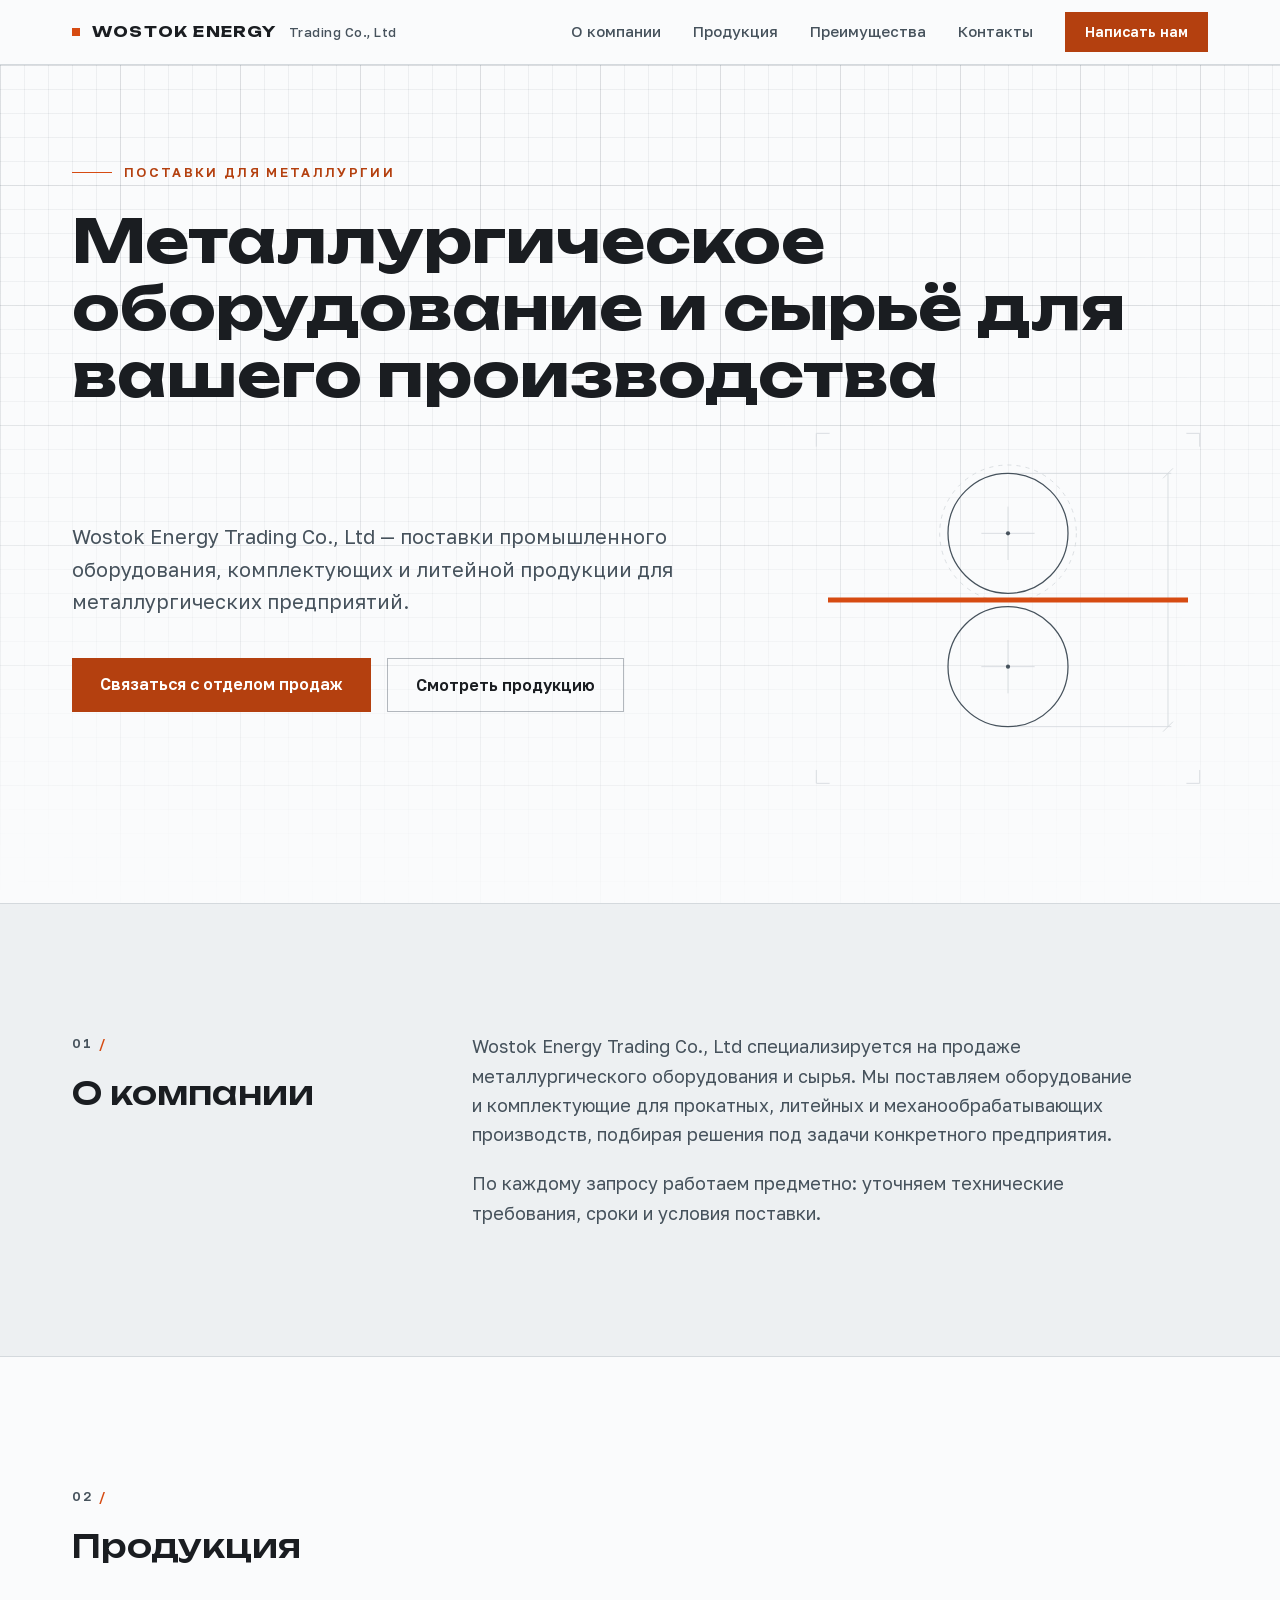
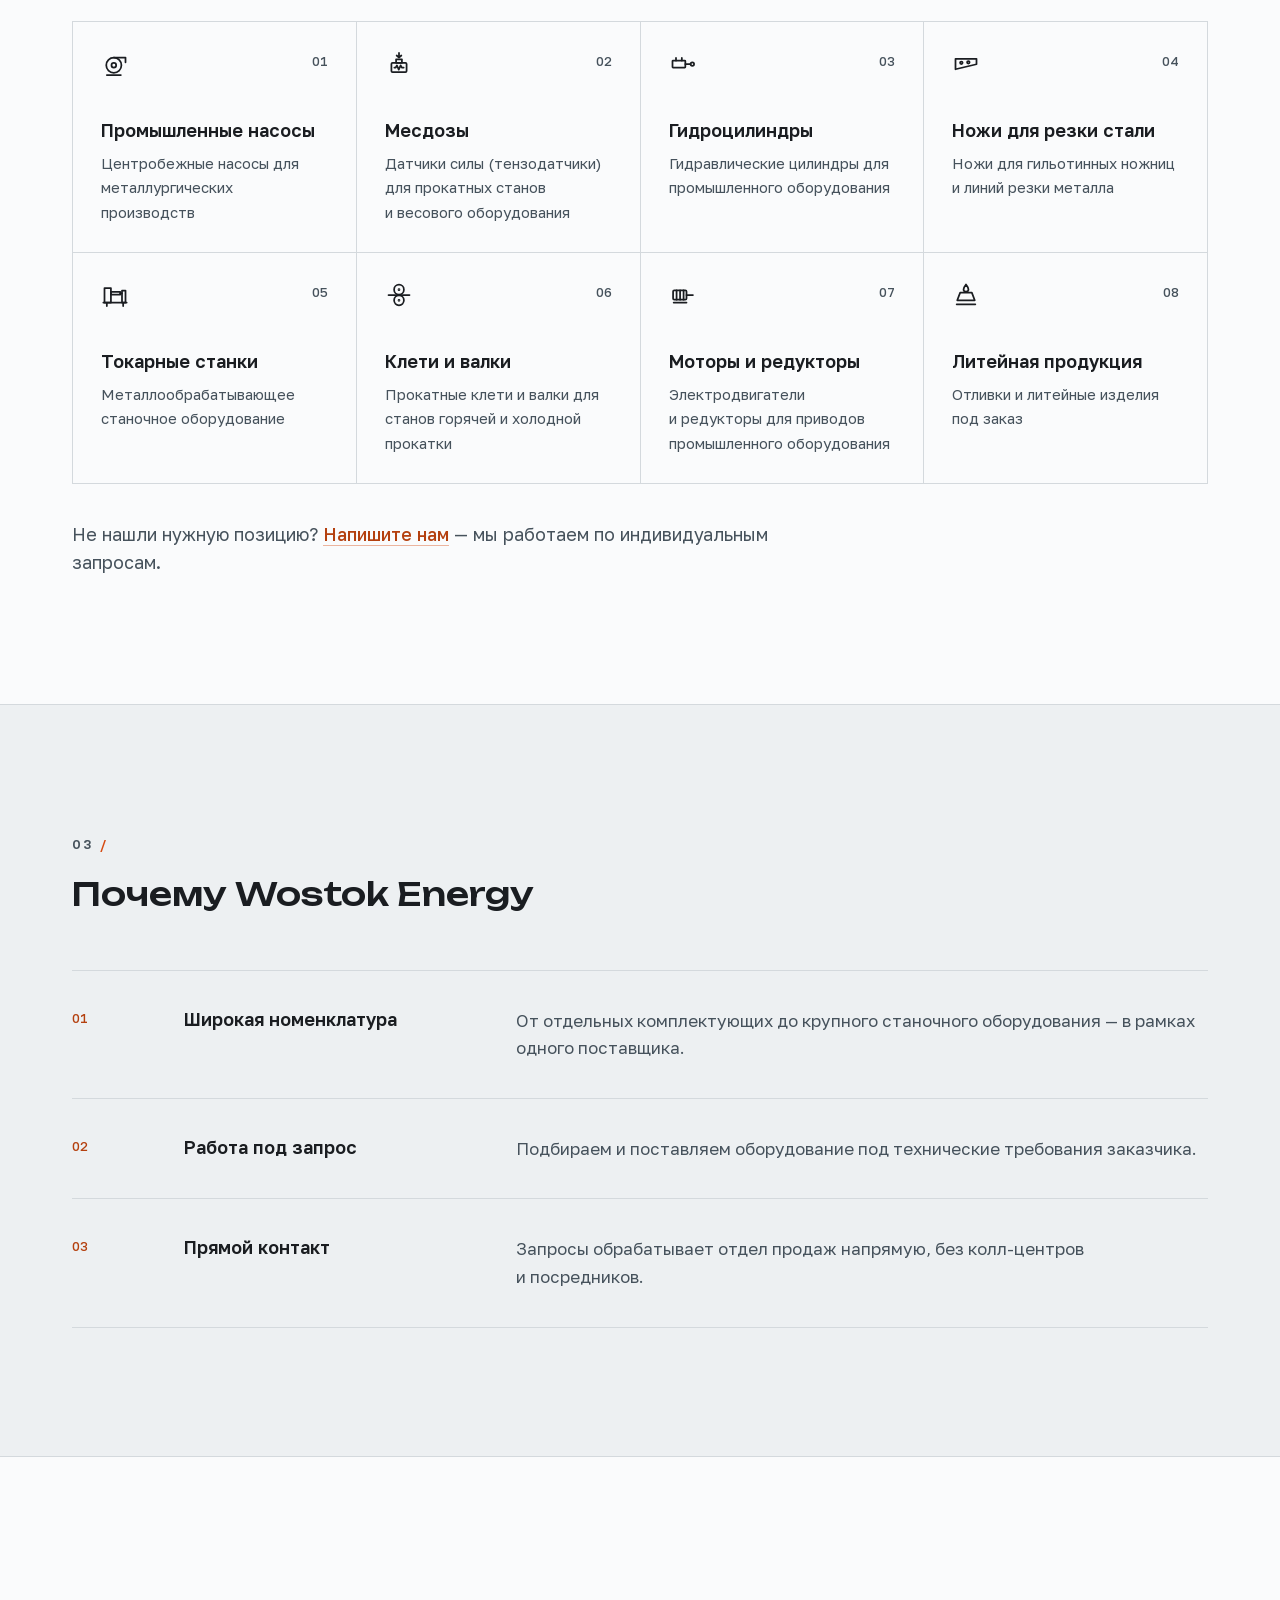
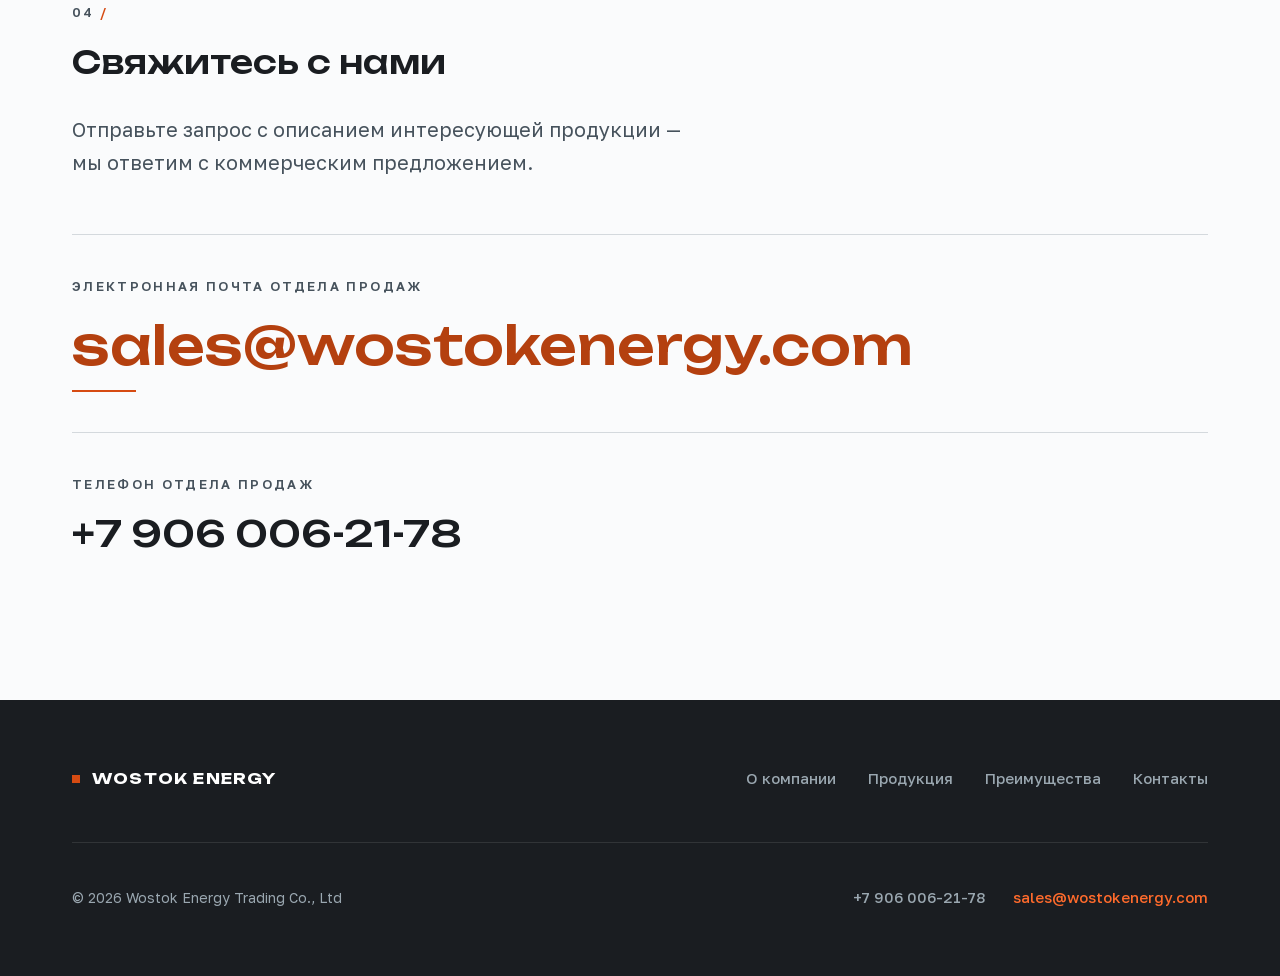
==== index.html @ 38e6668e "Add files via upload" ====
<!DOCTYPE html><html lang="ru"><head><meta charset="UTF-8"><meta name="viewport" content="width=device-width, initial-scale=1"><title>Wostok Energy Trading Co., Ltd — металлургическое оборудование и сырьё</title><meta name="description" content="Поставки металлургического оборудования и сырья: промышленные насосы, гидроцилиндры, клети и валки, литейная продукция для металлургических предприятий."><link rel="canonical" href="https://wostokenergy.com/"><link rel="icon" type="image/svg+xml" href="/favicon.svg"><link rel="sitemap" href="/sitemap-index.xml"><meta name="theme-color" content="#FAFBFC"><meta name="generator" content="Astro v7.2.0"><meta property="og:type" content="website"><meta property="og:site_name" content="Wostok Energy Trading Co., Ltd"><meta property="og:title" content="Wostok Energy Trading Co., Ltd — металлургическое оборудование и сырьё"><meta property="og:description" content="Поставки металлургического оборудования и сырья: промышленные насосы, гидроцилиндры, клети и валки, литейная продукция для металлургических предприятий."><meta property="og:url" content="https://wostokenergy.com/"><meta property="og:image" content="https://wostokenergy.com/og-image.png"><meta property="og:image:width" content="1200"><meta property="og:image:height" content="630"><meta property="og:image:alt" content="Wostok Energy Trading Co., Ltd — металлургическое оборудование и сырьё"><meta property="og:locale" content="ru_RU"><meta name="twitter:card" content="summary_large_image"><meta name="twitter:title" content="Wostok Energy Trading Co., Ltd — металлургическое оборудование и сырьё"><meta name="twitter:description" content="Поставки металлургического оборудования и сырья: промышленные насосы, гидроцилиндры, клети и валки, литейная продукция для металлургических предприятий."><meta name="twitter:image" content="https://wostokenergy.com/og-image.png"><link rel="preload" href="/fonts/unbounded-cyrillic.woff2" as="font" type="font/woff2" crossorigin><link rel="preload" href="/fonts/unbounded-latin.woff2" as="font" type="font/woff2" crossorigin><link rel="preload" href="/fonts/golos-text-cyrillic.woff2" as="font" type="font/woff2" crossorigin><link rel="preload" href="/fonts/golos-text-latin.woff2" as="font" type="font/woff2" crossorigin><script type="application/ld+json">{"@context":"https://schema.org","@type":"Organization","name":"Wostok Energy Trading Co., Ltd","url":"https://wostokenergy.com/","email":"sales@wostokenergy.com","telephone":"+79060062178","description":"Продажа металлургического оборудования и сырья: промышленные насосы, месдозы, гидроцилиндры, ножи для резки стали, токарные станки, клети и валки, моторы и редукторы, литейная продукция.","contactPoint":{"@type":"ContactPoint","contactType":"sales","email":"sales@wostokenergy.com","telephone":"+79060062178"}}</script><link rel="stylesheet" href="/_astro/index.WZhaHeOc.css"></head><body><a href="#main" class="skip-link">Перейти к содержанию</a><header class="sticky top-0 z-40 border-b border-line bg-paper" data-astro-cid-nen7h5rs><div class="relative mx-auto flex h-16 max-w-[1200px] items-center justify-between px-5 md:px-8" data-astro-cid-nen7h5rs><a href="/" class="flex min-h-11 items-center gap-3 whitespace-nowrap" data-astro-cid-nen7h5rs><span class="block size-2 bg-molten" aria-hidden="true" data-astro-cid-nen7h5rs></span><span class="font-display text-[15px] font-bold tracking-[0.08em] text-graphite" data-astro-cid-nen7h5rs>WOSTOK ENERGY</span><span class="hidden text-[13px] font-medium tracking-[0.04em] text-steel xl:block" data-astro-cid-nen7h5rs>Trading Co.,&nbsp;Ltd</span></a><nav class="hidden items-center gap-8 lg:flex" aria-label="Основная навигация" data-astro-cid-nen7h5rs><a href="#about" class="text-[15px] font-medium whitespace-nowrap text-steel transition-colors hover:text-graphite" data-astro-cid-nen7h5rs>О компании</a><a href="#products" class="text-[15px] font-medium whitespace-nowrap text-steel transition-colors hover:text-graphite" data-astro-cid-nen7h5rs>Продукция</a><a href="#advantages" class="text-[15px] font-medium whitespace-nowrap text-steel transition-colors hover:text-graphite" data-astro-cid-nen7h5rs>Преимущества</a><a href="#contacts" class="text-[15px] font-medium whitespace-nowrap text-steel transition-colors hover:text-graphite" data-astro-cid-nen7h5rs>Контакты</a><a href="mailto:sales@wostokenergy.com" class="bg-molten-ink px-5 py-2.5 text-sm font-semibold whitespace-nowrap text-white transition-colors hover:bg-graphite" data-astro-cid-nen7h5rs>Написать нам</a></nav><details id="mnav" class="lg:hidden" data-astro-cid-nen7h5rs><summary class="flex size-11 cursor-pointer items-center justify-center text-graphite transition-colors hover:text-molten-ink" data-astro-cid-nen7h5rs><span class="sr-only" data-astro-cid-nen7h5rs>Меню</span><svg class="icon-menu" width="24" height="24" viewBox="0 0 24 24" fill="none" stroke="currentColor" stroke-width="1.5" aria-hidden="true" data-astro-cid-nen7h5rs><path d="M3 6.5h18M3 12h18M3 17.5h18" data-astro-cid-nen7h5rs></path></svg><svg class="icon-close" width="24" height="24" viewBox="0 0 24 24" fill="none" stroke="currentColor" stroke-width="1.5" aria-hidden="true" data-astro-cid-nen7h5rs><path d="M5 5l14 14M19 5L5 19" data-astro-cid-nen7h5rs></path></svg></summary><nav class="absolute inset-x-0 top-16 flex flex-col border-b border-line bg-paper px-5 pt-2 pb-5 shadow-[0_16px_32px_rgb(26_29_33_/_0.06)]" aria-label="Мобильная навигация" data-astro-cid-nen7h5rs><a href="#about" class="border-b border-line py-3.5 text-base font-medium text-graphite transition-colors hover:text-molten-ink" data-astro-cid-nen7h5rs>О компании</a><a href="#products" class="border-b border-line py-3.5 text-base font-medium text-graphite transition-colors hover:text-molten-ink" data-astro-cid-nen7h5rs>Продукция</a><a href="#advantages" class="border-b border-line py-3.5 text-base font-medium text-graphite transition-colors hover:text-molten-ink" data-astro-cid-nen7h5rs>Преимущества</a><a href="#contacts" class="border-b border-line py-3.5 text-base font-medium text-graphite transition-colors hover:text-molten-ink" data-astro-cid-nen7h5rs>Контакты</a><a href="mailto:sales@wostokenergy.com" class="mt-5 bg-molten-ink px-5 py-3 text-center text-base font-semibold text-white transition-colors hover:bg-graphite" data-astro-cid-nen7h5rs>Написать нам</a></nav></details></div></header><!-- The only client-side JavaScript on the page: closes the mobile menu
     after a navigation link is chosen, on an outside tap, or on Escape.
     The menu itself is a plain <details> element and works without it. --><script>
  (function () {
    var d = document.getElementById('mnav');
    if (!d) return;
    document.addEventListener('click', function (e) {
      if (!d.open) return;
      var t = e.target instanceof Element ? e.target : null;
      if (!t) return;
      if (t.closest('#mnav nav a') || !t.closest('#mnav')) d.open = false;
    });
    document.addEventListener('keydown', function (e) {
      if (e.key === 'Escape' && d.open) {
        var inside = d.contains(document.activeElement);
        d.open = false;
        var s = d.querySelector('summary');
        if (inside && s) s.focus();
      }
    });
  })();
</script><main id="main"><section class="relative overflow-hidden border-b border-line"><div class="blueprint-grid absolute inset-0" aria-hidden="true"></div><div class="relative mx-auto max-w-[1200px] px-5 pt-16 pb-20 md:px-8 md:pt-24 md:pb-28"><p class="flex items-center gap-3 text-[13px] font-semibold tracking-[0.18em] uppercase text-molten-ink"><span class="block h-px w-10 bg-molten" aria-hidden="true"></span>Поставки для металлургии</p><h1 class="display-title mt-6 max-w-[24ch] font-display text-[clamp(2.2rem,5vw,3.75rem)] leading-[1.12] font-bold text-graphite lg:hyphens-none">Металлургическое оборудование и&nbsp;сырьё для вашего производства</h1><div class="mt-4 grid items-center gap-14 lg:grid-cols-[minmax(0,1fr)_400px] lg:gap-20"><div><p class="mt-4 max-w-[56ch] text-lg leading-relaxed text-steel md:text-xl">Wostok Energy Trading Co.,&nbsp;Ltd&nbsp;— поставки промышленного оборудования, комплектующих и&nbsp;литейной продукции для металлургических предприятий.</p><div class="mt-10 flex flex-wrap gap-4"><a href="mailto:sales@wostokenergy.com" class="bg-molten-ink px-7 py-3.5 text-base font-semibold text-white transition-colors hover:bg-graphite">Связаться с отделом продаж</a><a href="#products" class="border border-steel/40 px-7 py-3.5 text-base font-semibold text-graphite transition-colors hover:border-molten-ink hover:text-molten-ink">Смотреть продукцию</a></div></div><!-- Technical drawing: a roll stand with a hot strip passing through. --><svg class="hidden w-full lg:block" viewBox="0 0 480 440" fill="none" aria-hidden="true"><!-- Crop marks --><g stroke="#D4D9DD" stroke-width="1"><path d="M10 26V10h16M454 10h16v16M10 414v16h16M470 414v16h-16"></path></g><!-- Dimension line with engineering slash ticks --><g stroke="#D4D9DD" stroke-width="1"><path d="M248 58h188M248 362h188M432 58v304"></path><path d="M426 64l12-12M426 368l12-12"></path></g><!-- Pitch circle (dashed) around the top roll --><circle cx="240" cy="130" r="82" stroke="#D4D9DD" stroke-width="1" stroke-dasharray="5 6"></circle><!-- Roll pair --><g stroke="#46525C" stroke-width="1.5"><circle cx="240" cy="130" r="72"></circle><circle cx="240" cy="290" r="72"></circle></g><!-- Centre crosshairs --><g stroke="#D4D9DD" stroke-width="1"><path d="M240 98v64M208 130h64M240 258v64M208 290h64"></path></g><g fill="#46525C"><circle cx="240" cy="130" r="2.5"></circle><circle cx="240" cy="290" r="2.5"></circle></g><!-- Hot strip between the rolls --><rect x="24" y="207" width="432" height="6" fill="#D64B12"></rect></svg></div></div></section><section id="about" class="scroll-mt-20 border-b border-line bg-mist"><div class="reveal mx-auto grid max-w-[1200px] gap-10 px-5 py-24 md:px-8 md:py-32 lg:grid-cols-[320px_minmax(0,1fr)] lg:gap-20"><div><p class="text-[13px] font-semibold tracking-[0.18em] text-steel tabular-nums">01 <span class="text-molten" aria-hidden="true">/</span></p><h2 class="mt-3 font-display text-[1.65rem] font-medium text-graphite md:text-[2rem]">О компании</h2></div><div class="max-w-[62ch] space-y-5 text-lg leading-relaxed text-steel"><p>Wostok Energy Trading Co.,&nbsp;Ltd специализируется на&nbsp;продаже металлургического оборудования и&nbsp;сырья. Мы&nbsp;поставляем оборудование и&nbsp;комплектующие для прокатных, литейных и&nbsp;механообрабатывающих производств, подбирая решения под задачи конкретного предприятия.</p><p>По&nbsp;каждому запросу работаем предметно: уточняем технические требования, сроки и&nbsp;условия поставки.</p></div></div></section><section id="products" class="scroll-mt-20 border-b border-line bg-paper"><div class="mx-auto max-w-[1200px] px-5 py-24 md:px-8 md:py-32"><div class="reveal"><p class="text-[13px] font-semibold tracking-[0.18em] text-steel tabular-nums">02 <span class="text-molten" aria-hidden="true">/</span></p><h2 class="mt-3 font-display text-[1.65rem] font-medium text-graphite md:text-[2rem]">Продукция</h2></div><ul class="reveal mt-12 grid grid-cols-1 gap-px border border-line bg-line sm:grid-cols-2 xl:grid-cols-4"><li class="group flex flex-col gap-10 bg-paper p-7 transition-colors hover:bg-mist"><div class="flex items-start justify-between"><svg class="text-graphite transition-colors group-hover:text-molten-ink" width="28" height="28" viewBox="0 0 24 24" fill="none" stroke="currentColor" stroke-width="1.5" stroke-linecap="round" stroke-linejoin="round" aria-hidden="true"><circle cx="11" cy="13" r="6.5"/><path d="M11 6.5h10v4"/><circle cx="11" cy="13" r="2"/><path d="M5 21.5h12"/></svg><span class="text-[13px] font-medium text-steel tabular-nums" aria-hidden="true">01</span></div><div><h3 class="text-lg leading-snug font-semibold text-graphite">Промышленные насосы</h3><p class="mt-2 text-[15px] leading-relaxed text-steel">Центробежные насосы для металлургических производств</p></div></li><li class="group flex flex-col gap-10 bg-paper p-7 transition-colors hover:bg-mist"><div class="flex items-start justify-between"><svg class="text-graphite transition-colors group-hover:text-molten-ink" width="28" height="28" viewBox="0 0 24 24" fill="none" stroke="currentColor" stroke-width="1.5" stroke-linecap="round" stroke-linejoin="round" aria-hidden="true"><path d="M12 2.5v4M10 4.7l2 1.8 2-1.8"/><rect x="9.5" y="8" width="5" height="3"/><rect x="5.5" y="11" width="13" height="8" rx="1"/><path d="M8 15h1.2l1-1.8 1.6 3.6 1.6-3.6 1 1.8H16"/></svg><span class="text-[13px] font-medium text-steel tabular-nums" aria-hidden="true">02</span></div><div><h3 class="text-lg leading-snug font-semibold text-graphite">Месдозы</h3><p class="mt-2 text-[15px] leading-relaxed text-steel">Датчики силы (тензодатчики) для прокатных станов и весового оборудования</p></div></li><li class="group flex flex-col gap-10 bg-paper p-7 transition-colors hover:bg-mist"><div class="flex items-start justify-between"><svg class="text-graphite transition-colors group-hover:text-molten-ink" width="28" height="28" viewBox="0 0 24 24" fill="none" stroke="currentColor" stroke-width="1.5" stroke-linecap="round" stroke-linejoin="round" aria-hidden="true"><rect x="3" y="9" width="11" height="6" rx="0.5"/><path d="M14 12h4.5M6 9V6.8M11 9V6.8"/><circle cx="20" cy="12" r="1.5"/></svg><span class="text-[13px] font-medium text-steel tabular-nums" aria-hidden="true">03</span></div><div><h3 class="text-lg leading-snug font-semibold text-graphite">Гидроцилиндры</h3><p class="mt-2 text-[15px] leading-relaxed text-steel">Гидравлические цилиндры для промышленного оборудования</p></div></li><li class="group flex flex-col gap-10 bg-paper p-7 transition-colors hover:bg-mist"><div class="flex items-start justify-between"><svg class="text-graphite transition-colors group-hover:text-molten-ink" width="28" height="28" viewBox="0 0 24 24" fill="none" stroke="currentColor" stroke-width="1.5" stroke-linecap="round" stroke-linejoin="round" aria-hidden="true"><path d="M3 7.5h18v4.7L3 16.5z"/><circle cx="8" cy="11" r="1.1"/><circle cx="14" cy="10.6" r="1.1"/></svg><span class="text-[13px] font-medium text-steel tabular-nums" aria-hidden="true">04</span></div><div><h3 class="text-lg leading-snug font-semibold text-graphite">Ножи для резки стали</h3><p class="mt-2 text-[15px] leading-relaxed text-steel">Ножи для гильотинных ножниц и линий резки металла</p></div></li><li class="group flex flex-col gap-10 bg-paper p-7 transition-colors hover:bg-mist"><div class="flex items-start justify-between"><svg class="text-graphite transition-colors group-hover:text-molten-ink" width="28" height="28" viewBox="0 0 24 24" fill="none" stroke="currentColor" stroke-width="1.5" stroke-linecap="round" stroke-linejoin="round" aria-hidden="true"><rect x="3" y="6" width="5.5" height="12.5"/><rect x="8.5" y="9.4" width="8" height="2.2"/><path d="M16.5 10.5H18"/><rect x="18" y="8.2" width="3" height="10.3"/><path d="M2 18.5h20M5 18.5v3M19 18.5v3"/></svg><span class="text-[13px] font-medium text-steel tabular-nums" aria-hidden="true">05</span></div><div><h3 class="text-lg leading-snug font-semibold text-graphite">Токарные станки</h3><p class="mt-2 text-[15px] leading-relaxed text-steel">Металлообрабатывающее станочное оборудование</p></div></li><li class="group flex flex-col gap-10 bg-paper p-7 transition-colors hover:bg-mist"><div class="flex items-start justify-between"><svg class="text-graphite transition-colors group-hover:text-molten-ink" width="28" height="28" viewBox="0 0 24 24" fill="none" stroke="currentColor" stroke-width="1.5" stroke-linecap="round" stroke-linejoin="round" aria-hidden="true"><circle cx="12" cy="7.4" r="4.2"/><circle cx="12" cy="16.6" r="4.2"/><path d="M3 12h18"/><circle cx="12" cy="7.4" r="0.4"/><circle cx="12" cy="16.6" r="0.4"/></svg><span class="text-[13px] font-medium text-steel tabular-nums" aria-hidden="true">06</span></div><div><h3 class="text-lg leading-snug font-semibold text-graphite">Клети и валки</h3><p class="mt-2 text-[15px] leading-relaxed text-steel">Прокатные клети и валки для станов горячей и холодной прокатки</p></div></li><li class="group flex flex-col gap-10 bg-paper p-7 transition-colors hover:bg-mist"><div class="flex items-start justify-between"><svg class="text-graphite transition-colors group-hover:text-molten-ink" width="28" height="28" viewBox="0 0 24 24" fill="none" stroke="currentColor" stroke-width="1.5" stroke-linecap="round" stroke-linejoin="round" aria-hidden="true"><rect x="3.5" y="8" width="11.5" height="8" rx="1"/><path d="M6.5 8v8M9.5 8v8M12.5 8v8M15 12h5.5M4 18.5h11"/></svg><span class="text-[13px] font-medium text-steel tabular-nums" aria-hidden="true">07</span></div><div><h3 class="text-lg leading-snug font-semibold text-graphite">Моторы и редукторы</h3><p class="mt-2 text-[15px] leading-relaxed text-steel">Электродвигатели и редукторы для приводов промышленного оборудования</p></div></li><li class="group flex flex-col gap-10 bg-paper p-7 transition-colors hover:bg-mist"><div class="flex items-start justify-between"><svg class="text-graphite transition-colors group-hover:text-molten-ink" width="28" height="28" viewBox="0 0 24 24" fill="none" stroke="currentColor" stroke-width="1.5" stroke-linecap="round" stroke-linejoin="round" aria-hidden="true"><path d="M12 3c-1.4 1.8-2.1 2.9-2.1 4a2.1 2.1 0 0 0 4.2 0c0-1.1-.7-2.2-2.1-4Z"/><path d="M4.5 16.5 7 10h10l2.5 6.5zM4 20h16"/></svg><span class="text-[13px] font-medium text-steel tabular-nums" aria-hidden="true">08</span></div><div><h3 class="text-lg leading-snug font-semibold text-graphite">Литейная продукция</h3><p class="mt-2 text-[15px] leading-relaxed text-steel">Отливки и литейные изделия под заказ</p></div></li></ul><p class="mt-9 max-w-[70ch] text-lg text-steel">Не&nbsp;нашли нужную позицию? <a href="mailto:sales@wostokenergy.com" class="font-medium text-molten-ink underline decoration-molten/40 underline-offset-4 transition-colors hover:text-graphite hover:decoration-molten">Напишите нам</a>&nbsp;— мы&nbsp;работаем по&nbsp;индивидуальным запросам.</p></div></section><section id="advantages" class="scroll-mt-20 border-b border-line bg-mist"><div class="mx-auto max-w-[1200px] px-5 py-24 md:px-8 md:py-32"><div class="reveal"><p class="text-[13px] font-semibold tracking-[0.18em] text-steel tabular-nums">03 <span class="text-molten" aria-hidden="true">/</span></p><h2 class="mt-3 font-display text-[1.65rem] font-medium text-graphite md:text-[2rem]">Почему Wostok Energy</h2></div><ul class="reveal mt-12 border-t border-line"><li class="grid gap-2 border-b border-line py-8 md:grid-cols-[80px_300px_minmax(0,1fr)] md:gap-8 md:py-9"><span class="text-[13px] font-medium text-molten-ink tabular-nums" aria-hidden="true">01</span><h3 class="text-lg leading-snug font-semibold text-graphite">Широкая номенклатура</h3><p class="max-w-[62ch] text-[17px] leading-relaxed text-steel">От отдельных комплектующих до крупного станочного оборудования — в рамках одного поставщика.</p></li><li class="grid gap-2 border-b border-line py-8 md:grid-cols-[80px_300px_minmax(0,1fr)] md:gap-8 md:py-9"><span class="text-[13px] font-medium text-molten-ink tabular-nums" aria-hidden="true">02</span><h3 class="text-lg leading-snug font-semibold text-graphite">Работа под запрос</h3><p class="max-w-[62ch] text-[17px] leading-relaxed text-steel">Подбираем и поставляем оборудование под технические требования заказчика.</p></li><li class="grid gap-2 border-b border-line py-8 md:grid-cols-[80px_300px_minmax(0,1fr)] md:gap-8 md:py-9"><span class="text-[13px] font-medium text-molten-ink tabular-nums" aria-hidden="true">03</span><h3 class="text-lg leading-snug font-semibold text-graphite">Прямой контакт</h3><p class="max-w-[62ch] text-[17px] leading-relaxed text-steel">Запросы обрабатывает отдел продаж напрямую, без колл-центров и посредников.</p></li></ul></div></section><section id="contacts" class="scroll-mt-20 bg-paper"><div class="reveal mx-auto max-w-[1200px] px-5 py-24 md:px-8 md:py-36"><p class="text-[13px] font-semibold tracking-[0.18em] text-steel tabular-nums">04 <span class="text-molten" aria-hidden="true">/</span></p><h2 class="mt-3 font-display text-[1.65rem] font-medium text-graphite md:text-[2rem]">Свяжитесь с нами</h2><p class="mt-6 max-w-[58ch] text-lg leading-relaxed text-steel md:text-xl">Отправьте запрос с&nbsp;описанием интересующей продукции&nbsp;— мы&nbsp;ответим с&nbsp;коммерческим предложением.</p><div class="mt-14 border-t border-line pt-10"><p class="text-[13px] font-semibold tracking-[0.18em] uppercase text-steel">Электронная почта отдела продаж</p><a href="mailto:sales@wostokenergy.com" class="group mt-4 inline-block font-display text-[clamp(1.1rem,4.8vw,3.25rem)] leading-tight font-medium text-molten-ink [overflow-wrap:anywhere]">sales@wostokenergy.com<span class="mt-3 block h-0.5 w-16 bg-molten transition-[width] duration-300 group-hover:w-full motion-reduce:transition-none" aria-hidden="true"></span></a></div><div class="mt-10 border-t border-line pt-10"><p class="text-[13px] font-semibold tracking-[0.18em] uppercase text-steel">Телефон отдела продаж</p><a href="tel:+79060062178" class="mt-4 inline-block font-display text-[clamp(1rem,3.4vw,2.25rem)] leading-tight font-medium whitespace-nowrap text-graphite transition-colors hover:text-molten-ink">+7&nbsp;906&nbsp;006-21-78</a></div></div></section></main><footer class="bg-graphite text-white"><div class="mx-auto max-w-[1200px] px-5 py-14 md:px-8"><div class="flex flex-col justify-between gap-10 md:flex-row md:items-center"><p class="flex items-center gap-3"><span class="block size-2 bg-molten" aria-hidden="true"></span><span class="font-display text-[15px] font-bold tracking-[0.08em]">WOSTOK ENERGY</span></p><nav aria-label="Навигация в подвале"><ul class="flex flex-wrap gap-x-8 gap-y-2"><li><a href="#about" class="inline-block py-2.5 text-[15px] font-medium text-footer-muted transition-colors hover:text-white">О компании</a></li><li><a href="#products" class="inline-block py-2.5 text-[15px] font-medium text-footer-muted transition-colors hover:text-white">Продукция</a></li><li><a href="#advantages" class="inline-block py-2.5 text-[15px] font-medium text-footer-muted transition-colors hover:text-white">Преимущества</a></li><li><a href="#contacts" class="inline-block py-2.5 text-[15px] font-medium text-footer-muted transition-colors hover:text-white">Контакты</a></li></ul></nav></div><div class="mt-10 flex flex-col justify-between gap-4 border-t border-white/10 pt-8 md:flex-row md:items-center"><p class="text-sm text-footer-muted">© 2026 Wostok Energy Trading Co.,&nbsp;Ltd</p><div class="flex flex-wrap items-center gap-x-7 gap-y-1"><a href="tel:+79060062178" class="inline-block py-2.5 text-[15px] font-medium whitespace-nowrap text-footer-muted transition-colors hover:text-white">+7&nbsp;906&nbsp;006-21-78</a><a href="mailto:sales@wostokenergy.com" class="inline-block py-2.5 text-[15px] font-medium text-molten-glow transition-colors hover:text-white">sales@wostokenergy.com</a></div></div></div></footer></body></html>
---- _astro/index.WZhaHeOc.css ----
/*! tailwindcss v4.3.3 | MIT License | https://tailwindcss.com */
@layer properties{@supports (((-webkit-hyphens:none)) and (not (margin-trim:inline))) or ((-moz-orient:inline) and (not (color:rgb(from red r g b)))){*,:before,:after,::backdrop{--tw-space-y-reverse:0;--tw-border-style:solid;--tw-leading:initial;--tw-font-weight:initial;--tw-tracking:initial;--tw-ordinal:initial;--tw-slashed-zero:initial;--tw-numeric-figure:initial;--tw-numeric-spacing:initial;--tw-numeric-fraction:initial;--tw-shadow:0 0 #0000;--tw-shadow-color:initial;--tw-shadow-alpha:100%;--tw-inset-shadow:0 0 #0000;--tw-inset-shadow-color:initial;--tw-inset-shadow-alpha:100%;--tw-ring-color:initial;--tw-ring-shadow:0 0 #0000;--tw-inset-ring-color:initial;--tw-inset-ring-shadow:0 0 #0000;--tw-ring-inset:initial;--tw-ring-offset-width:0px;--tw-ring-offset-color:#fff;--tw-ring-offset-shadow:0 0 #0000;--tw-outline-style:solid;--tw-duration:initial}}}@layer theme{:root,:host{--font-sans:-apple-system, BlinkMacSystemFont, "Segoe UI", Roboto, "Helvetica Neue", "Noto Sans", Arial, sans-serif, "Apple Color Emoji", "Segoe UI Emoji", "Segoe UI Symbol", "Noto Color Emoji";--font-mono:ui-monospace, SFMono-Regular, Menlo, Monaco, Consolas, "Liberation Mono", "Courier New", monospace;--color-white:#fff;--spacing:.25rem;--text-sm:.875rem;--text-sm--line-height:calc(1.25 / .875);--text-base:1rem;--text-base--line-height:calc(1.5 / 1);--text-lg:1.125rem;--text-lg--line-height:calc(1.75 / 1.125);--text-xl:1.25rem;--text-xl--line-height:calc(1.75 / 1.25);--font-weight-medium:500;--font-weight-semibold:600;--font-weight-bold:700;--leading-tight:1.25;--leading-snug:1.375;--leading-relaxed:1.625;--default-transition-duration:.15s;--default-transition-timing-function:cubic-bezier(.4, 0, .2, 1);--default-font-family:var(--font-sans);--default-mono-font-family:var(--font-mono);--color-graphite:#1a1d21;--color-steel:#46525c;--color-mist:#edf0f2;--color-paper:#fafbfc;--color-molten:#d64b12;--color-molten-ink:#b4400f;--color-molten-glow:#ff6b2c;--color-line:#d4d9dd;--color-footer-muted:#9aa7b0;--font-display:"Unbounded", system-ui, sans-serif;--font-body:"Golos Text", system-ui, -apple-system, "Segoe UI", Arial, sans-serif}}@layer base{*,:after,:before,::backdrop{box-sizing:border-box;border:0 solid;margin:0;padding:0}::file-selector-button{box-sizing:border-box;border:0 solid;margin:0;padding:0}html,:host{-webkit-text-size-adjust:100%;tab-size:4;line-height:1.5;font-family:var(--default-font-family,-apple-system, BlinkMacSystemFont, "Segoe UI", Roboto, "Helvetica Neue", "Noto Sans", Arial, sans-serif, "Apple Color Emoji", "Segoe UI Emoji", "Segoe UI Symbol", "Noto Color Emoji");font-feature-settings:var(--default-font-feature-settings,normal);font-variation-settings:var(--default-font-variation-settings,normal);-webkit-tap-highlight-color:transparent}hr{height:0;color:inherit;border-top-width:1px}abbr:where([title]){text-decoration:underline dotted}h1,h2,h3,h4,h5,h6{font-size:inherit;font-weight:inherit}a{color:inherit;-webkit-text-decoration:inherit;-webkit-text-decoration:inherit;-webkit-text-decoration:inherit;text-decoration:inherit}b,strong{font-weight:bolder}code,kbd,samp,pre{font-family:var(--default-mono-font-family,ui-monospace, SFMono-Regular, Menlo, Monaco, Consolas, "Liberation Mono", "Courier New", monospace);font-feature-settings:var(--default-mono-font-feature-settings,normal);font-variation-settings:var(--default-mono-font-variation-settings,normal);font-size:1em}small{font-size:80%}sub,sup{vertical-align:baseline;font-size:75%;line-height:0;position:relative}sub{bottom:-.25em}sup{top:-.5em}table{text-indent:0;border-color:inherit;border-collapse:collapse}:-moz-focusring:where(:not(iframe)){outline:auto}progress{vertical-align:baseline}summary{display:list-item}ol,ul,menu{list-style:none}img,svg,video,canvas,audio,iframe,embed,object{vertical-align:middle;display:block}img,video{max-width:100%;height:auto}button,input,select,optgroup,textarea{font:inherit;font-feature-settings:inherit;font-variation-settings:inherit;letter-spacing:inherit;color:inherit;opacity:1;background-color:#0000;border-radius:0}::file-selector-button{font:inherit;font-feature-settings:inherit;font-variation-settings:inherit;letter-spacing:inherit;color:inherit;opacity:1;background-color:#0000;border-radius:0}:where(select:is([multiple],[size])) optgroup{font-weight:bolder}:where(select:is([multiple],[size])) optgroup option{padding-inline-start:20px}::file-selector-button{margin-inline-end:4px}::placeholder{opacity:1}@supports (not ((-webkit-appearance:-apple-pay-button))) or (contain-intrinsic-size:1px){::placeholder{color:currentColor}@supports (color:color-mix(in lab, red, red)){::placeholder{color:color-mix(in oklab, currentcolor 50%, transparent)}}}textarea{resize:vertical}::-webkit-search-decoration{-webkit-appearance:none}::-webkit-date-and-time-value{min-height:1lh;text-align:inherit}::-webkit-datetime-edit{display:inline-flex}::-webkit-datetime-edit-fields-wrapper{padding:0}::-webkit-datetime-edit{padding-block:0}::-webkit-datetime-edit-year-field{padding-block:0}::-webkit-datetime-edit-month-field{padding-block:0}::-webkit-datetime-edit-day-field{padding-block:0}::-webkit-datetime-edit-hour-field{padding-block:0}::-webkit-datetime-edit-minute-field{padding-block:0}::-webkit-datetime-edit-second-field{padding-block:0}::-webkit-datetime-edit-millisecond-field{padding-block:0}::-webkit-datetime-edit-meridiem-field{padding-block:0}::-webkit-calendar-picker-indicator{line-height:1}:-moz-ui-invalid{box-shadow:none}button,input:where([type=button],[type=reset],[type=submit]){appearance:button}::file-selector-button{appearance:button}::-webkit-inner-spin-button{height:auto}::-webkit-outer-spin-button{height:auto}[hidden]:where(:not([hidden=until-found])){display:none!important}html{scroll-behavior:auto}@media (prefers-reduced-motion:no-preference){html{scroll-behavior:smooth}}body{background-color:var(--color-paper);color:var(--color-graphite);font-family:var(--font-body);-webkit-font-smoothing:antialiased;text-rendering:optimizelegibility;line-height:1.7}::selection{background-color:var(--color-molten-ink);color:#fff}:focus-visible{outline:2px solid var(--color-molten-ink);outline-offset:2px}footer :focus-visible{outline-color:var(--color-molten-glow)}summary{list-style:none}summary::-webkit-details-marker{display:none}}@layer components{.display-title{hyphens:auto;-webkit-hyphenate-limit-before:4;-webkit-hyphenate-limit-after:3;hyphenate-limit-chars:8 4 3}.skip-link{z-index:100;background-color:var(--color-graphite);color:#fff;padding:.75rem 1.25rem;font-weight:500;position:fixed;top:.75rem;left:.75rem;transform:translateY(-200%)}.skip-link:focus-visible{transform:none}.blueprint-grid{background-image:linear-gradient(90deg,#46525c12 1px,#0000 1px),linear-gradient(#46525c12 1px,#0000 1px),linear-gradient(90deg,#46525c1c 1px,#0000 1px),linear-gradient(#46525c1c 1px,#0000 1px);background-size:24px 24px,24px 24px,120px 120px,120px 120px;mask-image:radial-gradient(130% 110% at 50% 0,#000 35%,#0000 98%)}}@layer utilities{.sr-only{clip-path:inset(50%);white-space:nowrap;border-width:0;width:1px;height:1px;margin:-1px;padding:0;position:absolute;overflow:hidden}.absolute{position:absolute}.relative{position:relative}.static{position:static}.sticky{position:sticky}.inset-0{inset:0}.inset-x-0{inset-inline:0}.top-0{top:0}.top-16{top:calc(var(--spacing) * 16)}.z-40{z-index:40}.mx-auto{margin-inline:auto}.mt-2{margin-top:calc(var(--spacing) * 2)}.mt-3{margin-top:calc(var(--spacing) * 3)}.mt-4{margin-top:calc(var(--spacing) * 4)}.mt-5{margin-top:calc(var(--spacing) * 5)}.mt-6{margin-top:calc(var(--spacing) * 6)}.mt-9{margin-top:calc(var(--spacing) * 9)}.mt-10{margin-top:calc(var(--spacing) * 10)}.mt-12{margin-top:calc(var(--spacing) * 12)}.mt-14{margin-top:calc(var(--spacing) * 14)}.block{display:block}.flex{display:flex}.grid{display:grid}.hidden{display:none}.inline{display:inline}.inline-block{display:inline-block}.size-2{width:calc(var(--spacing) * 2);height:calc(var(--spacing) * 2)}.size-11{width:calc(var(--spacing) * 11);height:calc(var(--spacing) * 11)}.h-0\.5{height:calc(var(--spacing) * .5)}.h-16{height:calc(var(--spacing) * 16)}.h-px{height:1px}.min-h-11{min-height:calc(var(--spacing) * 11)}.w-10{width:calc(var(--spacing) * 10)}.w-16{width:calc(var(--spacing) * 16)}.w-full{width:100%}.max-w-\[24ch\]{max-width:24ch}.max-w-\[56ch\]{max-width:56ch}.max-w-\[58ch\]{max-width:58ch}.max-w-\[62ch\]{max-width:62ch}.max-w-\[70ch\]{max-width:70ch}.max-w-\[1200px\]{max-width:1200px}.shrink{flex-shrink:1}.cursor-pointer{cursor:pointer}.scroll-mt-20{scroll-margin-top:calc(var(--spacing) * 20)}.grid-cols-1{grid-template-columns:repeat(1,minmax(0,1fr))}.flex-col{flex-direction:column}.flex-wrap{flex-wrap:wrap}.items-center{align-items:center}.items-start{align-items:flex-start}.justify-between{justify-content:space-between}.justify-center{justify-content:center}.gap-2{gap:calc(var(--spacing) * 2)}.gap-3{gap:calc(var(--spacing) * 3)}.gap-4{gap:calc(var(--spacing) * 4)}.gap-8{gap:calc(var(--spacing) * 8)}.gap-10{gap:calc(var(--spacing) * 10)}.gap-14{gap:calc(var(--spacing) * 14)}.gap-px{gap:1px}:where(.space-y-5>:not(:last-child)){--tw-space-y-reverse:0;margin-block-start:calc(calc(var(--spacing) * 5) * var(--tw-space-y-reverse));margin-block-end:calc(calc(var(--spacing) * 5) * calc(1 - var(--tw-space-y-reverse)))}.gap-x-7{column-gap:calc(var(--spacing) * 7)}.gap-x-8{column-gap:calc(var(--spacing) * 8)}.gap-y-1{row-gap:var(--spacing)}.gap-y-2{row-gap:calc(var(--spacing) * 2)}.overflow-hidden{overflow:hidden}.border{border-style:var(--tw-border-style);border-width:1px}.border-t{border-top-style:var(--tw-border-style);border-top-width:1px}.border-b{border-bottom-style:var(--tw-border-style);border-bottom-width:1px}.border-line{border-color:var(--color-line)}.border-steel\/40{border-color:#46525c66}@supports (color:color-mix(in lab, red, red)){.border-steel\/40{border-color:color-mix(in oklab, var(--color-steel) 40%, transparent)}}.border-white\/10{border-color:#ffffff1a}@supports (color:color-mix(in lab, red, red)){.border-white\/10{border-color:color-mix(in oklab, var(--color-white) 10%, transparent)}}.bg-graphite{background-color:var(--color-graphite)}.bg-line{background-color:var(--color-line)}.bg-mist{background-color:var(--color-mist)}.bg-molten{background-color:var(--color-molten)}.bg-molten-ink{background-color:var(--color-molten-ink)}.bg-paper{background-color:var(--color-paper)}.p-7{padding:calc(var(--spacing) * 7)}.px-5{padding-inline:calc(var(--spacing) * 5)}.px-7{padding-inline:calc(var(--spacing) * 7)}.py-2\.5{padding-block:calc(var(--spacing) * 2.5)}.py-3{padding-block:calc(var(--spacing) * 3)}.py-3\.5{padding-block:calc(var(--spacing) * 3.5)}.py-8{padding-block:calc(var(--spacing) * 8)}.py-14{padding-block:calc(var(--spacing) * 14)}.py-24{padding-block:calc(var(--spacing) * 24)}.pt-2{padding-top:calc(var(--spacing) * 2)}.pt-8{padding-top:calc(var(--spacing) * 8)}.pt-10{padding-top:calc(var(--spacing) * 10)}.pt-16{padding-top:calc(var(--spacing) * 16)}.pb-5{padding-bottom:calc(var(--spacing) * 5)}.pb-20{padding-bottom:calc(var(--spacing) * 20)}.text-center{text-align:center}.font-display{font-family:var(--font-display)}.text-base{font-size:var(--text-base);line-height:var(--tw-leading,var(--text-base--line-height))}.text-lg{font-size:var(--text-lg);line-height:var(--tw-leading,var(--text-lg--line-height))}.text-sm{font-size:var(--text-sm);line-height:var(--tw-leading,var(--text-sm--line-height))}.text-\[1\.65rem\]{font-size:1.65rem}.text-\[13px\]{font-size:13px}.text-\[15px\]{font-size:15px}.text-\[17px\]{font-size:17px}.text-\[clamp\(1\.1rem\,4\.8vw\,3\.25rem\)\]{font-size:clamp(1.1rem,4.8vw,3.25rem)}.text-\[clamp\(1rem\,3\.4vw\,2\.25rem\)\]{font-size:clamp(1rem,3.4vw,2.25rem)}.text-\[clamp\(2\.2rem\,5vw\,3\.75rem\)\]{font-size:clamp(2.2rem,5vw,3.75rem)}.leading-\[1\.12\]{--tw-leading:1.12;line-height:1.12}.leading-relaxed{--tw-leading:var(--leading-relaxed);line-height:var(--leading-relaxed)}.leading-snug{--tw-leading:var(--leading-snug);line-height:var(--leading-snug)}.leading-tight{--tw-leading:var(--leading-tight);line-height:var(--leading-tight)}.font-bold{--tw-font-weight:var(--font-weight-bold);font-weight:var(--font-weight-bold)}.font-medium{--tw-font-weight:var(--font-weight-medium);font-weight:var(--font-weight-medium)}.font-semibold{--tw-font-weight:var(--font-weight-semibold);font-weight:var(--font-weight-semibold)}.tracking-\[0\.04em\]{--tw-tracking:.04em;letter-spacing:.04em}.tracking-\[0\.08em\]{--tw-tracking:.08em;letter-spacing:.08em}.tracking-\[0\.18em\]{--tw-tracking:.18em;letter-spacing:.18em}.\[overflow-wrap\:anywhere\]{overflow-wrap:anywhere}.whitespace-nowrap{white-space:nowrap}.text-footer-muted{color:var(--color-footer-muted)}.text-graphite{color:var(--color-graphite)}.text-molten{color:var(--color-molten)}.text-molten-glow{color:var(--color-molten-glow)}.text-molten-ink{color:var(--color-molten-ink)}.text-steel{color:var(--color-steel)}.text-white{color:var(--color-white)}.uppercase{text-transform:uppercase}.tabular-nums{--tw-numeric-spacing:tabular-nums;font-variant-numeric:var(--tw-ordinal,) var(--tw-slashed-zero,) var(--tw-numeric-figure,) var(--tw-numeric-spacing,) var(--tw-numeric-fraction,)}.underline{text-decoration-line:underline}.decoration-molten\/40{text-decoration-color:#d64b1266}@supports (color:color-mix(in lab, red, red)){.decoration-molten\/40{-webkit-text-decoration-color:color-mix(in oklab, var(--color-molten) 40%, transparent);-webkit-text-decoration-color:color-mix(in oklab, var(--color-molten) 40%, transparent);text-decoration-color:color-mix(in oklab, var(--color-molten) 40%, transparent)}}.underline-offset-4{text-underline-offset:4px}.shadow-\[0_16px_32px_rgb\(26_29_33_\/_0\.06\)\]{--tw-shadow:0 16px 32px var(--tw-shadow-color,#1a1d210f);box-shadow:var(--tw-inset-shadow), var(--tw-inset-ring-shadow), var(--tw-ring-offset-shadow), var(--tw-ring-shadow), var(--tw-shadow)}.outline{outline-style:var(--tw-outline-style);outline-width:1px}.transition-\[width\]{transition-property:width;transition-timing-function:var(--tw-ease,var(--default-transition-timing-function));transition-duration:var(--tw-duration,var(--default-transition-duration))}.transition-colors{transition-property:color,background-color,border-color,outline-color,text-decoration-color,fill,stroke,--tw-gradient-from,--tw-gradient-via,--tw-gradient-to;transition-timing-function:var(--tw-ease,var(--default-transition-timing-function));transition-duration:var(--tw-duration,var(--default-transition-duration))}.duration-300{--tw-duration:.3s;transition-duration:.3s}@media (hover:hover){.group-hover\:w-full:is(:where(.group):hover *){width:100%}.group-hover\:text-molten-ink:is(:where(.group):hover *){color:var(--color-molten-ink)}.hover\:border-molten-ink:hover{border-color:var(--color-molten-ink)}.hover\:bg-graphite:hover{background-color:var(--color-graphite)}.hover\:bg-mist:hover{background-color:var(--color-mist)}.hover\:text-graphite:hover{color:var(--color-graphite)}.hover\:text-molten-ink:hover{color:var(--color-molten-ink)}.hover\:text-white:hover{color:var(--color-white)}.hover\:decoration-molten:hover{-webkit-text-decoration-color:var(--color-molten);-webkit-text-decoration-color:var(--color-molten);text-decoration-color:var(--color-molten)}}@media (prefers-reduced-motion:reduce){.motion-reduce\:transition-none{transition-property:none}}@media (width>=40rem){.sm\:grid-cols-2{grid-template-columns:repeat(2,minmax(0,1fr))}}@media (width>=48rem){.md\:grid-cols-\[80px_300px_minmax\(0\,1fr\)\]{grid-template-columns:80px 300px minmax(0,1fr)}.md\:flex-row{flex-direction:row}.md\:items-center{align-items:center}.md\:gap-8{gap:calc(var(--spacing) * 8)}.md\:px-8{padding-inline:calc(var(--spacing) * 8)}.md\:py-9{padding-block:calc(var(--spacing) * 9)}.md\:py-32{padding-block:calc(var(--spacing) * 32)}.md\:py-36{padding-block:calc(var(--spacing) * 36)}.md\:pt-24{padding-top:calc(var(--spacing) * 24)}.md\:pb-28{padding-bottom:calc(var(--spacing) * 28)}.md\:text-xl{font-size:var(--text-xl);line-height:var(--tw-leading,var(--text-xl--line-height))}.md\:text-\[2rem\]{font-size:2rem}}@media (width>=64rem){.lg\:block{display:block}.lg\:flex{display:flex}.lg\:hidden{display:none}.lg\:grid-cols-\[320px_minmax\(0\,1fr\)\]{grid-template-columns:320px minmax(0,1fr)}.lg\:grid-cols-\[minmax\(0\,1fr\)_400px\]{grid-template-columns:minmax(0,1fr) 400px}.lg\:gap-20{gap:calc(var(--spacing) * 20)}.lg\:hyphens-none{hyphens:none}}@media (width>=80rem){.xl\:block{display:block}.xl\:grid-cols-4{grid-template-columns:repeat(4,minmax(0,1fr))}}@media screen and (prefers-reduced-motion:no-preference){@supports (animation-timeline:view()){.reveal{animation:linear both reveal-up}@supports (animation-range:entry){.reveal{animation-timeline:view();animation-range:entry entry 45%}}}}@keyframes reveal-up{0%{opacity:.2;transform:translateY(20px)}to{opacity:1;transform:none}}}@font-face{font-family:Golos Text;font-style:normal;font-weight:400 600;font-display:swap;src:url(/fonts/golos-text-cyrillic.woff2)format("woff2");unicode-range:U+301,U+400-45F,U+490-491,U+4B0-4B1,U+2116}@font-face{font-family:Golos Text;font-style:normal;font-weight:400 600;font-display:swap;src:url(/fonts/golos-text-latin.woff2)format("woff2");unicode-range:U+??,U+131,U+152-153,U+2BB-2BC,U+2C6,U+2DA,U+2DC,U+304,U+308,U+329,U+2000-206F,U+20AC,U+2122,U+2191,U+2193,U+2212,U+2215,U+FEFF,U+FFFD}@font-face{font-family:Unbounded;font-style:normal;font-weight:500 700;font-display:swap;src:url(/fonts/unbounded-cyrillic.woff2)format("woff2");unicode-range:U+301,U+400-45F,U+490-491,U+4B0-4B1,U+2116}@font-face{font-family:Unbounded;font-style:normal;font-weight:500 700;font-display:swap;src:url(/fonts/unbounded-latin.woff2)format("woff2");unicode-range:U+??,U+131,U+152-153,U+2BB-2BC,U+2C6,U+2DA,U+2DC,U+304,U+308,U+329,U+2000-206F,U+20AC,U+2122,U+2191,U+2193,U+2212,U+2215,U+FEFF,U+FFFD}@property --tw-space-y-reverse{syntax:"*";inherits:false;initial-value:0}@property --tw-border-style{syntax:"*";inherits:false;initial-value:solid}@property --tw-leading{syntax:"*";inherits:false}@property --tw-font-weight{syntax:"*";inherits:false}@property --tw-tracking{syntax:"*";inherits:false}@property --tw-ordinal{syntax:"*";inherits:false}@property --tw-slashed-zero{syntax:"*";inherits:false}@property --tw-numeric-figure{syntax:"*";inherits:false}@property --tw-numeric-spacing{syntax:"*";inherits:false}@property --tw-numeric-fraction{syntax:"*";inherits:false}@property --tw-shadow{syntax:"*";inherits:false;initial-value:0 0 #0000}@property --tw-shadow-color{syntax:"*";inherits:false}@property --tw-shadow-alpha{syntax:"<percentage>";inherits:false;initial-value:100%}@property --tw-inset-shadow{syntax:"*";inherits:false;initial-value:0 0 #0000}@property --tw-inset-shadow-color{syntax:"*";inherits:false}@property --tw-inset-shadow-alpha{syntax:"<percentage>";inherits:false;initial-value:100%}@property --tw-ring-color{syntax:"*";inherits:false}@property --tw-ring-shadow{syntax:"*";inherits:false;initial-value:0 0 #0000}@property --tw-inset-ring-color{syntax:"*";inherits:false}@property --tw-inset-ring-shadow{syntax:"*";inherits:false;initial-value:0 0 #0000}@property --tw-ring-inset{syntax:"*";inherits:false}@property --tw-ring-offset-width{syntax:"<length>";inherits:false;initial-value:0}@property --tw-ring-offset-color{syntax:"*";inherits:false;initial-value:#fff}@property --tw-ring-offset-shadow{syntax:"*";inherits:false;initial-value:0 0 #0000}@property --tw-outline-style{syntax:"*";inherits:false;initial-value:solid}@property --tw-duration{syntax:"*";inherits:false}.icon-close[data-astro-cid-nen7h5rs],details[data-astro-cid-nen7h5rs][open] .icon-menu[data-astro-cid-nen7h5rs]{display:none}details[data-astro-cid-nen7h5rs][open] .icon-close[data-astro-cid-nen7h5rs]{display:block}
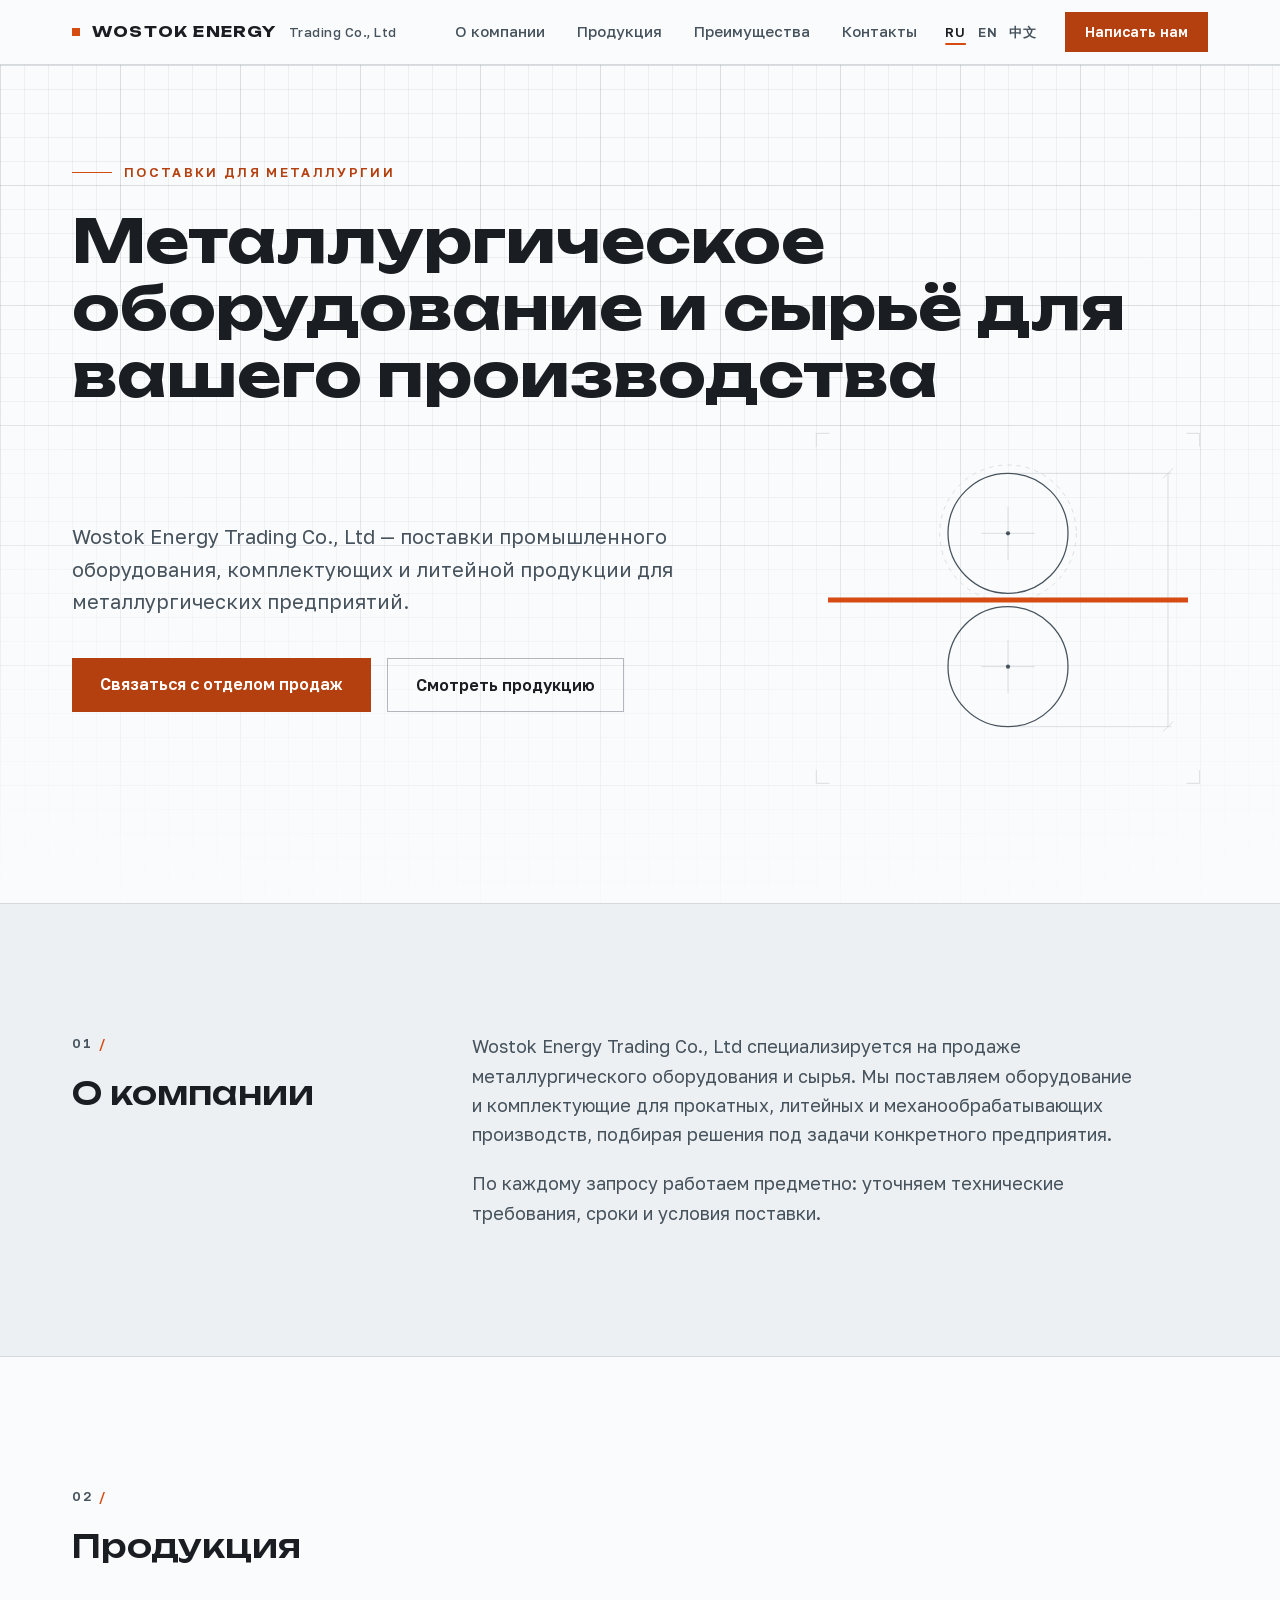
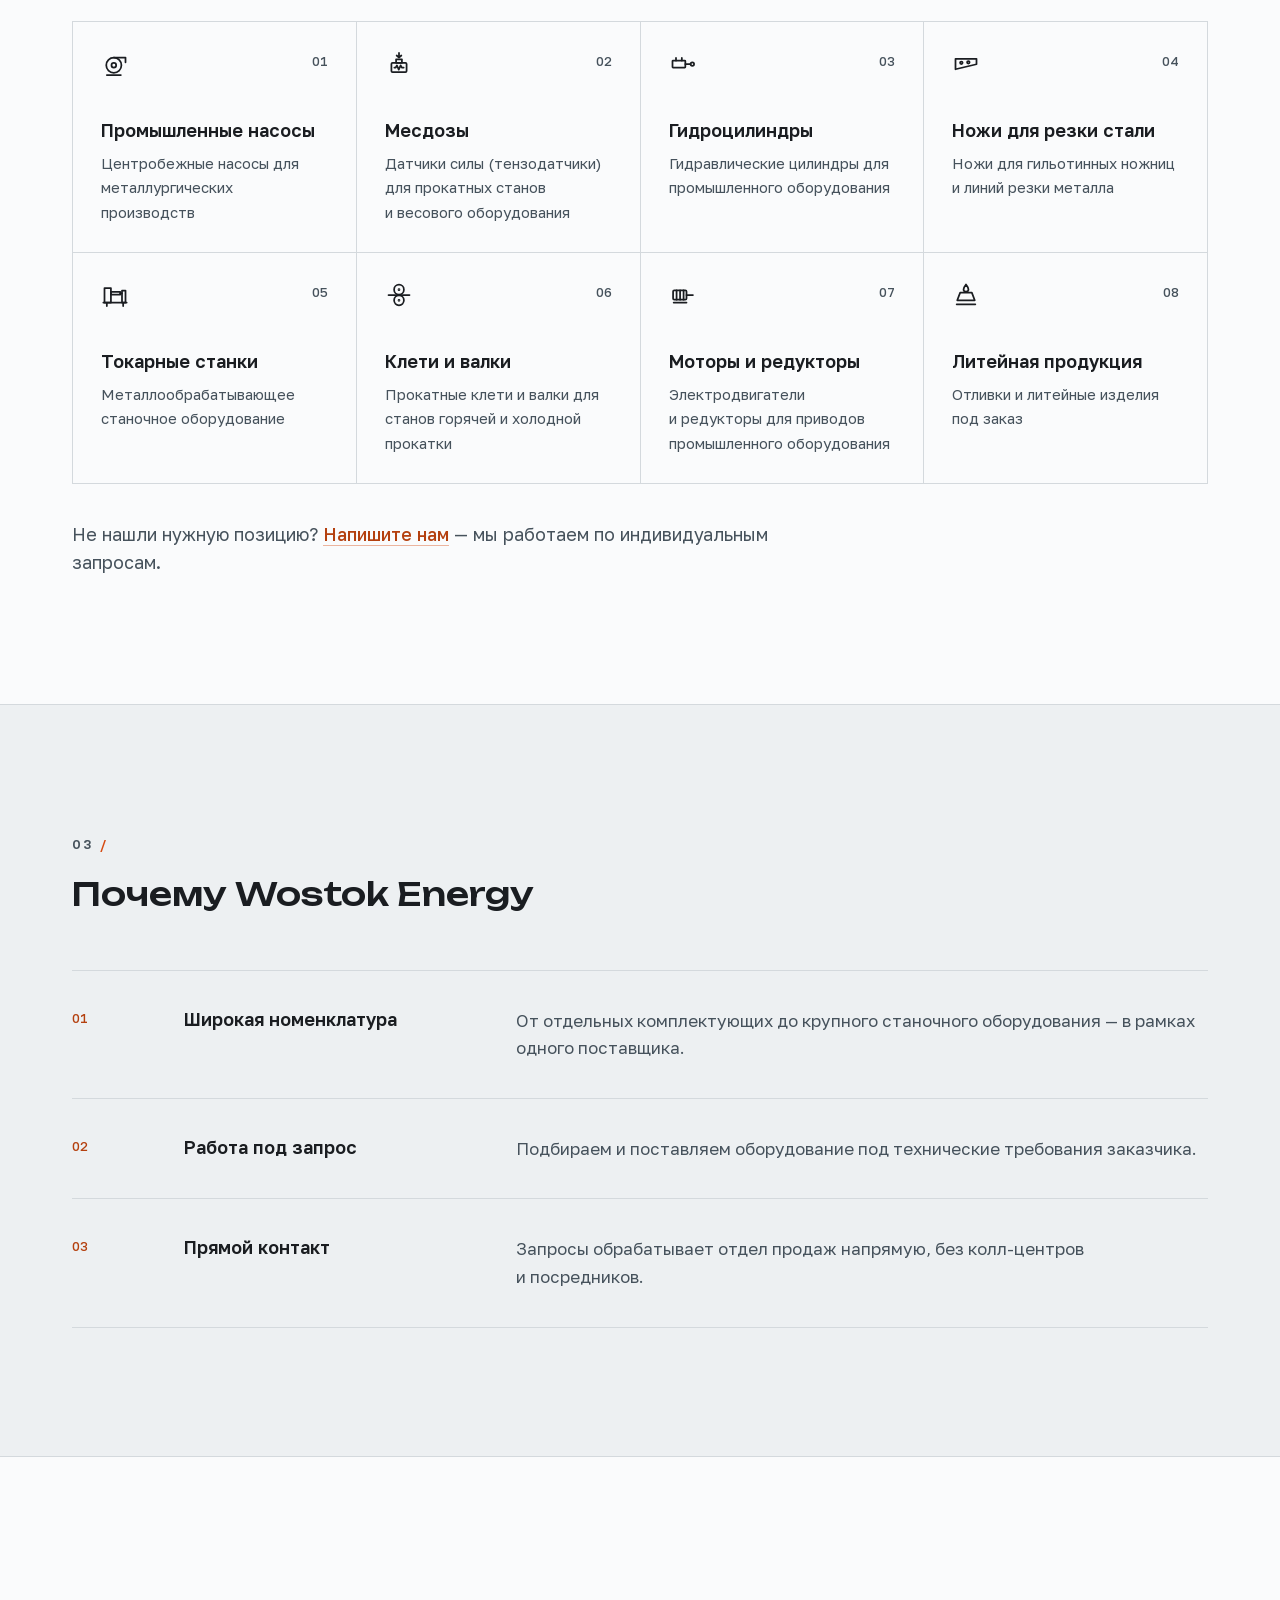
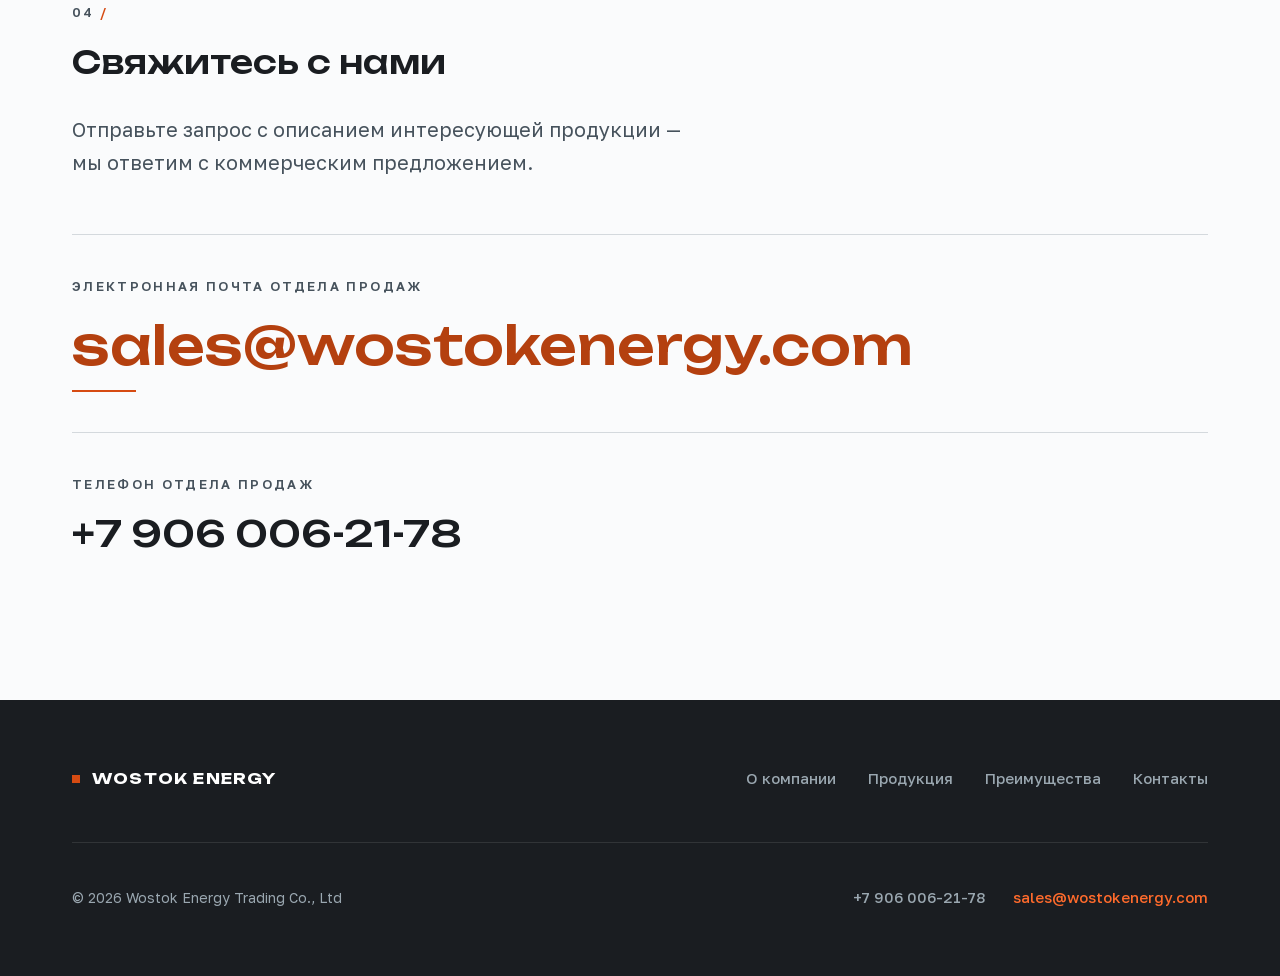
==== commit ae7dab04: "Adding English and Chinese languages to website Allow users to toggle between Russian/English/Chines" ====
--- a/index.html
+++ b/index.html
@@ -1,4 +1,4 @@
-<!DOCTYPE html><html lang="ru"><head><meta charset="UTF-8"><meta name="viewport" content="width=device-width, initial-scale=1"><title>Wostok Energy Trading Co., Ltd — металлургическое оборудование и сырьё</title><meta name="description" content="Поставки металлургического оборудования и сырья: промышленные насосы, гидроцилиндры, клети и валки, литейная продукция для металлургических предприятий."><link rel="canonical" href="https://wostokenergy.com/"><link rel="icon" type="image/svg+xml" href="/favicon.svg"><link rel="sitemap" href="/sitemap-index.xml"><meta name="theme-color" content="#FAFBFC"><meta name="generator" content="Astro v7.2.0"><meta property="og:type" content="website"><meta property="og:site_name" content="Wostok Energy Trading Co., Ltd"><meta property="og:title" content="Wostok Energy Trading Co., Ltd — металлургическое оборудование и сырьё"><meta property="og:description" content="Поставки металлургического оборудования и сырья: промышленные насосы, гидроцилиндры, клети и валки, литейная продукция для металлургических предприятий."><meta property="og:url" content="https://wostokenergy.com/"><meta property="og:image" content="https://wostokenergy.com/og-image.png"><meta property="og:image:width" content="1200"><meta property="og:image:height" content="630"><meta property="og:image:alt" content="Wostok Energy Trading Co., Ltd — металлургическое оборудование и сырьё"><meta property="og:locale" content="ru_RU"><meta name="twitter:card" content="summary_large_image"><meta name="twitter:title" content="Wostok Energy Trading Co., Ltd — металлургическое оборудование и сырьё"><meta name="twitter:description" content="Поставки металлургического оборудования и сырья: промышленные насосы, гидроцилиндры, клети и валки, литейная продукция для металлургических предприятий."><meta name="twitter:image" content="https://wostokenergy.com/og-image.png"><link rel="preload" href="/fonts/unbounded-cyrillic.woff2" as="font" type="font/woff2" crossorigin><link rel="preload" href="/fonts/unbounded-latin.woff2" as="font" type="font/woff2" crossorigin><link rel="preload" href="/fonts/golos-text-cyrillic.woff2" as="font" type="font/woff2" crossorigin><link rel="preload" href="/fonts/golos-text-latin.woff2" as="font" type="font/woff2" crossorigin><script type="application/ld+json">{"@context":"https://schema.org","@type":"Organization","name":"Wostok Energy Trading Co., Ltd","url":"https://wostokenergy.com/","email":"sales@wostokenergy.com","telephone":"+79060062178","description":"Продажа металлургического оборудования и сырья: промышленные насосы, месдозы, гидроцилиндры, ножи для резки стали, токарные станки, клети и валки, моторы и редукторы, литейная продукция.","contactPoint":{"@type":"ContactPoint","contactType":"sales","email":"sales@wostokenergy.com","telephone":"+79060062178"}}</script><link rel="stylesheet" href="/_astro/index.WZhaHeOc.css"></head><body><a href="#main" class="skip-link">Перейти к содержанию</a><header class="sticky top-0 z-40 border-b border-line bg-paper" data-astro-cid-nen7h5rs><div class="relative mx-auto flex h-16 max-w-[1200px] items-center justify-between px-5 md:px-8" data-astro-cid-nen7h5rs><a href="/" class="flex min-h-11 items-center gap-3 whitespace-nowrap" data-astro-cid-nen7h5rs><span class="block size-2 bg-molten" aria-hidden="true" data-astro-cid-nen7h5rs></span><span class="font-display text-[15px] font-bold tracking-[0.08em] text-graphite" data-astro-cid-nen7h5rs>WOSTOK ENERGY</span><span class="hidden text-[13px] font-medium tracking-[0.04em] text-steel xl:block" data-astro-cid-nen7h5rs>Trading Co.,&nbsp;Ltd</span></a><nav class="hidden items-center gap-8 lg:flex" aria-label="Основная навигация" data-astro-cid-nen7h5rs><a href="#about" class="text-[15px] font-medium whitespace-nowrap text-steel transition-colors hover:text-graphite" data-astro-cid-nen7h5rs>О компании</a><a href="#products" class="text-[15px] font-medium whitespace-nowrap text-steel transition-colors hover:text-graphite" data-astro-cid-nen7h5rs>Продукция</a><a href="#advantages" class="text-[15px] font-medium whitespace-nowrap text-steel transition-colors hover:text-graphite" data-astro-cid-nen7h5rs>Преимущества</a><a href="#contacts" class="text-[15px] font-medium whitespace-nowrap text-steel transition-colors hover:text-graphite" data-astro-cid-nen7h5rs>Контакты</a><a href="mailto:sales@wostokenergy.com" class="bg-molten-ink px-5 py-2.5 text-sm font-semibold whitespace-nowrap text-white transition-colors hover:bg-graphite" data-astro-cid-nen7h5rs>Написать нам</a></nav><details id="mnav" class="lg:hidden" data-astro-cid-nen7h5rs><summary class="flex size-11 cursor-pointer items-center justify-center text-graphite transition-colors hover:text-molten-ink" data-astro-cid-nen7h5rs><span class="sr-only" data-astro-cid-nen7h5rs>Меню</span><svg class="icon-menu" width="24" height="24" viewBox="0 0 24 24" fill="none" stroke="currentColor" stroke-width="1.5" aria-hidden="true" data-astro-cid-nen7h5rs><path d="M3 6.5h18M3 12h18M3 17.5h18" data-astro-cid-nen7h5rs></path></svg><svg class="icon-close" width="24" height="24" viewBox="0 0 24 24" fill="none" stroke="currentColor" stroke-width="1.5" aria-hidden="true" data-astro-cid-nen7h5rs><path d="M5 5l14 14M19 5L5 19" data-astro-cid-nen7h5rs></path></svg></summary><nav class="absolute inset-x-0 top-16 flex flex-col border-b border-line bg-paper px-5 pt-2 pb-5 shadow-[0_16px_32px_rgb(26_29_33_/_0.06)]" aria-label="Мобильная навигация" data-astro-cid-nen7h5rs><a href="#about" class="border-b border-line py-3.5 text-base font-medium text-graphite transition-colors hover:text-molten-ink" data-astro-cid-nen7h5rs>О компании</a><a href="#products" class="border-b border-line py-3.5 text-base font-medium text-graphite transition-colors hover:text-molten-ink" data-astro-cid-nen7h5rs>Продукция</a><a href="#advantages" class="border-b border-line py-3.5 text-base font-medium text-graphite transition-colors hover:text-molten-ink" data-astro-cid-nen7h5rs>Преимущества</a><a href="#contacts" class="border-b border-line py-3.5 text-base font-medium text-graphite transition-colors hover:text-molten-ink" data-astro-cid-nen7h5rs>Контакты</a><a href="mailto:sales@wostokenergy.com" class="mt-5 bg-molten-ink px-5 py-3 text-center text-base font-semibold text-white transition-colors hover:bg-graphite" data-astro-cid-nen7h5rs>Написать нам</a></nav></details></div></header><!-- The only client-side JavaScript on the page: closes the mobile menu
+<!DOCTYPE html><html lang="ru"><head><meta charset="UTF-8"><meta name="viewport" content="width=device-width, initial-scale=1"><title>Wostok Energy Trading Co., Ltd — металлургическое оборудование и сырьё</title><meta name="description" content="Поставки металлургического оборудования и сырья: промышленные насосы, гидроцилиндры, клети и валки, литейная продукция для металлургических предприятий."><link rel="canonical" href="https://wostokenergy.com/"><link rel="alternate" hreflang="ru" href="https://wostokenergy.com/"><link rel="alternate" hreflang="en" href="https://wostokenergy.com/en/"><link rel="alternate" hreflang="zh-CN" href="https://wostokenergy.com/zh/"><link rel="alternate" hreflang="x-default" href="https://wostokenergy.com/"><link rel="icon" type="image/svg+xml" href="/favicon.svg"><link rel="sitemap" href="/sitemap-index.xml"><meta name="theme-color" content="#FAFBFC"><meta name="generator" content="Astro v7.2.0"><meta property="og:type" content="website"><meta property="og:site_name" content="Wostok Energy Trading Co., Ltd"><meta property="og:title" content="Wostok Energy Trading Co., Ltd — металлургическое оборудование и сырьё"><meta property="og:description" content="Поставки металлургического оборудования и сырья: промышленные насосы, гидроцилиндры, клети и валки, литейная продукция для металлургических предприятий."><meta property="og:url" content="https://wostokenergy.com/"><meta property="og:image" content="https://wostokenergy.com/og-image.png"><meta property="og:image:width" content="1200"><meta property="og:image:height" content="630"><meta property="og:image:alt" content="Wostok Energy Trading Co., Ltd — металлургическое оборудование и сырьё"><meta property="og:locale" content="ru_RU"><meta property="og:locale:alternate" content="en_US"><meta property="og:locale:alternate" content="zh_CN"><meta name="twitter:card" content="summary_large_image"><meta name="twitter:title" content="Wostok Energy Trading Co., Ltd — металлургическое оборудование и сырьё"><meta name="twitter:description" content="Поставки металлургического оборудования и сырья: промышленные насосы, гидроцилиндры, клети и валки, литейная продукция для металлургических предприятий."><meta name="twitter:image" content="https://wostokenergy.com/og-image.png"><link rel="preload" href="/fonts/unbounded-cyrillic.woff2" as="font" type="font/woff2" crossorigin><link rel="preload" href="/fonts/unbounded-latin.woff2" as="font" type="font/woff2" crossorigin><link rel="preload" href="/fonts/golos-text-cyrillic.woff2" as="font" type="font/woff2" crossorigin><link rel="preload" href="/fonts/golos-text-latin.woff2" as="font" type="font/woff2" crossorigin><script type="application/ld+json">{"@context":"https://schema.org","@type":"Organization","name":"Wostok Energy Trading Co., Ltd","url":"https://wostokenergy.com/","email":"sales@wostokenergy.com","telephone":"+79060062178","description":"Продажа металлургического оборудования и сырья: промышленные насосы, месдозы, гидроцилиндры, ножи для резки стали, токарные станки, клети и валки, моторы и редукторы, литейная продукция.","contactPoint":{"@type":"ContactPoint","contactType":"sales","email":"sales@wostokenergy.com","telephone":"+79060062178"}}</script><link rel="stylesheet" href="/_astro/Footer.1zyD-YmN.css"></head><body><a href="#main" class="skip-link">Перейти к содержанию</a><header class="sticky top-0 z-40 border-b border-line bg-paper" data-astro-cid-nen7h5rs><div class="relative mx-auto flex h-16 max-w-[1200px] items-center justify-between gap-4 px-5 md:px-8" data-astro-cid-nen7h5rs><a href="/" class="flex min-h-11 items-center gap-3 whitespace-nowrap" data-astro-cid-nen7h5rs><span class="block size-2 bg-molten" aria-hidden="true" data-astro-cid-nen7h5rs></span><span class="font-display text-[15px] font-bold tracking-[0.08em] text-graphite" data-astro-cid-nen7h5rs>WOSTOK ENERGY</span><span class="hidden text-[13px] font-medium tracking-[0.04em] text-steel xl:block" data-astro-cid-nen7h5rs>Trading Co.,&nbsp;Ltd</span></a><div class="flex items-center gap-5 lg:gap-7" data-astro-cid-nen7h5rs><nav class="hidden items-center gap-8 lg:flex" aria-label="Основная навигация" data-astro-cid-nen7h5rs><a href="#about" class="text-[15px] font-medium whitespace-nowrap text-steel transition-colors hover:text-graphite" data-astro-cid-nen7h5rs>О компании</a><a href="#products" class="text-[15px] font-medium whitespace-nowrap text-steel transition-colors hover:text-graphite" data-astro-cid-nen7h5rs>Продукция</a><a href="#advantages" class="text-[15px] font-medium whitespace-nowrap text-steel transition-colors hover:text-graphite" data-astro-cid-nen7h5rs>Преимущества</a><a href="#contacts" class="text-[15px] font-medium whitespace-nowrap text-steel transition-colors hover:text-graphite" data-astro-cid-nen7h5rs>Контакты</a></nav><nav aria-label="Выбор языка" class="hidden items-center gap-3 sm:flex" data-astro-cid-nen7h5rs><span aria-current="page" class="text-[13px] font-semibold tracking-[0.06em] whitespace-nowrap text-graphite underline decoration-molten decoration-2 underline-offset-[6px]" data-astro-cid-nen7h5rs>RU</span><a href="/en/" hreflang="en" class="inline-block py-2 text-[13px] font-semibold tracking-[0.06em] whitespace-nowrap text-steel transition-colors hover:text-graphite" data-astro-cid-nen7h5rs>EN</a><a href="/zh/" hreflang="zh-CN" class="inline-block py-2 text-[13px] font-semibold tracking-[0.06em] whitespace-nowrap text-steel transition-colors hover:text-graphite" data-astro-cid-nen7h5rs>中文</a></nav><a href="mailto:sales@wostokenergy.com" class="hidden bg-molten-ink px-5 py-2.5 text-sm font-semibold whitespace-nowrap text-white transition-colors hover:bg-graphite lg:block" data-astro-cid-nen7h5rs>Написать нам</a><details id="mnav" class="lg:hidden" data-astro-cid-nen7h5rs><summary class="flex size-11 cursor-pointer items-center justify-center text-graphite transition-colors hover:text-molten-ink" data-astro-cid-nen7h5rs><span class="sr-only" data-astro-cid-nen7h5rs>Меню</span><svg class="icon-menu" width="24" height="24" viewBox="0 0 24 24" fill="none" stroke="currentColor" stroke-width="1.5" aria-hidden="true" data-astro-cid-nen7h5rs><path d="M3 6.5h18M3 12h18M3 17.5h18" data-astro-cid-nen7h5rs></path></svg><svg class="icon-close" width="24" height="24" viewBox="0 0 24 24" fill="none" stroke="currentColor" stroke-width="1.5" aria-hidden="true" data-astro-cid-nen7h5rs><path d="M5 5l14 14M19 5L5 19" data-astro-cid-nen7h5rs></path></svg></summary><nav class="absolute inset-x-0 top-16 flex flex-col border-b border-line bg-paper px-5 pt-2 pb-5 shadow-[0_16px_32px_rgb(26_29_33_/_0.06)]" aria-label="Мобильная навигация" data-astro-cid-nen7h5rs><div class="flex items-center gap-7 border-b border-line py-2 sm:hidden" role="group" aria-label="Выбор языка" data-astro-cid-nen7h5rs><span aria-current="page" class="inline-block py-2 text-[14px] font-semibold tracking-[0.06em] text-graphite underline decoration-molten decoration-2 underline-offset-[6px]" data-astro-cid-nen7h5rs>RU</span><a href="/en/" hreflang="en" class="inline-block py-2 text-[14px] font-semibold tracking-[0.06em] text-steel transition-colors hover:text-graphite" data-astro-cid-nen7h5rs>EN</a><a href="/zh/" hreflang="zh-CN" class="inline-block py-2 text-[14px] font-semibold tracking-[0.06em] text-steel transition-colors hover:text-graphite" data-astro-cid-nen7h5rs>中文</a></div><a href="#about" class="border-b border-line py-3.5 text-base font-medium text-graphite transition-colors hover:text-molten-ink" data-astro-cid-nen7h5rs>О компании</a><a href="#products" class="border-b border-line py-3.5 text-base font-medium text-graphite transition-colors hover:text-molten-ink" data-astro-cid-nen7h5rs>Продукция</a><a href="#advantages" class="border-b border-line py-3.5 text-base font-medium text-graphite transition-colors hover:text-molten-ink" data-astro-cid-nen7h5rs>Преимущества</a><a href="#contacts" class="border-b border-line py-3.5 text-base font-medium text-graphite transition-colors hover:text-molten-ink" data-astro-cid-nen7h5rs>Контакты</a><a href="mailto:sales@wostokenergy.com" class="mt-5 bg-molten-ink px-5 py-3 text-center text-base font-semibold text-white transition-colors hover:bg-graphite" data-astro-cid-nen7h5rs>Написать нам</a></nav></details></div></div></header><!-- The only client-side JavaScript on the page: closes the mobile menu
      after a navigation link is chosen, on an outside tap, or on Escape.
      The menu itself is a plain <details> element and works without it. --><script>
   (function () {
@@ -19,4 +19,4 @@
       }
     });
   })();
-</script><main id="main"><section class="relative overflow-hidden border-b border-line"><div class="blueprint-grid absolute inset-0" aria-hidden="true"></div><div class="relative mx-auto max-w-[1200px] px-5 pt-16 pb-20 md:px-8 md:pt-24 md:pb-28"><p class="flex items-center gap-3 text-[13px] font-semibold tracking-[0.18em] uppercase text-molten-ink"><span class="block h-px w-10 bg-molten" aria-hidden="true"></span>Поставки для металлургии</p><h1 class="display-title mt-6 max-w-[24ch] font-display text-[clamp(2.2rem,5vw,3.75rem)] leading-[1.12] font-bold text-graphite lg:hyphens-none">Металлургическое оборудование и&nbsp;сырьё для вашего производства</h1><div class="mt-4 grid items-center gap-14 lg:grid-cols-[minmax(0,1fr)_400px] lg:gap-20"><div><p class="mt-4 max-w-[56ch] text-lg leading-relaxed text-steel md:text-xl">Wostok Energy Trading Co.,&nbsp;Ltd&nbsp;— поставки промышленного оборудования, комплектующих и&nbsp;литейной продукции для металлургических предприятий.</p><div class="mt-10 flex flex-wrap gap-4"><a href="mailto:sales@wostokenergy.com" class="bg-molten-ink px-7 py-3.5 text-base font-semibold text-white transition-colors hover:bg-graphite">Связаться с отделом продаж</a><a href="#products" class="border border-steel/40 px-7 py-3.5 text-base font-semibold text-graphite transition-colors hover:border-molten-ink hover:text-molten-ink">Смотреть продукцию</a></div></div><!-- Technical drawing: a roll stand with a hot strip passing through. --><svg class="hidden w-full lg:block" viewBox="0 0 480 440" fill="none" aria-hidden="true"><!-- Crop marks --><g stroke="#D4D9DD" stroke-width="1"><path d="M10 26V10h16M454 10h16v16M10 414v16h16M470 414v16h-16"></path></g><!-- Dimension line with engineering slash ticks --><g stroke="#D4D9DD" stroke-width="1"><path d="M248 58h188M248 362h188M432 58v304"></path><path d="M426 64l12-12M426 368l12-12"></path></g><!-- Pitch circle (dashed) around the top roll --><circle cx="240" cy="130" r="82" stroke="#D4D9DD" stroke-width="1" stroke-dasharray="5 6"></circle><!-- Roll pair --><g stroke="#46525C" stroke-width="1.5"><circle cx="240" cy="130" r="72"></circle><circle cx="240" cy="290" r="72"></circle></g><!-- Centre crosshairs --><g stroke="#D4D9DD" stroke-width="1"><path d="M240 98v64M208 130h64M240 258v64M208 290h64"></path></g><g fill="#46525C"><circle cx="240" cy="130" r="2.5"></circle><circle cx="240" cy="290" r="2.5"></circle></g><!-- Hot strip between the rolls --><rect x="24" y="207" width="432" height="6" fill="#D64B12"></rect></svg></div></div></section><section id="about" class="scroll-mt-20 border-b border-line bg-mist"><div class="reveal mx-auto grid max-w-[1200px] gap-10 px-5 py-24 md:px-8 md:py-32 lg:grid-cols-[320px_minmax(0,1fr)] lg:gap-20"><div><p class="text-[13px] font-semibold tracking-[0.18em] text-steel tabular-nums">01 <span class="text-molten" aria-hidden="true">/</span></p><h2 class="mt-3 font-display text-[1.65rem] font-medium text-graphite md:text-[2rem]">О компании</h2></div><div class="max-w-[62ch] space-y-5 text-lg leading-relaxed text-steel"><p>Wostok Energy Trading Co.,&nbsp;Ltd специализируется на&nbsp;продаже металлургического оборудования и&nbsp;сырья. Мы&nbsp;поставляем оборудование и&nbsp;комплектующие для прокатных, литейных и&nbsp;механообрабатывающих производств, подбирая решения под задачи конкретного предприятия.</p><p>По&nbsp;каждому запросу работаем предметно: уточняем технические требования, сроки и&nbsp;условия поставки.</p></div></div></section><section id="products" class="scroll-mt-20 border-b border-line bg-paper"><div class="mx-auto max-w-[1200px] px-5 py-24 md:px-8 md:py-32"><div class="reveal"><p class="text-[13px] font-semibold tracking-[0.18em] text-steel tabular-nums">02 <span class="text-molten" aria-hidden="true">/</span></p><h2 class="mt-3 font-display text-[1.65rem] font-medium text-graphite md:text-[2rem]">Продукция</h2></div><ul class="reveal mt-12 grid grid-cols-1 gap-px border border-line bg-line sm:grid-cols-2 xl:grid-cols-4"><li class="group flex flex-col gap-10 bg-paper p-7 transition-colors hover:bg-mist"><div class="flex items-start justify-between"><svg class="text-graphite transition-colors group-hover:text-molten-ink" width="28" height="28" viewBox="0 0 24 24" fill="none" stroke="currentColor" stroke-width="1.5" stroke-linecap="round" stroke-linejoin="round" aria-hidden="true"><circle cx="11" cy="13" r="6.5"/><path d="M11 6.5h10v4"/><circle cx="11" cy="13" r="2"/><path d="M5 21.5h12"/></svg><span class="text-[13px] font-medium text-steel tabular-nums" aria-hidden="true">01</span></div><div><h3 class="text-lg leading-snug font-semibold text-graphite">Промышленные насосы</h3><p class="mt-2 text-[15px] leading-relaxed text-steel">Центробежные насосы для металлургических производств</p></div></li><li class="group flex flex-col gap-10 bg-paper p-7 transition-colors hover:bg-mist"><div class="flex items-start justify-between"><svg class="text-graphite transition-colors group-hover:text-molten-ink" width="28" height="28" viewBox="0 0 24 24" fill="none" stroke="currentColor" stroke-width="1.5" stroke-linecap="round" stroke-linejoin="round" aria-hidden="true"><path d="M12 2.5v4M10 4.7l2 1.8 2-1.8"/><rect x="9.5" y="8" width="5" height="3"/><rect x="5.5" y="11" width="13" height="8" rx="1"/><path d="M8 15h1.2l1-1.8 1.6 3.6 1.6-3.6 1 1.8H16"/></svg><span class="text-[13px] font-medium text-steel tabular-nums" aria-hidden="true">02</span></div><div><h3 class="text-lg leading-snug font-semibold text-graphite">Месдозы</h3><p class="mt-2 text-[15px] leading-relaxed text-steel">Датчики силы (тензодатчики) для прокатных станов и весового оборудования</p></div></li><li class="group flex flex-col gap-10 bg-paper p-7 transition-colors hover:bg-mist"><div class="flex items-start justify-between"><svg class="text-graphite transition-colors group-hover:text-molten-ink" width="28" height="28" viewBox="0 0 24 24" fill="none" stroke="currentColor" stroke-width="1.5" stroke-linecap="round" stroke-linejoin="round" aria-hidden="true"><rect x="3" y="9" width="11" height="6" rx="0.5"/><path d="M14 12h4.5M6 9V6.8M11 9V6.8"/><circle cx="20" cy="12" r="1.5"/></svg><span class="text-[13px] font-medium text-steel tabular-nums" aria-hidden="true">03</span></div><div><h3 class="text-lg leading-snug font-semibold text-graphite">Гидроцилиндры</h3><p class="mt-2 text-[15px] leading-relaxed text-steel">Гидравлические цилиндры для промышленного оборудования</p></div></li><li class="group flex flex-col gap-10 bg-paper p-7 transition-colors hover:bg-mist"><div class="flex items-start justify-between"><svg class="text-graphite transition-colors group-hover:text-molten-ink" width="28" height="28" viewBox="0 0 24 24" fill="none" stroke="currentColor" stroke-width="1.5" stroke-linecap="round" stroke-linejoin="round" aria-hidden="true"><path d="M3 7.5h18v4.7L3 16.5z"/><circle cx="8" cy="11" r="1.1"/><circle cx="14" cy="10.6" r="1.1"/></svg><span class="text-[13px] font-medium text-steel tabular-nums" aria-hidden="true">04</span></div><div><h3 class="text-lg leading-snug font-semibold text-graphite">Ножи для резки стали</h3><p class="mt-2 text-[15px] leading-relaxed text-steel">Ножи для гильотинных ножниц и линий резки металла</p></div></li><li class="group flex flex-col gap-10 bg-paper p-7 transition-colors hover:bg-mist"><div class="flex items-start justify-between"><svg class="text-graphite transition-colors group-hover:text-molten-ink" width="28" height="28" viewBox="0 0 24 24" fill="none" stroke="currentColor" stroke-width="1.5" stroke-linecap="round" stroke-linejoin="round" aria-hidden="true"><rect x="3" y="6" width="5.5" height="12.5"/><rect x="8.5" y="9.4" width="8" height="2.2"/><path d="M16.5 10.5H18"/><rect x="18" y="8.2" width="3" height="10.3"/><path d="M2 18.5h20M5 18.5v3M19 18.5v3"/></svg><span class="text-[13px] font-medium text-steel tabular-nums" aria-hidden="true">05</span></div><div><h3 class="text-lg leading-snug font-semibold text-graphite">Токарные станки</h3><p class="mt-2 text-[15px] leading-relaxed text-steel">Металлообрабатывающее станочное оборудование</p></div></li><li class="group flex flex-col gap-10 bg-paper p-7 transition-colors hover:bg-mist"><div class="flex items-start justify-between"><svg class="text-graphite transition-colors group-hover:text-molten-ink" width="28" height="28" viewBox="0 0 24 24" fill="none" stroke="currentColor" stroke-width="1.5" stroke-linecap="round" stroke-linejoin="round" aria-hidden="true"><circle cx="12" cy="7.4" r="4.2"/><circle cx="12" cy="16.6" r="4.2"/><path d="M3 12h18"/><circle cx="12" cy="7.4" r="0.4"/><circle cx="12" cy="16.6" r="0.4"/></svg><span class="text-[13px] font-medium text-steel tabular-nums" aria-hidden="true">06</span></div><div><h3 class="text-lg leading-snug font-semibold text-graphite">Клети и валки</h3><p class="mt-2 text-[15px] leading-relaxed text-steel">Прокатные клети и валки для станов горячей и холодной прокатки</p></div></li><li class="group flex flex-col gap-10 bg-paper p-7 transition-colors hover:bg-mist"><div class="flex items-start justify-between"><svg class="text-graphite transition-colors group-hover:text-molten-ink" width="28" height="28" viewBox="0 0 24 24" fill="none" stroke="currentColor" stroke-width="1.5" stroke-linecap="round" stroke-linejoin="round" aria-hidden="true"><rect x="3.5" y="8" width="11.5" height="8" rx="1"/><path d="M6.5 8v8M9.5 8v8M12.5 8v8M15 12h5.5M4 18.5h11"/></svg><span class="text-[13px] font-medium text-steel tabular-nums" aria-hidden="true">07</span></div><div><h3 class="text-lg leading-snug font-semibold text-graphite">Моторы и редукторы</h3><p class="mt-2 text-[15px] leading-relaxed text-steel">Электродвигатели и редукторы для приводов промышленного оборудования</p></div></li><li class="group flex flex-col gap-10 bg-paper p-7 transition-colors hover:bg-mist"><div class="flex items-start justify-between"><svg class="text-graphite transition-colors group-hover:text-molten-ink" width="28" height="28" viewBox="0 0 24 24" fill="none" stroke="currentColor" stroke-width="1.5" stroke-linecap="round" stroke-linejoin="round" aria-hidden="true"><path d="M12 3c-1.4 1.8-2.1 2.9-2.1 4a2.1 2.1 0 0 0 4.2 0c0-1.1-.7-2.2-2.1-4Z"/><path d="M4.5 16.5 7 10h10l2.5 6.5zM4 20h16"/></svg><span class="text-[13px] font-medium text-steel tabular-nums" aria-hidden="true">08</span></div><div><h3 class="text-lg leading-snug font-semibold text-graphite">Литейная продукция</h3><p class="mt-2 text-[15px] leading-relaxed text-steel">Отливки и литейные изделия под заказ</p></div></li></ul><p class="mt-9 max-w-[70ch] text-lg text-steel">Не&nbsp;нашли нужную позицию? <a href="mailto:sales@wostokenergy.com" class="font-medium text-molten-ink underline decoration-molten/40 underline-offset-4 transition-colors hover:text-graphite hover:decoration-molten">Напишите нам</a>&nbsp;— мы&nbsp;работаем по&nbsp;индивидуальным запросам.</p></div></section><section id="advantages" class="scroll-mt-20 border-b border-line bg-mist"><div class="mx-auto max-w-[1200px] px-5 py-24 md:px-8 md:py-32"><div class="reveal"><p class="text-[13px] font-semibold tracking-[0.18em] text-steel tabular-nums">03 <span class="text-molten" aria-hidden="true">/</span></p><h2 class="mt-3 font-display text-[1.65rem] font-medium text-graphite md:text-[2rem]">Почему Wostok Energy</h2></div><ul class="reveal mt-12 border-t border-line"><li class="grid gap-2 border-b border-line py-8 md:grid-cols-[80px_300px_minmax(0,1fr)] md:gap-8 md:py-9"><span class="text-[13px] font-medium text-molten-ink tabular-nums" aria-hidden="true">01</span><h3 class="text-lg leading-snug font-semibold text-graphite">Широкая номенклатура</h3><p class="max-w-[62ch] text-[17px] leading-relaxed text-steel">От отдельных комплектующих до крупного станочного оборудования — в рамках одного поставщика.</p></li><li class="grid gap-2 border-b border-line py-8 md:grid-cols-[80px_300px_minmax(0,1fr)] md:gap-8 md:py-9"><span class="text-[13px] font-medium text-molten-ink tabular-nums" aria-hidden="true">02</span><h3 class="text-lg leading-snug font-semibold text-graphite">Работа под запрос</h3><p class="max-w-[62ch] text-[17px] leading-relaxed text-steel">Подбираем и поставляем оборудование под технические требования заказчика.</p></li><li class="grid gap-2 border-b border-line py-8 md:grid-cols-[80px_300px_minmax(0,1fr)] md:gap-8 md:py-9"><span class="text-[13px] font-medium text-molten-ink tabular-nums" aria-hidden="true">03</span><h3 class="text-lg leading-snug font-semibold text-graphite">Прямой контакт</h3><p class="max-w-[62ch] text-[17px] leading-relaxed text-steel">Запросы обрабатывает отдел продаж напрямую, без колл-центров и посредников.</p></li></ul></div></section><section id="contacts" class="scroll-mt-20 bg-paper"><div class="reveal mx-auto max-w-[1200px] px-5 py-24 md:px-8 md:py-36"><p class="text-[13px] font-semibold tracking-[0.18em] text-steel tabular-nums">04 <span class="text-molten" aria-hidden="true">/</span></p><h2 class="mt-3 font-display text-[1.65rem] font-medium text-graphite md:text-[2rem]">Свяжитесь с нами</h2><p class="mt-6 max-w-[58ch] text-lg leading-relaxed text-steel md:text-xl">Отправьте запрос с&nbsp;описанием интересующей продукции&nbsp;— мы&nbsp;ответим с&nbsp;коммерческим предложением.</p><div class="mt-14 border-t border-line pt-10"><p class="text-[13px] font-semibold tracking-[0.18em] uppercase text-steel">Электронная почта отдела продаж</p><a href="mailto:sales@wostokenergy.com" class="group mt-4 inline-block font-display text-[clamp(1.1rem,4.8vw,3.25rem)] leading-tight font-medium text-molten-ink [overflow-wrap:anywhere]">sales@wostokenergy.com<span class="mt-3 block h-0.5 w-16 bg-molten transition-[width] duration-300 group-hover:w-full motion-reduce:transition-none" aria-hidden="true"></span></a></div><div class="mt-10 border-t border-line pt-10"><p class="text-[13px] font-semibold tracking-[0.18em] uppercase text-steel">Телефон отдела продаж</p><a href="tel:+79060062178" class="mt-4 inline-block font-display text-[clamp(1rem,3.4vw,2.25rem)] leading-tight font-medium whitespace-nowrap text-graphite transition-colors hover:text-molten-ink">+7&nbsp;906&nbsp;006-21-78</a></div></div></section></main><footer class="bg-graphite text-white"><div class="mx-auto max-w-[1200px] px-5 py-14 md:px-8"><div class="flex flex-col justify-between gap-10 md:flex-row md:items-center"><p class="flex items-center gap-3"><span class="block size-2 bg-molten" aria-hidden="true"></span><span class="font-display text-[15px] font-bold tracking-[0.08em]">WOSTOK ENERGY</span></p><nav aria-label="Навигация в подвале"><ul class="flex flex-wrap gap-x-8 gap-y-2"><li><a href="#about" class="inline-block py-2.5 text-[15px] font-medium text-footer-muted transition-colors hover:text-white">О компании</a></li><li><a href="#products" class="inline-block py-2.5 text-[15px] font-medium text-footer-muted transition-colors hover:text-white">Продукция</a></li><li><a href="#advantages" class="inline-block py-2.5 text-[15px] font-medium text-footer-muted transition-colors hover:text-white">Преимущества</a></li><li><a href="#contacts" class="inline-block py-2.5 text-[15px] font-medium text-footer-muted transition-colors hover:text-white">Контакты</a></li></ul></nav></div><div class="mt-10 flex flex-col justify-between gap-4 border-t border-white/10 pt-8 md:flex-row md:items-center"><p class="text-sm text-footer-muted">© 2026 Wostok Energy Trading Co.,&nbsp;Ltd</p><div class="flex flex-wrap items-center gap-x-7 gap-y-1"><a href="tel:+79060062178" class="inline-block py-2.5 text-[15px] font-medium whitespace-nowrap text-footer-muted transition-colors hover:text-white">+7&nbsp;906&nbsp;006-21-78</a><a href="mailto:sales@wostokenergy.com" class="inline-block py-2.5 text-[15px] font-medium text-molten-glow transition-colors hover:text-white">sales@wostokenergy.com</a></div></div></div></footer></body></html>+</script><main id="main"><section class="relative overflow-hidden border-b border-line"><div class="blueprint-grid absolute inset-0" aria-hidden="true"></div><div class="relative mx-auto max-w-[1200px] px-5 pt-16 pb-20 md:px-8 md:pt-24 md:pb-28"><p class="flex items-center gap-3 text-[13px] font-semibold tracking-[0.18em] uppercase text-molten-ink"><span class="block h-px w-10 bg-molten" aria-hidden="true"></span>Поставки для металлургии</p><h1 class="display-title mt-6 max-w-[24ch] font-display text-[clamp(2.2rem,5vw,3.75rem)] leading-[1.12] font-bold text-graphite lg:hyphens-none">Металлургическое оборудование и сырьё для вашего производства</h1><div class="mt-4 grid items-center gap-14 lg:grid-cols-[minmax(0,1fr)_400px] lg:gap-20"><div><p class="mt-4 max-w-[56ch] text-lg leading-relaxed text-steel md:text-xl">Wostok Energy Trading Co., Ltd — поставки промышленного оборудования, комплектующих и литейной продукции для металлургических предприятий.</p><div class="mt-10 flex flex-wrap gap-4"><a href="mailto:sales@wostokenergy.com" class="bg-molten-ink px-7 py-3.5 text-base font-semibold text-white transition-colors hover:bg-graphite">Связаться с отделом продаж</a><a href="#products" class="border border-steel/40 px-7 py-3.5 text-base font-semibold text-graphite transition-colors hover:border-molten-ink hover:text-molten-ink">Смотреть продукцию</a></div></div><!-- Technical drawing: a roll stand with a hot strip passing through. --><svg class="hidden w-full lg:block" viewBox="0 0 480 440" fill="none" aria-hidden="true"><!-- Crop marks --><g stroke="#D4D9DD" stroke-width="1"><path d="M10 26V10h16M454 10h16v16M10 414v16h16M470 414v16h-16"></path></g><!-- Dimension line with engineering slash ticks --><g stroke="#D4D9DD" stroke-width="1"><path d="M248 58h188M248 362h188M432 58v304"></path><path d="M426 64l12-12M426 368l12-12"></path></g><!-- Pitch circle (dashed) around the top roll --><circle cx="240" cy="130" r="82" stroke="#D4D9DD" stroke-width="1" stroke-dasharray="5 6"></circle><!-- Roll pair --><g stroke="#46525C" stroke-width="1.5"><circle cx="240" cy="130" r="72"></circle><circle cx="240" cy="290" r="72"></circle></g><!-- Centre crosshairs --><g stroke="#D4D9DD" stroke-width="1"><path d="M240 98v64M208 130h64M240 258v64M208 290h64"></path></g><g fill="#46525C"><circle cx="240" cy="130" r="2.5"></circle><circle cx="240" cy="290" r="2.5"></circle></g><!-- Hot strip between the rolls --><rect x="24" y="207" width="432" height="6" fill="#D64B12"></rect></svg></div></div></section><section id="about" class="scroll-mt-20 border-b border-line bg-mist"><div class="reveal mx-auto grid max-w-[1200px] gap-10 px-5 py-24 md:px-8 md:py-32 lg:grid-cols-[320px_minmax(0,1fr)] lg:gap-20"><div><p class="text-[13px] font-semibold tracking-[0.18em] text-steel tabular-nums">01 <span class="text-molten" aria-hidden="true">/</span></p><h2 class="mt-3 font-display text-[1.65rem] font-medium text-graphite md:text-[2rem]">О компании</h2></div><div class="max-w-[62ch] space-y-5 text-lg leading-relaxed text-steel"><p>Wostok Energy Trading Co., Ltd специализируется на продаже металлургического оборудования и сырья. Мы поставляем оборудование и комплектующие для прокатных, литейных и механообрабатывающих производств, подбирая решения под задачи конкретного предприятия.</p><p>По каждому запросу работаем предметно: уточняем технические требования, сроки и условия поставки.</p></div></div></section><section id="products" class="scroll-mt-20 border-b border-line bg-paper"><div class="mx-auto max-w-[1200px] px-5 py-24 md:px-8 md:py-32"><div class="reveal"><p class="text-[13px] font-semibold tracking-[0.18em] text-steel tabular-nums">02 <span class="text-molten" aria-hidden="true">/</span></p><h2 class="mt-3 font-display text-[1.65rem] font-medium text-graphite md:text-[2rem]">Продукция</h2></div><ul class="reveal mt-12 grid grid-cols-1 gap-px border border-line bg-line sm:grid-cols-2 xl:grid-cols-4"><li class="group flex flex-col gap-10 bg-paper p-7 transition-colors hover:bg-mist"><div class="flex items-start justify-between"><svg class="text-graphite transition-colors group-hover:text-molten-ink" width="28" height="28" viewBox="0 0 24 24" fill="none" stroke="currentColor" stroke-width="1.5" stroke-linecap="round" stroke-linejoin="round" aria-hidden="true"><circle cx="11" cy="13" r="6.5"/><path d="M11 6.5h10v4"/><circle cx="11" cy="13" r="2"/><path d="M5 21.5h12"/></svg><span class="text-[13px] font-medium text-steel tabular-nums" aria-hidden="true">01</span></div><div><h3 class="text-lg leading-snug font-semibold text-graphite">Промышленные насосы</h3><p class="mt-2 text-[15px] leading-relaxed text-steel">Центробежные насосы для металлургических производств</p></div></li><li class="group flex flex-col gap-10 bg-paper p-7 transition-colors hover:bg-mist"><div class="flex items-start justify-between"><svg class="text-graphite transition-colors group-hover:text-molten-ink" width="28" height="28" viewBox="0 0 24 24" fill="none" stroke="currentColor" stroke-width="1.5" stroke-linecap="round" stroke-linejoin="round" aria-hidden="true"><path d="M12 2.5v4M10 4.7l2 1.8 2-1.8"/><rect x="9.5" y="8" width="5" height="3"/><rect x="5.5" y="11" width="13" height="8" rx="1"/><path d="M8 15h1.2l1-1.8 1.6 3.6 1.6-3.6 1 1.8H16"/></svg><span class="text-[13px] font-medium text-steel tabular-nums" aria-hidden="true">02</span></div><div><h3 class="text-lg leading-snug font-semibold text-graphite">Месдозы</h3><p class="mt-2 text-[15px] leading-relaxed text-steel">Датчики силы (тензодатчики) для прокатных станов и весового оборудования</p></div></li><li class="group flex flex-col gap-10 bg-paper p-7 transition-colors hover:bg-mist"><div class="flex items-start justify-between"><svg class="text-graphite transition-colors group-hover:text-molten-ink" width="28" height="28" viewBox="0 0 24 24" fill="none" stroke="currentColor" stroke-width="1.5" stroke-linecap="round" stroke-linejoin="round" aria-hidden="true"><rect x="3" y="9" width="11" height="6" rx="0.5"/><path d="M14 12h4.5M6 9V6.8M11 9V6.8"/><circle cx="20" cy="12" r="1.5"/></svg><span class="text-[13px] font-medium text-steel tabular-nums" aria-hidden="true">03</span></div><div><h3 class="text-lg leading-snug font-semibold text-graphite">Гидроцилиндры</h3><p class="mt-2 text-[15px] leading-relaxed text-steel">Гидравлические цилиндры для промышленного оборудования</p></div></li><li class="group flex flex-col gap-10 bg-paper p-7 transition-colors hover:bg-mist"><div class="flex items-start justify-between"><svg class="text-graphite transition-colors group-hover:text-molten-ink" width="28" height="28" viewBox="0 0 24 24" fill="none" stroke="currentColor" stroke-width="1.5" stroke-linecap="round" stroke-linejoin="round" aria-hidden="true"><path d="M3 7.5h18v4.7L3 16.5z"/><circle cx="8" cy="11" r="1.1"/><circle cx="14" cy="10.6" r="1.1"/></svg><span class="text-[13px] font-medium text-steel tabular-nums" aria-hidden="true">04</span></div><div><h3 class="text-lg leading-snug font-semibold text-graphite">Ножи для резки стали</h3><p class="mt-2 text-[15px] leading-relaxed text-steel">Ножи для гильотинных ножниц и линий резки металла</p></div></li><li class="group flex flex-col gap-10 bg-paper p-7 transition-colors hover:bg-mist"><div class="flex items-start justify-between"><svg class="text-graphite transition-colors group-hover:text-molten-ink" width="28" height="28" viewBox="0 0 24 24" fill="none" stroke="currentColor" stroke-width="1.5" stroke-linecap="round" stroke-linejoin="round" aria-hidden="true"><rect x="3" y="6" width="5.5" height="12.5"/><rect x="8.5" y="9.4" width="8" height="2.2"/><path d="M16.5 10.5H18"/><rect x="18" y="8.2" width="3" height="10.3"/><path d="M2 18.5h20M5 18.5v3M19 18.5v3"/></svg><span class="text-[13px] font-medium text-steel tabular-nums" aria-hidden="true">05</span></div><div><h3 class="text-lg leading-snug font-semibold text-graphite">Токарные станки</h3><p class="mt-2 text-[15px] leading-relaxed text-steel">Металлообрабатывающее станочное оборудование</p></div></li><li class="group flex flex-col gap-10 bg-paper p-7 transition-colors hover:bg-mist"><div class="flex items-start justify-between"><svg class="text-graphite transition-colors group-hover:text-molten-ink" width="28" height="28" viewBox="0 0 24 24" fill="none" stroke="currentColor" stroke-width="1.5" stroke-linecap="round" stroke-linejoin="round" aria-hidden="true"><circle cx="12" cy="7.4" r="4.2"/><circle cx="12" cy="16.6" r="4.2"/><path d="M3 12h18"/><circle cx="12" cy="7.4" r="0.4"/><circle cx="12" cy="16.6" r="0.4"/></svg><span class="text-[13px] font-medium text-steel tabular-nums" aria-hidden="true">06</span></div><div><h3 class="text-lg leading-snug font-semibold text-graphite">Клети и валки</h3><p class="mt-2 text-[15px] leading-relaxed text-steel">Прокатные клети и валки для станов горячей и холодной прокатки</p></div></li><li class="group flex flex-col gap-10 bg-paper p-7 transition-colors hover:bg-mist"><div class="flex items-start justify-between"><svg class="text-graphite transition-colors group-hover:text-molten-ink" width="28" height="28" viewBox="0 0 24 24" fill="none" stroke="currentColor" stroke-width="1.5" stroke-linecap="round" stroke-linejoin="round" aria-hidden="true"><rect x="3.5" y="8" width="11.5" height="8" rx="1"/><path d="M6.5 8v8M9.5 8v8M12.5 8v8M15 12h5.5M4 18.5h11"/></svg><span class="text-[13px] font-medium text-steel tabular-nums" aria-hidden="true">07</span></div><div><h3 class="text-lg leading-snug font-semibold text-graphite">Моторы и редукторы</h3><p class="mt-2 text-[15px] leading-relaxed text-steel">Электродвигатели и редукторы для приводов промышленного оборудования</p></div></li><li class="group flex flex-col gap-10 bg-paper p-7 transition-colors hover:bg-mist"><div class="flex items-start justify-between"><svg class="text-graphite transition-colors group-hover:text-molten-ink" width="28" height="28" viewBox="0 0 24 24" fill="none" stroke="currentColor" stroke-width="1.5" stroke-linecap="round" stroke-linejoin="round" aria-hidden="true"><path d="M12 3c-1.4 1.8-2.1 2.9-2.1 4a2.1 2.1 0 0 0 4.2 0c0-1.1-.7-2.2-2.1-4Z"/><path d="M4.5 16.5 7 10h10l2.5 6.5zM4 20h16"/></svg><span class="text-[13px] font-medium text-steel tabular-nums" aria-hidden="true">08</span></div><div><h3 class="text-lg leading-snug font-semibold text-graphite">Литейная продукция</h3><p class="mt-2 text-[15px] leading-relaxed text-steel">Отливки и литейные изделия под заказ</p></div></li></ul><p class="mt-9 max-w-[70ch] text-lg text-steel">Не нашли нужную позицию? <a href="mailto:sales@wostokenergy.com" class="font-medium text-molten-ink underline decoration-molten/40 underline-offset-4 transition-colors hover:text-graphite hover:decoration-molten">Напишите нам</a> — мы работаем по индивидуальным запросам.</p></div></section><section id="advantages" class="scroll-mt-20 border-b border-line bg-mist"><div class="mx-auto max-w-[1200px] px-5 py-24 md:px-8 md:py-32"><div class="reveal"><p class="text-[13px] font-semibold tracking-[0.18em] text-steel tabular-nums">03 <span class="text-molten" aria-hidden="true">/</span></p><h2 class="mt-3 font-display text-[1.65rem] font-medium text-graphite md:text-[2rem]">Почему Wostok Energy</h2></div><ul class="reveal mt-12 border-t border-line"><li class="grid gap-2 border-b border-line py-8 md:grid-cols-[80px_300px_minmax(0,1fr)] md:gap-8 md:py-9"><span class="text-[13px] font-medium text-molten-ink tabular-nums" aria-hidden="true">01</span><h3 class="text-lg leading-snug font-semibold text-graphite">Широкая номенклатура</h3><p class="max-w-[62ch] text-[17px] leading-relaxed text-steel">От отдельных комплектующих до крупного станочного оборудования — в рамках одного поставщика.</p></li><li class="grid gap-2 border-b border-line py-8 md:grid-cols-[80px_300px_minmax(0,1fr)] md:gap-8 md:py-9"><span class="text-[13px] font-medium text-molten-ink tabular-nums" aria-hidden="true">02</span><h3 class="text-lg leading-snug font-semibold text-graphite">Работа под запрос</h3><p class="max-w-[62ch] text-[17px] leading-relaxed text-steel">Подбираем и поставляем оборудование под технические требования заказчика.</p></li><li class="grid gap-2 border-b border-line py-8 md:grid-cols-[80px_300px_minmax(0,1fr)] md:gap-8 md:py-9"><span class="text-[13px] font-medium text-molten-ink tabular-nums" aria-hidden="true">03</span><h3 class="text-lg leading-snug font-semibold text-graphite">Прямой контакт</h3><p class="max-w-[62ch] text-[17px] leading-relaxed text-steel">Запросы обрабатывает отдел продаж напрямую, без колл-центров и посредников.</p></li></ul></div></section><section id="contacts" class="scroll-mt-20 bg-paper"><div class="reveal mx-auto max-w-[1200px] px-5 py-24 md:px-8 md:py-36"><p class="text-[13px] font-semibold tracking-[0.18em] text-steel tabular-nums">04 <span class="text-molten" aria-hidden="true">/</span></p><h2 class="mt-3 font-display text-[1.65rem] font-medium text-graphite md:text-[2rem]">Свяжитесь с нами</h2><p class="mt-6 max-w-[58ch] text-lg leading-relaxed text-steel md:text-xl">Отправьте запрос с описанием интересующей продукции — мы ответим с коммерческим предложением.</p><div class="mt-14 border-t border-line pt-10"><p class="text-[13px] font-semibold tracking-[0.18em] uppercase text-steel">Электронная почта отдела продаж</p><a href="mailto:sales@wostokenergy.com" class="group mt-4 inline-block font-display text-[clamp(1.1rem,4.8vw,3.25rem)] leading-tight font-medium text-molten-ink [overflow-wrap:anywhere]">sales@wostokenergy.com<span class="mt-3 block h-0.5 w-16 bg-molten transition-[width] duration-300 group-hover:w-full motion-reduce:transition-none" aria-hidden="true"></span></a></div><div class="mt-10 border-t border-line pt-10"><p class="text-[13px] font-semibold tracking-[0.18em] uppercase text-steel">Телефон отдела продаж</p><a href="tel:+79060062178" class="mt-4 inline-block font-display text-[clamp(1rem,3.4vw,2.25rem)] leading-tight font-medium whitespace-nowrap text-graphite transition-colors hover:text-molten-ink">+7&nbsp;906&nbsp;006-21-78</a></div></div></section></main><footer class="bg-graphite text-white"><div class="mx-auto max-w-[1200px] px-5 py-14 md:px-8"><div class="flex flex-col justify-between gap-10 md:flex-row md:items-center"><p class="flex items-center gap-3"><span class="block size-2 bg-molten" aria-hidden="true"></span><span class="font-display text-[15px] font-bold tracking-[0.08em]">WOSTOK ENERGY</span></p><nav aria-label="Навигация в подвале"><ul class="flex flex-wrap gap-x-8 gap-y-2"><li><a href="#about" class="inline-block py-2.5 text-[15px] font-medium text-footer-muted transition-colors hover:text-white">О компании</a></li><li><a href="#products" class="inline-block py-2.5 text-[15px] font-medium text-footer-muted transition-colors hover:text-white">Продукция</a></li><li><a href="#advantages" class="inline-block py-2.5 text-[15px] font-medium text-footer-muted transition-colors hover:text-white">Преимущества</a></li><li><a href="#contacts" class="inline-block py-2.5 text-[15px] font-medium text-footer-muted transition-colors hover:text-white">Контакты</a></li></ul></nav></div><div class="mt-10 flex flex-col justify-between gap-4 border-t border-white/10 pt-8 md:flex-row md:items-center"><p class="text-sm text-footer-muted">© 2026 Wostok Energy Trading Co.,&nbsp;Ltd</p><div class="flex flex-wrap items-center gap-x-7 gap-y-1"><a href="tel:+79060062178" class="inline-block py-2.5 text-[15px] font-medium whitespace-nowrap text-footer-muted transition-colors hover:text-white">+7&nbsp;906&nbsp;006-21-78</a><a href="mailto:sales@wostokenergy.com" class="inline-block py-2.5 text-[15px] font-medium text-molten-glow transition-colors hover:text-white">sales@wostokenergy.com</a></div></div></div></footer></body></html>
--- a/_astro/Footer.1zyD-YmN.css
+++ b/_astro/Footer.1zyD-YmN.css
@@ -0,0 +1,2 @@
+/*! tailwindcss v4.3.3 | MIT License | https://tailwindcss.com */
+@layer properties{@supports (((-webkit-hyphens:none)) and (not (margin-trim:inline))) or ((-moz-orient:inline) and (not (color:rgb(from red r g b)))){*,:before,:after,::backdrop{--tw-space-y-reverse:0;--tw-border-style:solid;--tw-leading:initial;--tw-font-weight:initial;--tw-tracking:initial;--tw-ordinal:initial;--tw-slashed-zero:initial;--tw-numeric-figure:initial;--tw-numeric-spacing:initial;--tw-numeric-fraction:initial;--tw-shadow:0 0 #0000;--tw-shadow-color:initial;--tw-shadow-alpha:100%;--tw-inset-shadow:0 0 #0000;--tw-inset-shadow-color:initial;--tw-inset-shadow-alpha:100%;--tw-ring-color:initial;--tw-ring-shadow:0 0 #0000;--tw-inset-ring-color:initial;--tw-inset-ring-shadow:0 0 #0000;--tw-ring-inset:initial;--tw-ring-offset-width:0px;--tw-ring-offset-color:#fff;--tw-ring-offset-shadow:0 0 #0000;--tw-outline-style:solid;--tw-duration:initial}}}@layer theme{:root,:host{--font-sans:-apple-system, BlinkMacSystemFont, "Segoe UI", Roboto, "Helvetica Neue", "Noto Sans", Arial, sans-serif, "Apple Color Emoji", "Segoe UI Emoji", "Segoe UI Symbol", "Noto Color Emoji";--font-mono:ui-monospace, SFMono-Regular, Menlo, Monaco, Consolas, "Liberation Mono", "Courier New", monospace;--color-white:#fff;--spacing:.25rem;--text-sm:.875rem;--text-sm--line-height:calc(1.25 / .875);--text-base:1rem;--text-base--line-height:calc(1.5 / 1);--text-lg:1.125rem;--text-lg--line-height:calc(1.75 / 1.125);--text-xl:1.25rem;--text-xl--line-height:calc(1.75 / 1.25);--font-weight-medium:500;--font-weight-semibold:600;--font-weight-bold:700;--leading-tight:1.25;--leading-snug:1.375;--leading-relaxed:1.625;--default-transition-duration:.15s;--default-transition-timing-function:cubic-bezier(.4, 0, .2, 1);--default-font-family:var(--font-sans);--default-mono-font-family:var(--font-mono);--color-graphite:#1a1d21;--color-steel:#46525c;--color-mist:#edf0f2;--color-paper:#fafbfc;--color-molten:#d64b12;--color-molten-ink:#b4400f;--color-molten-glow:#ff6b2c;--color-line:#d4d9dd;--color-footer-muted:#9aa7b0;--font-display:"Unbounded", system-ui, sans-serif;--font-body:"Golos Text", system-ui, -apple-system, "Segoe UI", Arial, sans-serif}}@layer base{*,:after,:before,::backdrop{box-sizing:border-box;border:0 solid;margin:0;padding:0}::file-selector-button{box-sizing:border-box;border:0 solid;margin:0;padding:0}html,:host{-webkit-text-size-adjust:100%;tab-size:4;line-height:1.5;font-family:var(--default-font-family,-apple-system, BlinkMacSystemFont, "Segoe UI", Roboto, "Helvetica Neue", "Noto Sans", Arial, sans-serif, "Apple Color Emoji", "Segoe UI Emoji", "Segoe UI Symbol", "Noto Color Emoji");font-feature-settings:var(--default-font-feature-settings,normal);font-variation-settings:var(--default-font-variation-settings,normal);-webkit-tap-highlight-color:transparent}hr{height:0;color:inherit;border-top-width:1px}abbr:where([title]){text-decoration:underline dotted}h1,h2,h3,h4,h5,h6{font-size:inherit;font-weight:inherit}a{color:inherit;-webkit-text-decoration:inherit;-webkit-text-decoration:inherit;-webkit-text-decoration:inherit;text-decoration:inherit}b,strong{font-weight:bolder}code,kbd,samp,pre{font-family:var(--default-mono-font-family,ui-monospace, SFMono-Regular, Menlo, Monaco, Consolas, "Liberation Mono", "Courier New", monospace);font-feature-settings:var(--default-mono-font-feature-settings,normal);font-variation-settings:var(--default-mono-font-variation-settings,normal);font-size:1em}small{font-size:80%}sub,sup{vertical-align:baseline;font-size:75%;line-height:0;position:relative}sub{bottom:-.25em}sup{top:-.5em}table{text-indent:0;border-color:inherit;border-collapse:collapse}:-moz-focusring:where(:not(iframe)){outline:auto}progress{vertical-align:baseline}summary{display:list-item}ol,ul,menu{list-style:none}img,svg,video,canvas,audio,iframe,embed,object{vertical-align:middle;display:block}img,video{max-width:100%;height:auto}button,input,select,optgroup,textarea{font:inherit;font-feature-settings:inherit;font-variation-settings:inherit;letter-spacing:inherit;color:inherit;opacity:1;background-color:#0000;border-radius:0}::file-selector-button{font:inherit;font-feature-settings:inherit;font-variation-settings:inherit;letter-spacing:inherit;color:inherit;opacity:1;background-color:#0000;border-radius:0}:where(select:is([multiple],[size])) optgroup{font-weight:bolder}:where(select:is([multiple],[size])) optgroup option{padding-inline-start:20px}::file-selector-button{margin-inline-end:4px}::placeholder{opacity:1}@supports (not ((-webkit-appearance:-apple-pay-button))) or (contain-intrinsic-size:1px){::placeholder{color:currentColor}@supports (color:color-mix(in lab, red, red)){::placeholder{color:color-mix(in oklab, currentcolor 50%, transparent)}}}textarea{resize:vertical}::-webkit-search-decoration{-webkit-appearance:none}::-webkit-date-and-time-value{min-height:1lh;text-align:inherit}::-webkit-datetime-edit{display:inline-flex}::-webkit-datetime-edit-fields-wrapper{padding:0}::-webkit-datetime-edit{padding-block:0}::-webkit-datetime-edit-year-field{padding-block:0}::-webkit-datetime-edit-month-field{padding-block:0}::-webkit-datetime-edit-day-field{padding-block:0}::-webkit-datetime-edit-hour-field{padding-block:0}::-webkit-datetime-edit-minute-field{padding-block:0}::-webkit-datetime-edit-second-field{padding-block:0}::-webkit-datetime-edit-millisecond-field{padding-block:0}::-webkit-datetime-edit-meridiem-field{padding-block:0}::-webkit-calendar-picker-indicator{line-height:1}:-moz-ui-invalid{box-shadow:none}button,input:where([type=button],[type=reset],[type=submit]){appearance:button}::file-selector-button{appearance:button}::-webkit-inner-spin-button{height:auto}::-webkit-outer-spin-button{height:auto}[hidden]:where(:not([hidden=until-found])){display:none!important}html{scroll-behavior:auto}html:lang(zh-CN){--font-display:"Unbounded", "PingFang SC", "Hiragino Sans GB", "Microsoft YaHei", "Noto Sans SC", sans-serif;--font-body:"Golos Text", -apple-system, "PingFang SC", "Hiragino Sans GB", "Microsoft YaHei", "Noto Sans SC", sans-serif}@media (prefers-reduced-motion:no-preference){html{scroll-behavior:smooth}}body{background-color:var(--color-paper);color:var(--color-graphite);font-family:var(--font-body);-webkit-font-smoothing:antialiased;text-rendering:optimizelegibility;line-height:1.7}::selection{background-color:var(--color-molten-ink);color:#fff}:focus-visible{outline:2px solid var(--color-molten-ink);outline-offset:2px}footer :focus-visible{outline-color:var(--color-molten-glow)}summary{list-style:none}summary::-webkit-details-marker{display:none}}@layer components{.display-title{hyphens:auto;-webkit-hyphenate-limit-before:4;-webkit-hyphenate-limit-after:3;hyphenate-limit-chars:8 4 3}.skip-link{z-index:100;background-color:var(--color-graphite);color:#fff;padding:.75rem 1.25rem;font-weight:500;position:fixed;top:.75rem;left:.75rem;transform:translateY(-200%)}.skip-link:focus-visible{transform:none}.blueprint-grid{background-image:linear-gradient(90deg,#46525c12 1px,#0000 1px),linear-gradient(#46525c12 1px,#0000 1px),linear-gradient(90deg,#46525c1c 1px,#0000 1px),linear-gradient(#46525c1c 1px,#0000 1px);background-size:24px 24px,24px 24px,120px 120px,120px 120px;mask-image:radial-gradient(130% 110% at 50% 0,#000 35%,#0000 98%)}}@layer utilities{.visible{visibility:visible}.sr-only{clip-path:inset(50%);white-space:nowrap;border-width:0;width:1px;height:1px;margin:-1px;padding:0;position:absolute;overflow:hidden}.absolute{position:absolute}.relative{position:relative}.static{position:static}.sticky{position:sticky}.inset-0{inset:0}.inset-x-0{inset-inline:0}.top-0{top:0}.top-16{top:calc(var(--spacing) * 16)}.z-40{z-index:40}.mx-auto{margin-inline:auto}.mt-2{margin-top:calc(var(--spacing) * 2)}.mt-3{margin-top:calc(var(--spacing) * 3)}.mt-4{margin-top:calc(var(--spacing) * 4)}.mt-5{margin-top:calc(var(--spacing) * 5)}.mt-6{margin-top:calc(var(--spacing) * 6)}.mt-9{margin-top:calc(var(--spacing) * 9)}.mt-10{margin-top:calc(var(--spacing) * 10)}.mt-12{margin-top:calc(var(--spacing) * 12)}.mt-14{margin-top:calc(var(--spacing) * 14)}.block{display:block}.flex{display:flex}.grid{display:grid}.hidden{display:none}.inline{display:inline}.inline-block{display:inline-block}.size-2{width:calc(var(--spacing) * 2);height:calc(var(--spacing) * 2)}.size-11{width:calc(var(--spacing) * 11);height:calc(var(--spacing) * 11)}.h-0\.5{height:calc(var(--spacing) * .5)}.h-16{height:calc(var(--spacing) * 16)}.h-px{height:1px}.min-h-11{min-height:calc(var(--spacing) * 11)}.w-10{width:calc(var(--spacing) * 10)}.w-16{width:calc(var(--spacing) * 16)}.w-full{width:100%}.max-w-\[24ch\]{max-width:24ch}.max-w-\[56ch\]{max-width:56ch}.max-w-\[58ch\]{max-width:58ch}.max-w-\[62ch\]{max-width:62ch}.max-w-\[70ch\]{max-width:70ch}.max-w-\[1200px\]{max-width:1200px}.shrink{flex-shrink:1}.cursor-pointer{cursor:pointer}.scroll-mt-20{scroll-margin-top:calc(var(--spacing) * 20)}.grid-cols-1{grid-template-columns:repeat(1,minmax(0,1fr))}.flex-col{flex-direction:column}.flex-wrap{flex-wrap:wrap}.items-center{align-items:center}.items-start{align-items:flex-start}.justify-between{justify-content:space-between}.justify-center{justify-content:center}.gap-2{gap:calc(var(--spacing) * 2)}.gap-3{gap:calc(var(--spacing) * 3)}.gap-4{gap:calc(var(--spacing) * 4)}.gap-5{gap:calc(var(--spacing) * 5)}.gap-7{gap:calc(var(--spacing) * 7)}.gap-8{gap:calc(var(--spacing) * 8)}.gap-10{gap:calc(var(--spacing) * 10)}.gap-14{gap:calc(var(--spacing) * 14)}.gap-px{gap:1px}:where(.space-y-5>:not(:last-child)){--tw-space-y-reverse:0;margin-block-start:calc(calc(var(--spacing) * 5) * var(--tw-space-y-reverse));margin-block-end:calc(calc(var(--spacing) * 5) * calc(1 - var(--tw-space-y-reverse)))}.gap-x-7{column-gap:calc(var(--spacing) * 7)}.gap-x-8{column-gap:calc(var(--spacing) * 8)}.gap-y-1{row-gap:var(--spacing)}.gap-y-2{row-gap:calc(var(--spacing) * 2)}.overflow-hidden{overflow:hidden}.border{border-style:var(--tw-border-style);border-width:1px}.border-t{border-top-style:var(--tw-border-style);border-top-width:1px}.border-b{border-bottom-style:var(--tw-border-style);border-bottom-width:1px}.border-line{border-color:var(--color-line)}.border-steel\/40{border-color:#46525c66}@supports (color:color-mix(in lab, red, red)){.border-steel\/40{border-color:color-mix(in oklab, var(--color-steel) 40%, transparent)}}.border-white\/10{border-color:#ffffff1a}@supports (color:color-mix(in lab, red, red)){.border-white\/10{border-color:color-mix(in oklab, var(--color-white) 10%, transparent)}}.bg-graphite{background-color:var(--color-graphite)}.bg-line{background-color:var(--color-line)}.bg-mist{background-color:var(--color-mist)}.bg-molten{background-color:var(--color-molten)}.bg-molten-ink{background-color:var(--color-molten-ink)}.bg-paper{background-color:var(--color-paper)}.p-7{padding:calc(var(--spacing) * 7)}.px-5{padding-inline:calc(var(--spacing) * 5)}.px-7{padding-inline:calc(var(--spacing) * 7)}.py-2{padding-block:calc(var(--spacing) * 2)}.py-2\.5{padding-block:calc(var(--spacing) * 2.5)}.py-3{padding-block:calc(var(--spacing) * 3)}.py-3\.5{padding-block:calc(var(--spacing) * 3.5)}.py-8{padding-block:calc(var(--spacing) * 8)}.py-14{padding-block:calc(var(--spacing) * 14)}.py-24{padding-block:calc(var(--spacing) * 24)}.pt-2{padding-top:calc(var(--spacing) * 2)}.pt-8{padding-top:calc(var(--spacing) * 8)}.pt-10{padding-top:calc(var(--spacing) * 10)}.pt-16{padding-top:calc(var(--spacing) * 16)}.pb-5{padding-bottom:calc(var(--spacing) * 5)}.pb-20{padding-bottom:calc(var(--spacing) * 20)}.text-center{text-align:center}.font-display{font-family:var(--font-display)}.text-base{font-size:var(--text-base);line-height:var(--tw-leading,var(--text-base--line-height))}.text-lg{font-size:var(--text-lg);line-height:var(--tw-leading,var(--text-lg--line-height))}.text-sm{font-size:var(--text-sm);line-height:var(--tw-leading,var(--text-sm--line-height))}.text-\[1\.65rem\]{font-size:1.65rem}.text-\[13px\]{font-size:13px}.text-\[14px\]{font-size:14px}.text-\[15px\]{font-size:15px}.text-\[17px\]{font-size:17px}.text-\[clamp\(1\.1rem\,4\.8vw\,3\.25rem\)\]{font-size:clamp(1.1rem,4.8vw,3.25rem)}.text-\[clamp\(1rem\,3\.4vw\,2\.25rem\)\]{font-size:clamp(1rem,3.4vw,2.25rem)}.text-\[clamp\(2\.2rem\,5vw\,3\.75rem\)\]{font-size:clamp(2.2rem,5vw,3.75rem)}.leading-\[1\.12\]{--tw-leading:1.12;line-height:1.12}.leading-relaxed{--tw-leading:var(--leading-relaxed);line-height:var(--leading-relaxed)}.leading-snug{--tw-leading:var(--leading-snug);line-height:var(--leading-snug)}.leading-tight{--tw-leading:var(--leading-tight);line-height:var(--leading-tight)}.font-bold{--tw-font-weight:var(--font-weight-bold);font-weight:var(--font-weight-bold)}.font-medium{--tw-font-weight:var(--font-weight-medium);font-weight:var(--font-weight-medium)}.font-semibold{--tw-font-weight:var(--font-weight-semibold);font-weight:var(--font-weight-semibold)}.tracking-\[0\.04em\]{--tw-tracking:.04em;letter-spacing:.04em}.tracking-\[0\.06em\]{--tw-tracking:.06em;letter-spacing:.06em}.tracking-\[0\.08em\]{--tw-tracking:.08em;letter-spacing:.08em}.tracking-\[0\.18em\]{--tw-tracking:.18em;letter-spacing:.18em}.\[overflow-wrap\:anywhere\]{overflow-wrap:anywhere}.whitespace-nowrap{white-space:nowrap}.text-footer-muted{color:var(--color-footer-muted)}.text-graphite{color:var(--color-graphite)}.text-molten{color:var(--color-molten)}.text-molten-glow{color:var(--color-molten-glow)}.text-molten-ink{color:var(--color-molten-ink)}.text-steel{color:var(--color-steel)}.text-white{color:var(--color-white)}.uppercase{text-transform:uppercase}.tabular-nums{--tw-numeric-spacing:tabular-nums;font-variant-numeric:var(--tw-ordinal,) var(--tw-slashed-zero,) var(--tw-numeric-figure,) var(--tw-numeric-spacing,) var(--tw-numeric-fraction,)}.underline{text-decoration-line:underline}.decoration-molten{-webkit-text-decoration-color:var(--color-molten);-webkit-text-decoration-color:var(--color-molten);text-decoration-color:var(--color-molten)}.decoration-molten\/40{text-decoration-color:#d64b1266}@supports (color:color-mix(in lab, red, red)){.decoration-molten\/40{-webkit-text-decoration-color:color-mix(in oklab, var(--color-molten) 40%, transparent);-webkit-text-decoration-color:color-mix(in oklab, var(--color-molten) 40%, transparent);text-decoration-color:color-mix(in oklab, var(--color-molten) 40%, transparent)}}.decoration-2{text-decoration-thickness:2px}.underline-offset-4{text-underline-offset:4px}.underline-offset-\[6px\]{text-underline-offset:6px}.shadow-\[0_16px_32px_rgb\(26_29_33_\/_0\.06\)\]{--tw-shadow:0 16px 32px var(--tw-shadow-color,#1a1d210f);box-shadow:var(--tw-inset-shadow), var(--tw-inset-ring-shadow), var(--tw-ring-offset-shadow), var(--tw-ring-shadow), var(--tw-shadow)}.outline{outline-style:var(--tw-outline-style);outline-width:1px}.transition-\[width\]{transition-property:width;transition-timing-function:var(--tw-ease,var(--default-transition-timing-function));transition-duration:var(--tw-duration,var(--default-transition-duration))}.transition-colors{transition-property:color,background-color,border-color,outline-color,text-decoration-color,fill,stroke,--tw-gradient-from,--tw-gradient-via,--tw-gradient-to;transition-timing-function:var(--tw-ease,var(--default-transition-timing-function));transition-duration:var(--tw-duration,var(--default-transition-duration))}.duration-300{--tw-duration:.3s;transition-duration:.3s}@media (hover:hover){.group-hover\:w-full:is(:where(.group):hover *){width:100%}.group-hover\:text-molten-ink:is(:where(.group):hover *){color:var(--color-molten-ink)}.hover\:border-molten-ink:hover{border-color:var(--color-molten-ink)}.hover\:bg-graphite:hover{background-color:var(--color-graphite)}.hover\:bg-mist:hover{background-color:var(--color-mist)}.hover\:text-graphite:hover{color:var(--color-graphite)}.hover\:text-molten-ink:hover{color:var(--color-molten-ink)}.hover\:text-white:hover{color:var(--color-white)}.hover\:decoration-molten:hover{-webkit-text-decoration-color:var(--color-molten);-webkit-text-decoration-color:var(--color-molten);text-decoration-color:var(--color-molten)}}@media (prefers-reduced-motion:reduce){.motion-reduce\:transition-none{transition-property:none}}@media (width>=40rem){.sm\:flex{display:flex}.sm\:hidden{display:none}.sm\:grid-cols-2{grid-template-columns:repeat(2,minmax(0,1fr))}}@media (width>=48rem){.md\:grid-cols-\[80px_300px_minmax\(0\,1fr\)\]{grid-template-columns:80px 300px minmax(0,1fr)}.md\:flex-row{flex-direction:row}.md\:items-center{align-items:center}.md\:gap-8{gap:calc(var(--spacing) * 8)}.md\:px-8{padding-inline:calc(var(--spacing) * 8)}.md\:py-9{padding-block:calc(var(--spacing) * 9)}.md\:py-32{padding-block:calc(var(--spacing) * 32)}.md\:py-36{padding-block:calc(var(--spacing) * 36)}.md\:pt-24{padding-top:calc(var(--spacing) * 24)}.md\:pb-28{padding-bottom:calc(var(--spacing) * 28)}.md\:text-xl{font-size:var(--text-xl);line-height:var(--tw-leading,var(--text-xl--line-height))}.md\:text-\[2rem\]{font-size:2rem}}@media (width>=64rem){.lg\:block{display:block}.lg\:flex{display:flex}.lg\:hidden{display:none}.lg\:grid-cols-\[320px_minmax\(0\,1fr\)\]{grid-template-columns:320px minmax(0,1fr)}.lg\:grid-cols-\[minmax\(0\,1fr\)_400px\]{grid-template-columns:minmax(0,1fr) 400px}.lg\:gap-7{gap:calc(var(--spacing) * 7)}.lg\:gap-20{gap:calc(var(--spacing) * 20)}.lg\:hyphens-none{hyphens:none}}@media (width>=80rem){.xl\:block{display:block}.xl\:grid-cols-4{grid-template-columns:repeat(4,minmax(0,1fr))}}@media screen and (prefers-reduced-motion:no-preference){@supports (animation-timeline:view()){.reveal{animation:linear both reveal-up}@supports (animation-range:entry){.reveal{animation-timeline:view();animation-range:entry entry 45%}}}}@keyframes reveal-up{0%{opacity:.2;transform:translateY(20px)}to{opacity:1;transform:none}}}@font-face{font-family:Golos Text;font-style:normal;font-weight:400 600;font-display:swap;src:url(/fonts/golos-text-cyrillic.woff2)format("woff2");unicode-range:U+301,U+400-45F,U+490-491,U+4B0-4B1,U+2116}@font-face{font-family:Golos Text;font-style:normal;font-weight:400 600;font-display:swap;src:url(/fonts/golos-text-latin.woff2)format("woff2");unicode-range:U+??,U+131,U+152-153,U+2BB-2BC,U+2C6,U+2DA,U+2DC,U+304,U+308,U+329,U+2000-206F,U+20AC,U+2122,U+2191,U+2193,U+2212,U+2215,U+FEFF,U+FFFD}@font-face{font-family:Unbounded;font-style:normal;font-weight:500 700;font-display:swap;src:url(/fonts/unbounded-cyrillic.woff2)format("woff2");unicode-range:U+301,U+400-45F,U+490-491,U+4B0-4B1,U+2116}@font-face{font-family:Unbounded;font-style:normal;font-weight:500 700;font-display:swap;src:url(/fonts/unbounded-latin.woff2)format("woff2");unicode-range:U+??,U+131,U+152-153,U+2BB-2BC,U+2C6,U+2DA,U+2DC,U+304,U+308,U+329,U+2000-206F,U+20AC,U+2122,U+2191,U+2193,U+2212,U+2215,U+FEFF,U+FFFD}@property --tw-space-y-reverse{syntax:"*";inherits:false;initial-value:0}@property --tw-border-style{syntax:"*";inherits:false;initial-value:solid}@property --tw-leading{syntax:"*";inherits:false}@property --tw-font-weight{syntax:"*";inherits:false}@property --tw-tracking{syntax:"*";inherits:false}@property --tw-ordinal{syntax:"*";inherits:false}@property --tw-slashed-zero{syntax:"*";inherits:false}@property --tw-numeric-figure{syntax:"*";inherits:false}@property --tw-numeric-spacing{syntax:"*";inherits:false}@property --tw-numeric-fraction{syntax:"*";inherits:false}@property --tw-shadow{syntax:"*";inherits:false;initial-value:0 0 #0000}@property --tw-shadow-color{syntax:"*";inherits:false}@property --tw-shadow-alpha{syntax:"<percentage>";inherits:false;initial-value:100%}@property --tw-inset-shadow{syntax:"*";inherits:false;initial-value:0 0 #0000}@property --tw-inset-shadow-color{syntax:"*";inherits:false}@property --tw-inset-shadow-alpha{syntax:"<percentage>";inherits:false;initial-value:100%}@property --tw-ring-color{syntax:"*";inherits:false}@property --tw-ring-shadow{syntax:"*";inherits:false;initial-value:0 0 #0000}@property --tw-inset-ring-color{syntax:"*";inherits:false}@property --tw-inset-ring-shadow{syntax:"*";inherits:false;initial-value:0 0 #0000}@property --tw-ring-inset{syntax:"*";inherits:false}@property --tw-ring-offset-width{syntax:"<length>";inherits:false;initial-value:0}@property --tw-ring-offset-color{syntax:"*";inherits:false;initial-value:#fff}@property --tw-ring-offset-shadow{syntax:"*";inherits:false;initial-value:0 0 #0000}@property --tw-outline-style{syntax:"*";inherits:false;initial-value:solid}@property --tw-duration{syntax:"*";inherits:false}.icon-close[data-astro-cid-nen7h5rs],details[data-astro-cid-nen7h5rs][open] .icon-menu[data-astro-cid-nen7h5rs]{display:none}details[data-astro-cid-nen7h5rs][open] .icon-close[data-astro-cid-nen7h5rs]{display:block}
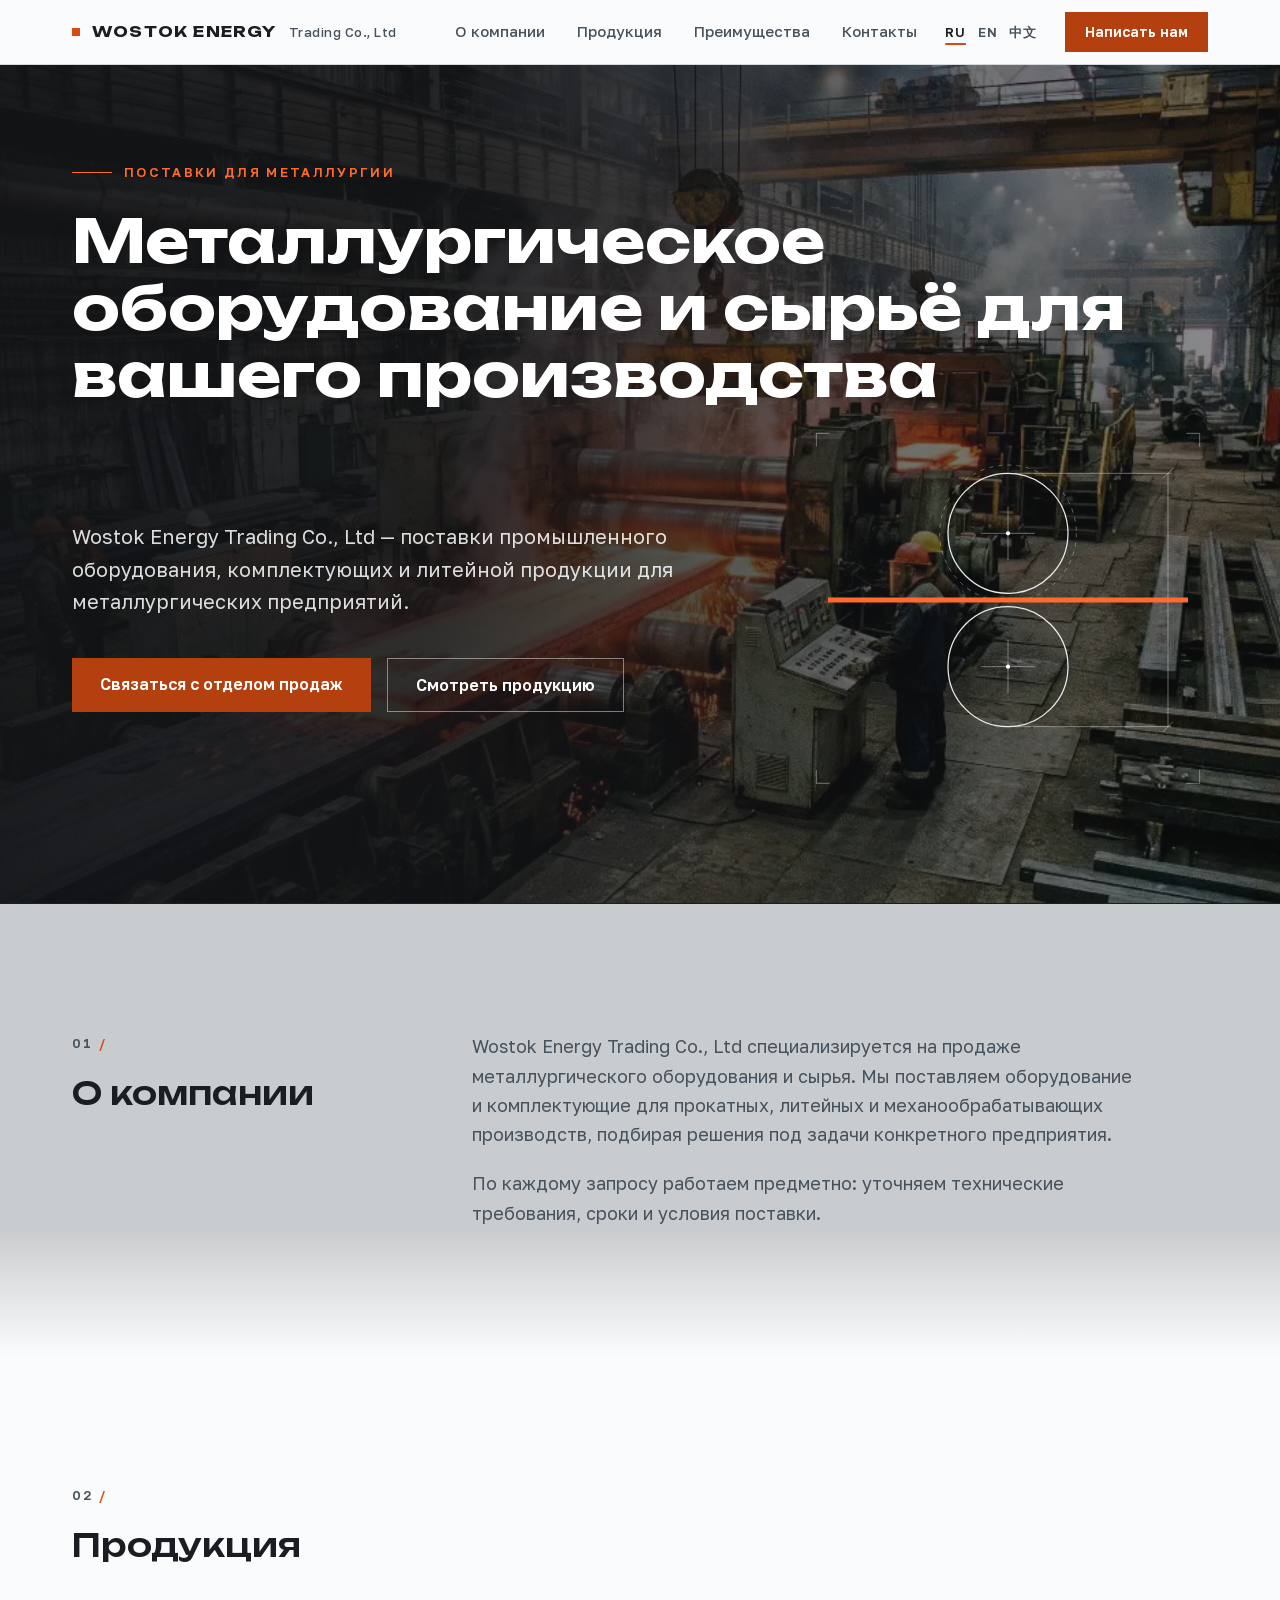
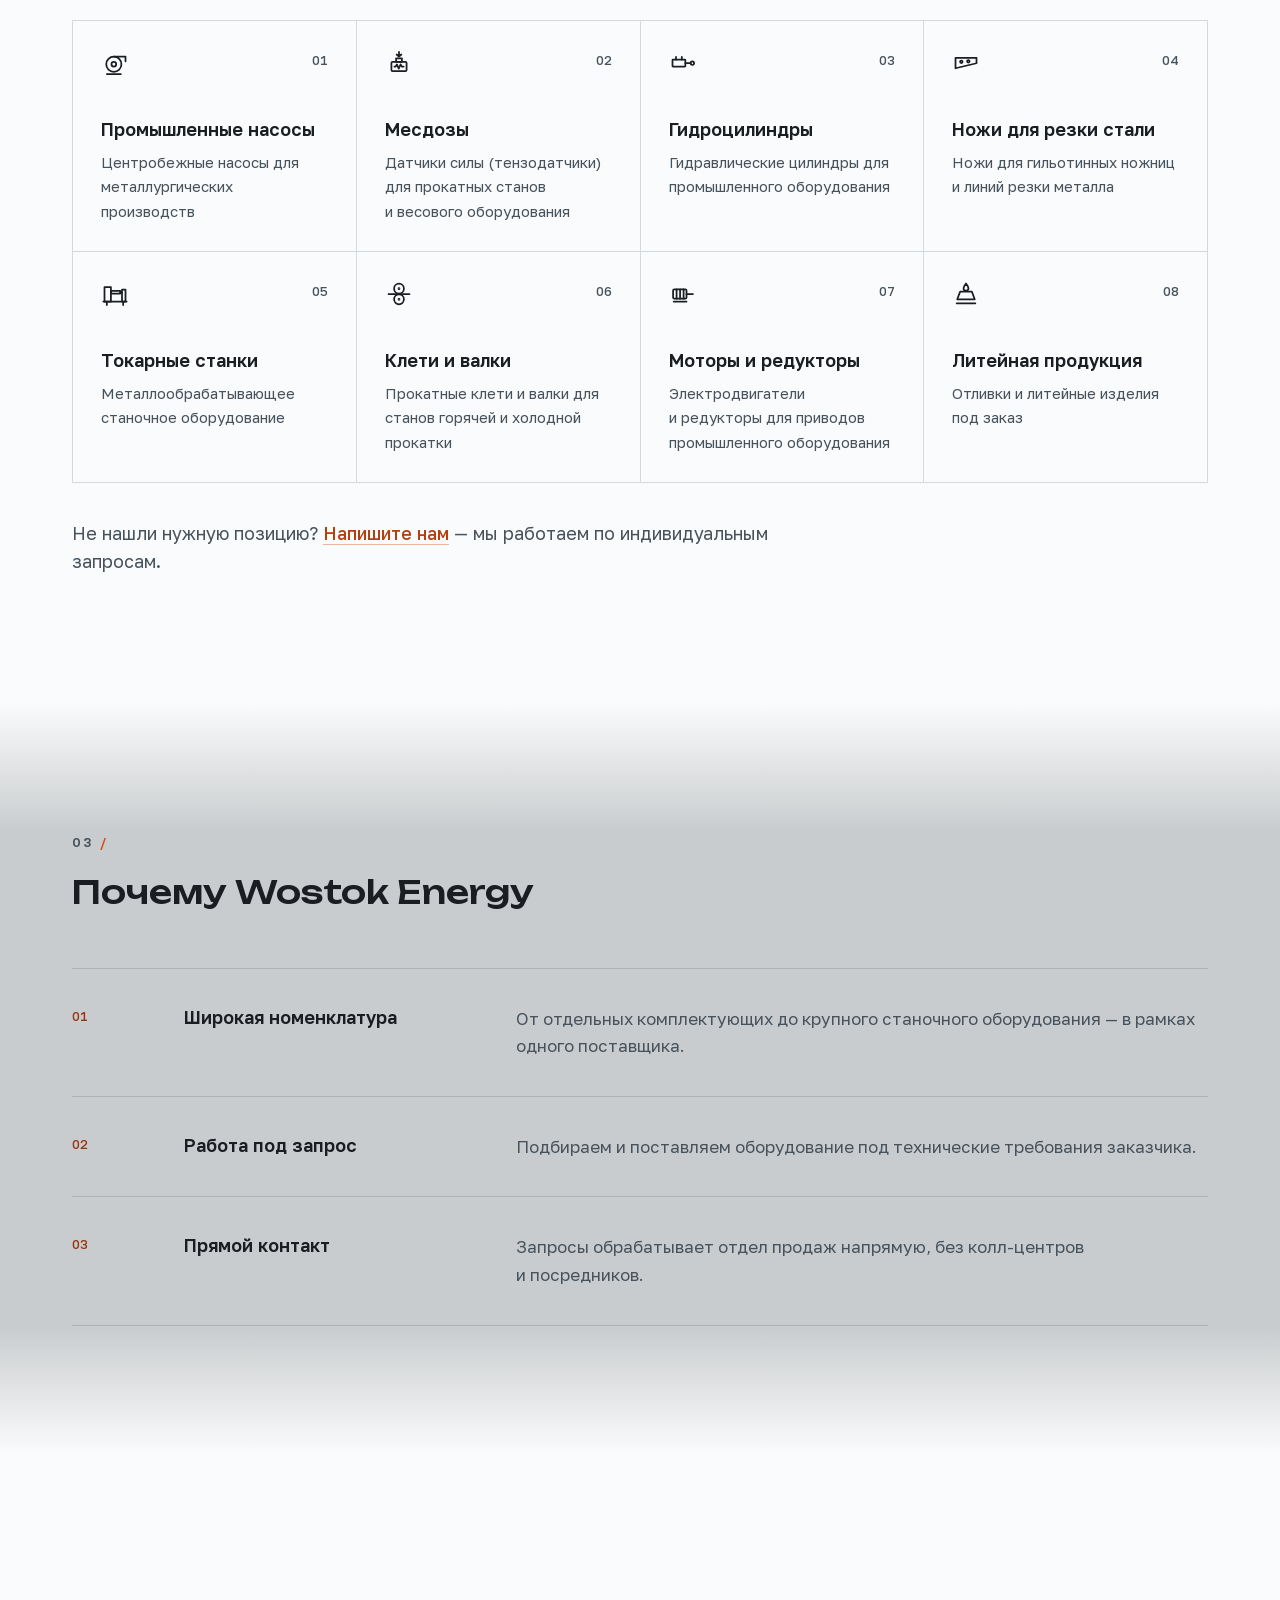
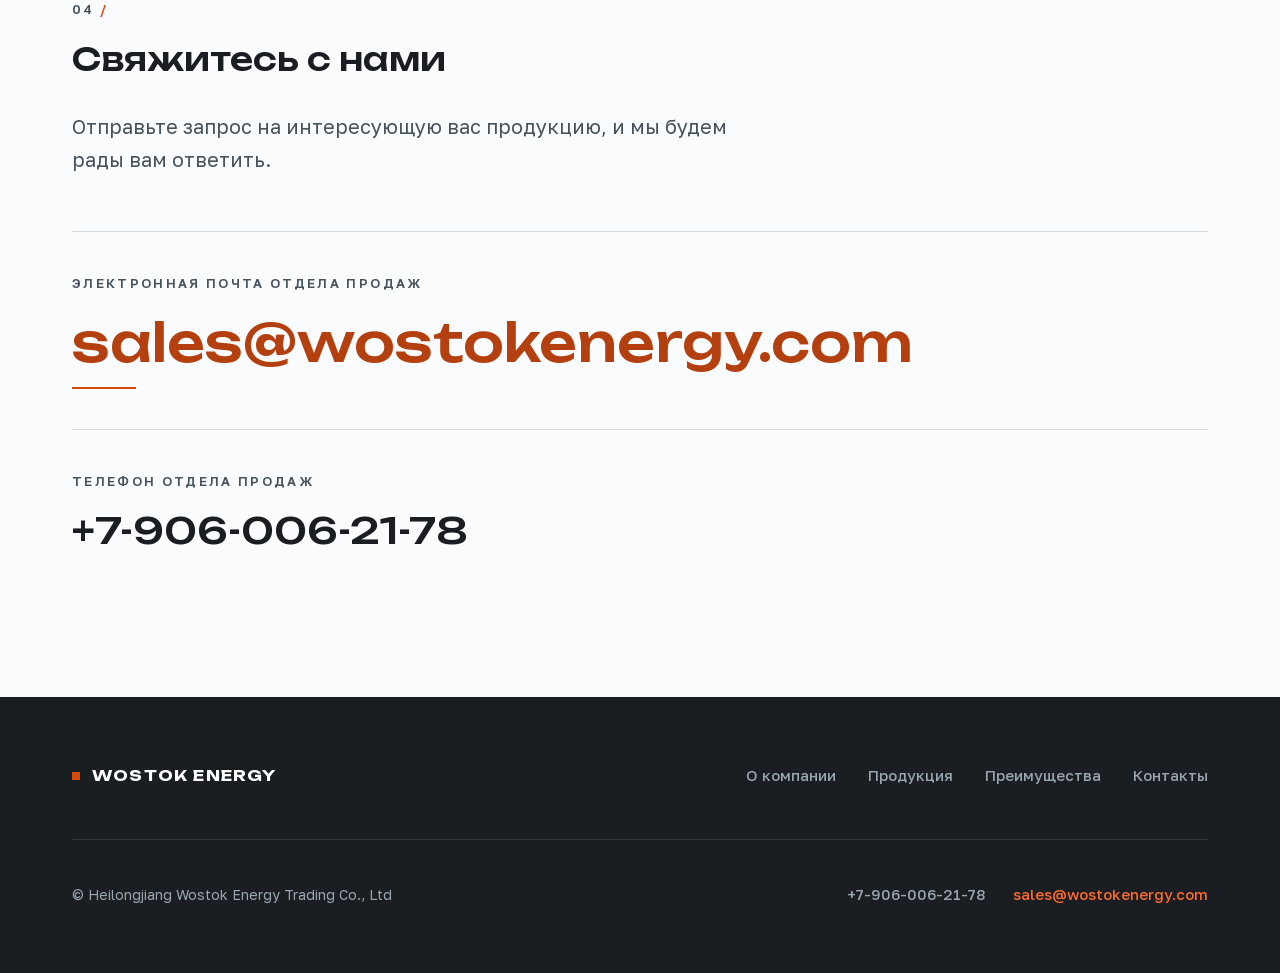
==== commit 42b20ce1: "UI Changes -Add Image to hero section -Fade gradient for grey/white sections of landing page instea" ====
--- a/index.html
+++ b/index.html
@@ -1,4 +1,4 @@
-<!DOCTYPE html><html lang="ru"><head><meta charset="UTF-8"><meta name="viewport" content="width=device-width, initial-scale=1"><title>Wostok Energy Trading Co., Ltd — металлургическое оборудование и сырьё</title><meta name="description" content="Поставки металлургического оборудования и сырья: промышленные насосы, гидроцилиндры, клети и валки, литейная продукция для металлургических предприятий."><link rel="canonical" href="https://wostokenergy.com/"><link rel="alternate" hreflang="ru" href="https://wostokenergy.com/"><link rel="alternate" hreflang="en" href="https://wostokenergy.com/en/"><link rel="alternate" hreflang="zh-CN" href="https://wostokenergy.com/zh/"><link rel="alternate" hreflang="x-default" href="https://wostokenergy.com/"><link rel="icon" type="image/svg+xml" href="/favicon.svg"><link rel="sitemap" href="/sitemap-index.xml"><meta name="theme-color" content="#FAFBFC"><meta name="generator" content="Astro v7.2.0"><meta property="og:type" content="website"><meta property="og:site_name" content="Wostok Energy Trading Co., Ltd"><meta property="og:title" content="Wostok Energy Trading Co., Ltd — металлургическое оборудование и сырьё"><meta property="og:description" content="Поставки металлургического оборудования и сырья: промышленные насосы, гидроцилиндры, клети и валки, литейная продукция для металлургических предприятий."><meta property="og:url" content="https://wostokenergy.com/"><meta property="og:image" content="https://wostokenergy.com/og-image.png"><meta property="og:image:width" content="1200"><meta property="og:image:height" content="630"><meta property="og:image:alt" content="Wostok Energy Trading Co., Ltd — металлургическое оборудование и сырьё"><meta property="og:locale" content="ru_RU"><meta property="og:locale:alternate" content="en_US"><meta property="og:locale:alternate" content="zh_CN"><meta name="twitter:card" content="summary_large_image"><meta name="twitter:title" content="Wostok Energy Trading Co., Ltd — металлургическое оборудование и сырьё"><meta name="twitter:description" content="Поставки металлургического оборудования и сырья: промышленные насосы, гидроцилиндры, клети и валки, литейная продукция для металлургических предприятий."><meta name="twitter:image" content="https://wostokenergy.com/og-image.png"><link rel="preload" href="/fonts/unbounded-cyrillic.woff2" as="font" type="font/woff2" crossorigin><link rel="preload" href="/fonts/unbounded-latin.woff2" as="font" type="font/woff2" crossorigin><link rel="preload" href="/fonts/golos-text-cyrillic.woff2" as="font" type="font/woff2" crossorigin><link rel="preload" href="/fonts/golos-text-latin.woff2" as="font" type="font/woff2" crossorigin><script type="application/ld+json">{"@context":"https://schema.org","@type":"Organization","name":"Wostok Energy Trading Co., Ltd","url":"https://wostokenergy.com/","email":"sales@wostokenergy.com","telephone":"+79060062178","description":"Продажа металлургического оборудования и сырья: промышленные насосы, месдозы, гидроцилиндры, ножи для резки стали, токарные станки, клети и валки, моторы и редукторы, литейная продукция.","contactPoint":{"@type":"ContactPoint","contactType":"sales","email":"sales@wostokenergy.com","telephone":"+79060062178"}}</script><link rel="stylesheet" href="/_astro/Footer.1zyD-YmN.css"></head><body><a href="#main" class="skip-link">Перейти к содержанию</a><header class="sticky top-0 z-40 border-b border-line bg-paper" data-astro-cid-nen7h5rs><div class="relative mx-auto flex h-16 max-w-[1200px] items-center justify-between gap-4 px-5 md:px-8" data-astro-cid-nen7h5rs><a href="/" class="flex min-h-11 items-center gap-3 whitespace-nowrap" data-astro-cid-nen7h5rs><span class="block size-2 bg-molten" aria-hidden="true" data-astro-cid-nen7h5rs></span><span class="font-display text-[15px] font-bold tracking-[0.08em] text-graphite" data-astro-cid-nen7h5rs>WOSTOK ENERGY</span><span class="hidden text-[13px] font-medium tracking-[0.04em] text-steel xl:block" data-astro-cid-nen7h5rs>Trading Co.,&nbsp;Ltd</span></a><div class="flex items-center gap-5 lg:gap-7" data-astro-cid-nen7h5rs><nav class="hidden items-center gap-8 lg:flex" aria-label="Основная навигация" data-astro-cid-nen7h5rs><a href="#about" class="text-[15px] font-medium whitespace-nowrap text-steel transition-colors hover:text-graphite" data-astro-cid-nen7h5rs>О компании</a><a href="#products" class="text-[15px] font-medium whitespace-nowrap text-steel transition-colors hover:text-graphite" data-astro-cid-nen7h5rs>Продукция</a><a href="#advantages" class="text-[15px] font-medium whitespace-nowrap text-steel transition-colors hover:text-graphite" data-astro-cid-nen7h5rs>Преимущества</a><a href="#contacts" class="text-[15px] font-medium whitespace-nowrap text-steel transition-colors hover:text-graphite" data-astro-cid-nen7h5rs>Контакты</a></nav><nav aria-label="Выбор языка" class="hidden items-center gap-3 sm:flex" data-astro-cid-nen7h5rs><span aria-current="page" class="text-[13px] font-semibold tracking-[0.06em] whitespace-nowrap text-graphite underline decoration-molten decoration-2 underline-offset-[6px]" data-astro-cid-nen7h5rs>RU</span><a href="/en/" hreflang="en" class="inline-block py-2 text-[13px] font-semibold tracking-[0.06em] whitespace-nowrap text-steel transition-colors hover:text-graphite" data-astro-cid-nen7h5rs>EN</a><a href="/zh/" hreflang="zh-CN" class="inline-block py-2 text-[13px] font-semibold tracking-[0.06em] whitespace-nowrap text-steel transition-colors hover:text-graphite" data-astro-cid-nen7h5rs>中文</a></nav><a href="mailto:sales@wostokenergy.com" class="hidden bg-molten-ink px-5 py-2.5 text-sm font-semibold whitespace-nowrap text-white transition-colors hover:bg-graphite lg:block" data-astro-cid-nen7h5rs>Написать нам</a><details id="mnav" class="lg:hidden" data-astro-cid-nen7h5rs><summary class="flex size-11 cursor-pointer items-center justify-center text-graphite transition-colors hover:text-molten-ink" data-astro-cid-nen7h5rs><span class="sr-only" data-astro-cid-nen7h5rs>Меню</span><svg class="icon-menu" width="24" height="24" viewBox="0 0 24 24" fill="none" stroke="currentColor" stroke-width="1.5" aria-hidden="true" data-astro-cid-nen7h5rs><path d="M3 6.5h18M3 12h18M3 17.5h18" data-astro-cid-nen7h5rs></path></svg><svg class="icon-close" width="24" height="24" viewBox="0 0 24 24" fill="none" stroke="currentColor" stroke-width="1.5" aria-hidden="true" data-astro-cid-nen7h5rs><path d="M5 5l14 14M19 5L5 19" data-astro-cid-nen7h5rs></path></svg></summary><nav class="absolute inset-x-0 top-16 flex flex-col border-b border-line bg-paper px-5 pt-2 pb-5 shadow-[0_16px_32px_rgb(26_29_33_/_0.06)]" aria-label="Мобильная навигация" data-astro-cid-nen7h5rs><div class="flex items-center gap-7 border-b border-line py-2 sm:hidden" role="group" aria-label="Выбор языка" data-astro-cid-nen7h5rs><span aria-current="page" class="inline-block py-2 text-[14px] font-semibold tracking-[0.06em] text-graphite underline decoration-molten decoration-2 underline-offset-[6px]" data-astro-cid-nen7h5rs>RU</span><a href="/en/" hreflang="en" class="inline-block py-2 text-[14px] font-semibold tracking-[0.06em] text-steel transition-colors hover:text-graphite" data-astro-cid-nen7h5rs>EN</a><a href="/zh/" hreflang="zh-CN" class="inline-block py-2 text-[14px] font-semibold tracking-[0.06em] text-steel transition-colors hover:text-graphite" data-astro-cid-nen7h5rs>中文</a></div><a href="#about" class="border-b border-line py-3.5 text-base font-medium text-graphite transition-colors hover:text-molten-ink" data-astro-cid-nen7h5rs>О компании</a><a href="#products" class="border-b border-line py-3.5 text-base font-medium text-graphite transition-colors hover:text-molten-ink" data-astro-cid-nen7h5rs>Продукция</a><a href="#advantages" class="border-b border-line py-3.5 text-base font-medium text-graphite transition-colors hover:text-molten-ink" data-astro-cid-nen7h5rs>Преимущества</a><a href="#contacts" class="border-b border-line py-3.5 text-base font-medium text-graphite transition-colors hover:text-molten-ink" data-astro-cid-nen7h5rs>Контакты</a><a href="mailto:sales@wostokenergy.com" class="mt-5 bg-molten-ink px-5 py-3 text-center text-base font-semibold text-white transition-colors hover:bg-graphite" data-astro-cid-nen7h5rs>Написать нам</a></nav></details></div></div></header><!-- The only client-side JavaScript on the page: closes the mobile menu
+<!DOCTYPE html><html lang="ru"><head><meta charset="UTF-8"><meta name="viewport" content="width=device-width, initial-scale=1"><title>Wostok Energy Trading Co., Ltd — металлургическое оборудование и сырьё</title><meta name="description" content="Поставки металлургического оборудования и сырья: промышленные насосы, гидроцилиндры, клети и валки, литейная продукция для металлургических предприятий."><link rel="canonical" href="https://wostokenergy.com/"><link rel="alternate" hreflang="ru" href="https://wostokenergy.com/"><link rel="alternate" hreflang="en" href="https://wostokenergy.com/en/"><link rel="alternate" hreflang="zh-CN" href="https://wostokenergy.com/zh/"><link rel="alternate" hreflang="x-default" href="https://wostokenergy.com/"><link rel="icon" type="image/svg+xml" href="/favicon.svg"><link rel="sitemap" href="/sitemap-index.xml"><meta name="theme-color" content="#FAFBFC"><meta name="generator" content="Astro v7.2.0"><meta property="og:type" content="website"><meta property="og:site_name" content="Wostok Energy Trading Co., Ltd"><meta property="og:title" content="Wostok Energy Trading Co., Ltd — металлургическое оборудование и сырьё"><meta property="og:description" content="Поставки металлургического оборудования и сырья: промышленные насосы, гидроцилиндры, клети и валки, литейная продукция для металлургических предприятий."><meta property="og:url" content="https://wostokenergy.com/"><meta property="og:image" content="https://wostokenergy.com/og-image.png"><meta property="og:image:width" content="1200"><meta property="og:image:height" content="630"><meta property="og:image:alt" content="Wostok Energy Trading Co., Ltd — металлургическое оборудование и сырьё"><meta property="og:locale" content="ru_RU"><meta property="og:locale:alternate" content="en_US"><meta property="og:locale:alternate" content="zh_CN"><meta name="twitter:card" content="summary_large_image"><meta name="twitter:title" content="Wostok Energy Trading Co., Ltd — металлургическое оборудование и сырьё"><meta name="twitter:description" content="Поставки металлургического оборудования и сырья: промышленные насосы, гидроцилиндры, клети и валки, литейная продукция для металлургических предприятий."><meta name="twitter:image" content="https://wostokenergy.com/og-image.png"><link rel="preload" href="/fonts/unbounded-cyrillic.woff2" as="font" type="font/woff2" crossorigin><link rel="preload" href="/fonts/unbounded-latin.woff2" as="font" type="font/woff2" crossorigin><link rel="preload" href="/fonts/golos-text-cyrillic.woff2" as="font" type="font/woff2" crossorigin><link rel="preload" href="/fonts/golos-text-latin.woff2" as="font" type="font/woff2" crossorigin><script type="application/ld+json">{"@context":"https://schema.org","@type":"Organization","name":"Wostok Energy Trading Co., Ltd","legalName":"Heilongjiang Wostok Energy Trading Co., Ltd","url":"https://wostokenergy.com/","email":"sales@wostokenergy.com","telephone":"+79060062178","description":"Продажа металлургического оборудования и сырья: промышленные насосы, месдозы, гидроцилиндры, ножи для резки стали, токарные станки, клети и валки, моторы и редукторы, литейная продукция.","contactPoint":{"@type":"ContactPoint","contactType":"sales","email":"sales@wostokenergy.com","telephone":"+79060062178"}}</script><link rel="stylesheet" href="/_astro/Footer.Cw6rdIGp.css"></head><body><a href="#main" class="skip-link">Перейти к содержанию</a><header class="sticky top-0 z-40 border-b border-line bg-paper" data-astro-cid-nen7h5rs><div class="relative mx-auto flex h-16 max-w-[1200px] items-center justify-between gap-4 px-5 md:px-8" data-astro-cid-nen7h5rs><a href="/" class="flex min-h-11 items-center gap-3 whitespace-nowrap" data-astro-cid-nen7h5rs><span class="block size-2 bg-molten" aria-hidden="true" data-astro-cid-nen7h5rs></span><span class="font-display text-[15px] font-bold tracking-[0.08em] text-graphite" data-astro-cid-nen7h5rs>WOSTOK ENERGY</span><span class="hidden text-[13px] font-medium tracking-[0.04em] text-steel xl:block" data-astro-cid-nen7h5rs>Trading Co.,&nbsp;Ltd</span></a><div class="flex items-center gap-5 lg:gap-7" data-astro-cid-nen7h5rs><nav class="hidden items-center gap-8 lg:flex" aria-label="Основная навигация" data-astro-cid-nen7h5rs><a href="#about" class="text-[15px] font-medium whitespace-nowrap text-steel transition-colors hover:text-graphite" data-astro-cid-nen7h5rs>О компании</a><a href="#products" class="text-[15px] font-medium whitespace-nowrap text-steel transition-colors hover:text-graphite" data-astro-cid-nen7h5rs>Продукция</a><a href="#advantages" class="text-[15px] font-medium whitespace-nowrap text-steel transition-colors hover:text-graphite" data-astro-cid-nen7h5rs>Преимущества</a><a href="#contacts" class="text-[15px] font-medium whitespace-nowrap text-steel transition-colors hover:text-graphite" data-astro-cid-nen7h5rs>Контакты</a></nav><nav aria-label="Выбор языка" class="hidden items-center gap-3 sm:flex" data-astro-cid-nen7h5rs><span aria-current="page" class="text-[13px] font-semibold tracking-[0.06em] whitespace-nowrap text-graphite underline decoration-molten decoration-2 underline-offset-[6px]" data-astro-cid-nen7h5rs>RU</span><a href="/en/" hreflang="en" class="inline-block py-2 text-[13px] font-semibold tracking-[0.06em] whitespace-nowrap text-steel transition-colors hover:text-graphite" data-astro-cid-nen7h5rs>EN</a><a href="/zh/" hreflang="zh-CN" class="inline-block py-2 text-[13px] font-semibold tracking-[0.06em] whitespace-nowrap text-steel transition-colors hover:text-graphite" data-astro-cid-nen7h5rs>中文</a></nav><a href="mailto:sales@wostokenergy.com" class="hidden bg-molten-ink px-5 py-2.5 text-sm font-semibold whitespace-nowrap text-white transition-colors hover:bg-graphite lg:block" data-astro-cid-nen7h5rs>Написать нам</a><details id="mnav" class="lg:hidden" data-astro-cid-nen7h5rs><summary class="flex size-11 cursor-pointer items-center justify-center text-graphite transition-colors hover:text-molten-ink" data-astro-cid-nen7h5rs><span class="sr-only" data-astro-cid-nen7h5rs>Меню</span><svg class="icon-menu" width="24" height="24" viewBox="0 0 24 24" fill="none" stroke="currentColor" stroke-width="1.5" aria-hidden="true" data-astro-cid-nen7h5rs><path d="M3 6.5h18M3 12h18M3 17.5h18" data-astro-cid-nen7h5rs></path></svg><svg class="icon-close" width="24" height="24" viewBox="0 0 24 24" fill="none" stroke="currentColor" stroke-width="1.5" aria-hidden="true" data-astro-cid-nen7h5rs><path d="M5 5l14 14M19 5L5 19" data-astro-cid-nen7h5rs></path></svg></summary><nav class="absolute inset-x-0 top-16 flex flex-col border-b border-line bg-paper px-5 pt-2 pb-5 shadow-[0_16px_32px_rgb(26_29_33_/_0.06)]" aria-label="Мобильная навигация" data-astro-cid-nen7h5rs><div class="flex items-center gap-7 border-b border-line py-2 sm:hidden" role="group" aria-label="Выбор языка" data-astro-cid-nen7h5rs><span aria-current="page" class="inline-block py-2 text-[14px] font-semibold tracking-[0.06em] text-graphite underline decoration-molten decoration-2 underline-offset-[6px]" data-astro-cid-nen7h5rs>RU</span><a href="/en/" hreflang="en" class="inline-block py-2 text-[14px] font-semibold tracking-[0.06em] text-steel transition-colors hover:text-graphite" data-astro-cid-nen7h5rs>EN</a><a href="/zh/" hreflang="zh-CN" class="inline-block py-2 text-[14px] font-semibold tracking-[0.06em] text-steel transition-colors hover:text-graphite" data-astro-cid-nen7h5rs>中文</a></div><a href="#about" class="border-b border-line py-3.5 text-base font-medium text-graphite transition-colors hover:text-molten-ink" data-astro-cid-nen7h5rs>О компании</a><a href="#products" class="border-b border-line py-3.5 text-base font-medium text-graphite transition-colors hover:text-molten-ink" data-astro-cid-nen7h5rs>Продукция</a><a href="#advantages" class="border-b border-line py-3.5 text-base font-medium text-graphite transition-colors hover:text-molten-ink" data-astro-cid-nen7h5rs>Преимущества</a><a href="#contacts" class="border-b border-line py-3.5 text-base font-medium text-graphite transition-colors hover:text-molten-ink" data-astro-cid-nen7h5rs>Контакты</a><a href="mailto:sales@wostokenergy.com" class="mt-5 bg-molten-ink px-5 py-3 text-center text-base font-semibold text-white transition-colors hover:bg-graphite" data-astro-cid-nen7h5rs>Написать нам</a></nav></details></div></div></header><!-- The only client-side JavaScript on the page: closes the mobile menu
      after a navigation link is chosen, on an outside tap, or on Escape.
      The menu itself is a plain <details> element and works without it. --><script>
   (function () {
@@ -19,4 +19,6 @@
       }
     });
   })();
-</script><main id="main"><section class="relative overflow-hidden border-b border-line"><div class="blueprint-grid absolute inset-0" aria-hidden="true"></div><div class="relative mx-auto max-w-[1200px] px-5 pt-16 pb-20 md:px-8 md:pt-24 md:pb-28"><p class="flex items-center gap-3 text-[13px] font-semibold tracking-[0.18em] uppercase text-molten-ink"><span class="block h-px w-10 bg-molten" aria-hidden="true"></span>Поставки для металлургии</p><h1 class="display-title mt-6 max-w-[24ch] font-display text-[clamp(2.2rem,5vw,3.75rem)] leading-[1.12] font-bold text-graphite lg:hyphens-none">Металлургическое оборудование и сырьё для вашего производства</h1><div class="mt-4 grid items-center gap-14 lg:grid-cols-[minmax(0,1fr)_400px] lg:gap-20"><div><p class="mt-4 max-w-[56ch] text-lg leading-relaxed text-steel md:text-xl">Wostok Energy Trading Co., Ltd — поставки промышленного оборудования, комплектующих и литейной продукции для металлургических предприятий.</p><div class="mt-10 flex flex-wrap gap-4"><a href="mailto:sales@wostokenergy.com" class="bg-molten-ink px-7 py-3.5 text-base font-semibold text-white transition-colors hover:bg-graphite">Связаться с отделом продаж</a><a href="#products" class="border border-steel/40 px-7 py-3.5 text-base font-semibold text-graphite transition-colors hover:border-molten-ink hover:text-molten-ink">Смотреть продукцию</a></div></div><!-- Technical drawing: a roll stand with a hot strip passing through. --><svg class="hidden w-full lg:block" viewBox="0 0 480 440" fill="none" aria-hidden="true"><!-- Crop marks --><g stroke="#D4D9DD" stroke-width="1"><path d="M10 26V10h16M454 10h16v16M10 414v16h16M470 414v16h-16"></path></g><!-- Dimension line with engineering slash ticks --><g stroke="#D4D9DD" stroke-width="1"><path d="M248 58h188M248 362h188M432 58v304"></path><path d="M426 64l12-12M426 368l12-12"></path></g><!-- Pitch circle (dashed) around the top roll --><circle cx="240" cy="130" r="82" stroke="#D4D9DD" stroke-width="1" stroke-dasharray="5 6"></circle><!-- Roll pair --><g stroke="#46525C" stroke-width="1.5"><circle cx="240" cy="130" r="72"></circle><circle cx="240" cy="290" r="72"></circle></g><!-- Centre crosshairs --><g stroke="#D4D9DD" stroke-width="1"><path d="M240 98v64M208 130h64M240 258v64M208 290h64"></path></g><g fill="#46525C"><circle cx="240" cy="130" r="2.5"></circle><circle cx="240" cy="290" r="2.5"></circle></g><!-- Hot strip between the rolls --><rect x="24" y="207" width="432" height="6" fill="#D64B12"></rect></svg></div></div></section><section id="about" class="scroll-mt-20 border-b border-line bg-mist"><div class="reveal mx-auto grid max-w-[1200px] gap-10 px-5 py-24 md:px-8 md:py-32 lg:grid-cols-[320px_minmax(0,1fr)] lg:gap-20"><div><p class="text-[13px] font-semibold tracking-[0.18em] text-steel tabular-nums">01 <span class="text-molten" aria-hidden="true">/</span></p><h2 class="mt-3 font-display text-[1.65rem] font-medium text-graphite md:text-[2rem]">О компании</h2></div><div class="max-w-[62ch] space-y-5 text-lg leading-relaxed text-steel"><p>Wostok Energy Trading Co., Ltd специализируется на продаже металлургического оборудования и сырья. Мы поставляем оборудование и комплектующие для прокатных, литейных и механообрабатывающих производств, подбирая решения под задачи конкретного предприятия.</p><p>По каждому запросу работаем предметно: уточняем технические требования, сроки и условия поставки.</p></div></div></section><section id="products" class="scroll-mt-20 border-b border-line bg-paper"><div class="mx-auto max-w-[1200px] px-5 py-24 md:px-8 md:py-32"><div class="reveal"><p class="text-[13px] font-semibold tracking-[0.18em] text-steel tabular-nums">02 <span class="text-molten" aria-hidden="true">/</span></p><h2 class="mt-3 font-display text-[1.65rem] font-medium text-graphite md:text-[2rem]">Продукция</h2></div><ul class="reveal mt-12 grid grid-cols-1 gap-px border border-line bg-line sm:grid-cols-2 xl:grid-cols-4"><li class="group flex flex-col gap-10 bg-paper p-7 transition-colors hover:bg-mist"><div class="flex items-start justify-between"><svg class="text-graphite transition-colors group-hover:text-molten-ink" width="28" height="28" viewBox="0 0 24 24" fill="none" stroke="currentColor" stroke-width="1.5" stroke-linecap="round" stroke-linejoin="round" aria-hidden="true"><circle cx="11" cy="13" r="6.5"/><path d="M11 6.5h10v4"/><circle cx="11" cy="13" r="2"/><path d="M5 21.5h12"/></svg><span class="text-[13px] font-medium text-steel tabular-nums" aria-hidden="true">01</span></div><div><h3 class="text-lg leading-snug font-semibold text-graphite">Промышленные насосы</h3><p class="mt-2 text-[15px] leading-relaxed text-steel">Центробежные насосы для металлургических производств</p></div></li><li class="group flex flex-col gap-10 bg-paper p-7 transition-colors hover:bg-mist"><div class="flex items-start justify-between"><svg class="text-graphite transition-colors group-hover:text-molten-ink" width="28" height="28" viewBox="0 0 24 24" fill="none" stroke="currentColor" stroke-width="1.5" stroke-linecap="round" stroke-linejoin="round" aria-hidden="true"><path d="M12 2.5v4M10 4.7l2 1.8 2-1.8"/><rect x="9.5" y="8" width="5" height="3"/><rect x="5.5" y="11" width="13" height="8" rx="1"/><path d="M8 15h1.2l1-1.8 1.6 3.6 1.6-3.6 1 1.8H16"/></svg><span class="text-[13px] font-medium text-steel tabular-nums" aria-hidden="true">02</span></div><div><h3 class="text-lg leading-snug font-semibold text-graphite">Месдозы</h3><p class="mt-2 text-[15px] leading-relaxed text-steel">Датчики силы (тензодатчики) для прокатных станов и весового оборудования</p></div></li><li class="group flex flex-col gap-10 bg-paper p-7 transition-colors hover:bg-mist"><div class="flex items-start justify-between"><svg class="text-graphite transition-colors group-hover:text-molten-ink" width="28" height="28" viewBox="0 0 24 24" fill="none" stroke="currentColor" stroke-width="1.5" stroke-linecap="round" stroke-linejoin="round" aria-hidden="true"><rect x="3" y="9" width="11" height="6" rx="0.5"/><path d="M14 12h4.5M6 9V6.8M11 9V6.8"/><circle cx="20" cy="12" r="1.5"/></svg><span class="text-[13px] font-medium text-steel tabular-nums" aria-hidden="true">03</span></div><div><h3 class="text-lg leading-snug font-semibold text-graphite">Гидроцилиндры</h3><p class="mt-2 text-[15px] leading-relaxed text-steel">Гидравлические цилиндры для промышленного оборудования</p></div></li><li class="group flex flex-col gap-10 bg-paper p-7 transition-colors hover:bg-mist"><div class="flex items-start justify-between"><svg class="text-graphite transition-colors group-hover:text-molten-ink" width="28" height="28" viewBox="0 0 24 24" fill="none" stroke="currentColor" stroke-width="1.5" stroke-linecap="round" stroke-linejoin="round" aria-hidden="true"><path d="M3 7.5h18v4.7L3 16.5z"/><circle cx="8" cy="11" r="1.1"/><circle cx="14" cy="10.6" r="1.1"/></svg><span class="text-[13px] font-medium text-steel tabular-nums" aria-hidden="true">04</span></div><div><h3 class="text-lg leading-snug font-semibold text-graphite">Ножи для резки стали</h3><p class="mt-2 text-[15px] leading-relaxed text-steel">Ножи для гильотинных ножниц и линий резки металла</p></div></li><li class="group flex flex-col gap-10 bg-paper p-7 transition-colors hover:bg-mist"><div class="flex items-start justify-between"><svg class="text-graphite transition-colors group-hover:text-molten-ink" width="28" height="28" viewBox="0 0 24 24" fill="none" stroke="currentColor" stroke-width="1.5" stroke-linecap="round" stroke-linejoin="round" aria-hidden="true"><rect x="3" y="6" width="5.5" height="12.5"/><rect x="8.5" y="9.4" width="8" height="2.2"/><path d="M16.5 10.5H18"/><rect x="18" y="8.2" width="3" height="10.3"/><path d="M2 18.5h20M5 18.5v3M19 18.5v3"/></svg><span class="text-[13px] font-medium text-steel tabular-nums" aria-hidden="true">05</span></div><div><h3 class="text-lg leading-snug font-semibold text-graphite">Токарные станки</h3><p class="mt-2 text-[15px] leading-relaxed text-steel">Металлообрабатывающее станочное оборудование</p></div></li><li class="group flex flex-col gap-10 bg-paper p-7 transition-colors hover:bg-mist"><div class="flex items-start justify-between"><svg class="text-graphite transition-colors group-hover:text-molten-ink" width="28" height="28" viewBox="0 0 24 24" fill="none" stroke="currentColor" stroke-width="1.5" stroke-linecap="round" stroke-linejoin="round" aria-hidden="true"><circle cx="12" cy="7.4" r="4.2"/><circle cx="12" cy="16.6" r="4.2"/><path d="M3 12h18"/><circle cx="12" cy="7.4" r="0.4"/><circle cx="12" cy="16.6" r="0.4"/></svg><span class="text-[13px] font-medium text-steel tabular-nums" aria-hidden="true">06</span></div><div><h3 class="text-lg leading-snug font-semibold text-graphite">Клети и валки</h3><p class="mt-2 text-[15px] leading-relaxed text-steel">Прокатные клети и валки для станов горячей и холодной прокатки</p></div></li><li class="group flex flex-col gap-10 bg-paper p-7 transition-colors hover:bg-mist"><div class="flex items-start justify-between"><svg class="text-graphite transition-colors group-hover:text-molten-ink" width="28" height="28" viewBox="0 0 24 24" fill="none" stroke="currentColor" stroke-width="1.5" stroke-linecap="round" stroke-linejoin="round" aria-hidden="true"><rect x="3.5" y="8" width="11.5" height="8" rx="1"/><path d="M6.5 8v8M9.5 8v8M12.5 8v8M15 12h5.5M4 18.5h11"/></svg><span class="text-[13px] font-medium text-steel tabular-nums" aria-hidden="true">07</span></div><div><h3 class="text-lg leading-snug font-semibold text-graphite">Моторы и редукторы</h3><p class="mt-2 text-[15px] leading-relaxed text-steel">Электродвигатели и редукторы для приводов промышленного оборудования</p></div></li><li class="group flex flex-col gap-10 bg-paper p-7 transition-colors hover:bg-mist"><div class="flex items-start justify-between"><svg class="text-graphite transition-colors group-hover:text-molten-ink" width="28" height="28" viewBox="0 0 24 24" fill="none" stroke="currentColor" stroke-width="1.5" stroke-linecap="round" stroke-linejoin="round" aria-hidden="true"><path d="M12 3c-1.4 1.8-2.1 2.9-2.1 4a2.1 2.1 0 0 0 4.2 0c0-1.1-.7-2.2-2.1-4Z"/><path d="M4.5 16.5 7 10h10l2.5 6.5zM4 20h16"/></svg><span class="text-[13px] font-medium text-steel tabular-nums" aria-hidden="true">08</span></div><div><h3 class="text-lg leading-snug font-semibold text-graphite">Литейная продукция</h3><p class="mt-2 text-[15px] leading-relaxed text-steel">Отливки и литейные изделия под заказ</p></div></li></ul><p class="mt-9 max-w-[70ch] text-lg text-steel">Не нашли нужную позицию? <a href="mailto:sales@wostokenergy.com" class="font-medium text-molten-ink underline decoration-molten/40 underline-offset-4 transition-colors hover:text-graphite hover:decoration-molten">Напишите нам</a> — мы работаем по индивидуальным запросам.</p></div></section><section id="advantages" class="scroll-mt-20 border-b border-line bg-mist"><div class="mx-auto max-w-[1200px] px-5 py-24 md:px-8 md:py-32"><div class="reveal"><p class="text-[13px] font-semibold tracking-[0.18em] text-steel tabular-nums">03 <span class="text-molten" aria-hidden="true">/</span></p><h2 class="mt-3 font-display text-[1.65rem] font-medium text-graphite md:text-[2rem]">Почему Wostok Energy</h2></div><ul class="reveal mt-12 border-t border-line"><li class="grid gap-2 border-b border-line py-8 md:grid-cols-[80px_300px_minmax(0,1fr)] md:gap-8 md:py-9"><span class="text-[13px] font-medium text-molten-ink tabular-nums" aria-hidden="true">01</span><h3 class="text-lg leading-snug font-semibold text-graphite">Широкая номенклатура</h3><p class="max-w-[62ch] text-[17px] leading-relaxed text-steel">От отдельных комплектующих до крупного станочного оборудования — в рамках одного поставщика.</p></li><li class="grid gap-2 border-b border-line py-8 md:grid-cols-[80px_300px_minmax(0,1fr)] md:gap-8 md:py-9"><span class="text-[13px] font-medium text-molten-ink tabular-nums" aria-hidden="true">02</span><h3 class="text-lg leading-snug font-semibold text-graphite">Работа под запрос</h3><p class="max-w-[62ch] text-[17px] leading-relaxed text-steel">Подбираем и поставляем оборудование под технические требования заказчика.</p></li><li class="grid gap-2 border-b border-line py-8 md:grid-cols-[80px_300px_minmax(0,1fr)] md:gap-8 md:py-9"><span class="text-[13px] font-medium text-molten-ink tabular-nums" aria-hidden="true">03</span><h3 class="text-lg leading-snug font-semibold text-graphite">Прямой контакт</h3><p class="max-w-[62ch] text-[17px] leading-relaxed text-steel">Запросы обрабатывает отдел продаж напрямую, без колл-центров и посредников.</p></li></ul></div></section><section id="contacts" class="scroll-mt-20 bg-paper"><div class="reveal mx-auto max-w-[1200px] px-5 py-24 md:px-8 md:py-36"><p class="text-[13px] font-semibold tracking-[0.18em] text-steel tabular-nums">04 <span class="text-molten" aria-hidden="true">/</span></p><h2 class="mt-3 font-display text-[1.65rem] font-medium text-graphite md:text-[2rem]">Свяжитесь с нами</h2><p class="mt-6 max-w-[58ch] text-lg leading-relaxed text-steel md:text-xl">Отправьте запрос с описанием интересующей продукции — мы ответим с коммерческим предложением.</p><div class="mt-14 border-t border-line pt-10"><p class="text-[13px] font-semibold tracking-[0.18em] uppercase text-steel">Электронная почта отдела продаж</p><a href="mailto:sales@wostokenergy.com" class="group mt-4 inline-block font-display text-[clamp(1.1rem,4.8vw,3.25rem)] leading-tight font-medium text-molten-ink [overflow-wrap:anywhere]">sales@wostokenergy.com<span class="mt-3 block h-0.5 w-16 bg-molten transition-[width] duration-300 group-hover:w-full motion-reduce:transition-none" aria-hidden="true"></span></a></div><div class="mt-10 border-t border-line pt-10"><p class="text-[13px] font-semibold tracking-[0.18em] uppercase text-steel">Телефон отдела продаж</p><a href="tel:+79060062178" class="mt-4 inline-block font-display text-[clamp(1rem,3.4vw,2.25rem)] leading-tight font-medium whitespace-nowrap text-graphite transition-colors hover:text-molten-ink">+7&nbsp;906&nbsp;006-21-78</a></div></div></section></main><footer class="bg-graphite text-white"><div class="mx-auto max-w-[1200px] px-5 py-14 md:px-8"><div class="flex flex-col justify-between gap-10 md:flex-row md:items-center"><p class="flex items-center gap-3"><span class="block size-2 bg-molten" aria-hidden="true"></span><span class="font-display text-[15px] font-bold tracking-[0.08em]">WOSTOK ENERGY</span></p><nav aria-label="Навигация в подвале"><ul class="flex flex-wrap gap-x-8 gap-y-2"><li><a href="#about" class="inline-block py-2.5 text-[15px] font-medium text-footer-muted transition-colors hover:text-white">О компании</a></li><li><a href="#products" class="inline-block py-2.5 text-[15px] font-medium text-footer-muted transition-colors hover:text-white">Продукция</a></li><li><a href="#advantages" class="inline-block py-2.5 text-[15px] font-medium text-footer-muted transition-colors hover:text-white">Преимущества</a></li><li><a href="#contacts" class="inline-block py-2.5 text-[15px] font-medium text-footer-muted transition-colors hover:text-white">Контакты</a></li></ul></nav></div><div class="mt-10 flex flex-col justify-between gap-4 border-t border-white/10 pt-8 md:flex-row md:items-center"><p class="text-sm text-footer-muted">© 2026 Wostok Energy Trading Co.,&nbsp;Ltd</p><div class="flex flex-wrap items-center gap-x-7 gap-y-1"><a href="tel:+79060062178" class="inline-block py-2.5 text-[15px] font-medium whitespace-nowrap text-footer-muted transition-colors hover:text-white">+7&nbsp;906&nbsp;006-21-78</a><a href="mailto:sales@wostokenergy.com" class="inline-block py-2.5 text-[15px] font-medium text-molten-glow transition-colors hover:text-white">sales@wostokenergy.com</a></div></div></div></footer></body></html>+</script><main id="main"><section class="relative overflow-hidden border-b border-graphite bg-graphite"><!-- Hot rolling mill photograph behind a graphite scrim (see .hero-scrim). --><img src="/hero-rolling-mill-1100.webp" srcset="/hero-rolling-mill-720.webp 720w, /hero-rolling-mill-1100.webp 1100w" sizes="100vw" alt="" fetchpriority="high" class="absolute inset-0 h-full w-full object-cover object-center"><div class="hero-scrim absolute inset-0" aria-hidden="true"></div><div class="relative mx-auto max-w-[1200px] px-5 pt-10 pb-14 md:px-8 md:pt-24 md:pb-28"><p class="flex items-center gap-3 text-[13px] font-semibold tracking-[0.18em] uppercase text-molten-glow"><span class="block h-px w-10 bg-molten-glow" aria-hidden="true"></span>Поставки для металлургии</p><h1 class="display-title mt-4 max-w-[24ch] font-display text-[clamp(1.9rem,5vw,3.75rem)] leading-[1.12] font-bold text-white [text-wrap:pretty] sm:mt-6 lg:hyphens-none">Металлургическое оборудование и сырьё для вашего производства</h1><div class="mt-2 grid items-center gap-14 sm:mt-4 lg:grid-cols-[minmax(0,1fr)_400px] lg:gap-20"><div><p class="mt-2 max-w-[56ch] text-lg leading-relaxed text-white/85 [text-wrap:pretty] sm:mt-4 md:text-xl">Wostok Energy Trading Co., Ltd — поставки промышленного оборудования, комплектующих и литейной продукции для металлургических предприятий.</p><div class="mt-6 flex flex-wrap gap-3 sm:mt-10 sm:gap-4"><a href="mailto:sales@wostokenergy.com" class="w-full bg-molten-ink px-7 py-3.5 text-center text-base font-semibold text-white transition-colors hover:bg-paper hover:text-graphite sm:w-auto sm:text-left">Связаться с отделом продаж</a><a href="#products" class="w-full border border-white/45 px-7 py-3.5 text-center text-base font-semibold text-white transition-colors hover:border-white sm:w-auto sm:text-left">Смотреть продукцию</a></div></div><!-- Technical drawing: a roll stand with a hot strip passing through,
+           drawn in white over the photograph. --><svg class="hidden w-full lg:block" viewBox="0 0 480 440" fill="none" aria-hidden="true"><!-- Crop marks, dimension line, slash ticks --><g stroke="#FFFFFF" stroke-opacity="0.45" stroke-width="1"><path d="M10 26V10h16M454 10h16v16M10 414v16h16M470 414v16h-16"></path><path d="M248 58h188M248 362h188M432 58v304"></path><path d="M426 64l12-12M426 368l12-12"></path></g><!-- Pitch circle (dashed) around the top roll --><circle cx="240" cy="130" r="82" stroke="#FFFFFF" stroke-opacity="0.4" stroke-width="1" stroke-dasharray="5 6"></circle><!-- Roll pair --><g stroke="#FFFFFF" stroke-opacity="0.9" stroke-width="1.5"><circle cx="240" cy="130" r="72"></circle><circle cx="240" cy="290" r="72"></circle></g><!-- Centre crosshairs --><g stroke="#FFFFFF" stroke-opacity="0.45" stroke-width="1"><path d="M240 98v64M208 130h64M240 258v64M208 290h64"></path></g><g fill="#FFFFFF"><circle cx="240" cy="130" r="2.5"></circle><circle cx="240" cy="290" r="2.5"></circle></g><!-- Hot strip between the rolls --><rect x="24" y="207" width="432" height="6" fill="#FF6B2C"></rect></svg></div></div></section><section id="about" class="section-fade-out scroll-mt-20"><div class="reveal mx-auto grid max-w-[1200px] gap-6 px-5 py-14 md:gap-10 md:px-8 md:py-32 lg:grid-cols-[320px_minmax(0,1fr)] lg:gap-20"><div><p class="text-[13px] font-semibold tracking-[0.18em] text-steel tabular-nums">01 <span class="text-molten" aria-hidden="true">/</span></p><h2 class="mt-3 font-display text-[1.65rem] font-medium text-graphite md:text-[2rem]">О компании</h2></div><div class="max-w-[62ch] space-y-5 text-lg leading-relaxed text-steel"><p>Wostok Energy Trading Co., Ltd специализируется на продаже металлургического оборудования и сырья. Мы поставляем оборудование и комплектующие для прокатных, литейных и механообрабатывающих производств, подбирая решения под задачи конкретного предприятия.</p><p>По каждому запросу работаем предметно: уточняем технические требования, сроки и условия поставки.</p></div></div></section><section id="products" class="scroll-mt-20 bg-paper"><div class="mx-auto max-w-[1200px] px-5 py-14 md:px-8 md:py-32"><div class="reveal"><p class="text-[13px] font-semibold tracking-[0.18em] text-steel tabular-nums">02 <span class="text-molten" aria-hidden="true">/</span></p><h2 class="mt-3 font-display text-[1.65rem] font-medium text-graphite md:text-[2rem]">Продукция</h2></div><ul class="reveal mt-8 grid grid-cols-1 gap-px border border-line bg-line sm:grid-cols-2 md:mt-12 xl:grid-cols-4"><li class="group flex items-start gap-4 bg-paper p-5 transition-colors hover:bg-mist sm:flex-col sm:gap-10 sm:p-7"><div class="flex shrink-0 items-start justify-between sm:w-full"><svg class="text-graphite transition-colors group-hover:text-molten-ink" width="28" height="28" viewBox="0 0 24 24" fill="none" stroke="currentColor" stroke-width="1.5" stroke-linecap="round" stroke-linejoin="round" aria-hidden="true"><circle cx="11" cy="13" r="6.5"/><path d="M11 6.5h10v4"/><circle cx="11" cy="13" r="2"/><path d="M5 21.5h12"/></svg><span class="hidden text-[13px] font-medium text-steel tabular-nums sm:block" aria-hidden="true">01</span></div><div class="min-w-0"><h3 class="text-base leading-snug font-semibold text-graphite sm:text-lg">Промышленные насосы</h3><p class="mt-1 text-[14px] leading-relaxed text-steel sm:mt-2 sm:text-[15px]">Центробежные насосы для металлургических производств</p></div></li><li class="group flex items-start gap-4 bg-paper p-5 transition-colors hover:bg-mist sm:flex-col sm:gap-10 sm:p-7"><div class="flex shrink-0 items-start justify-between sm:w-full"><svg class="text-graphite transition-colors group-hover:text-molten-ink" width="28" height="28" viewBox="0 0 24 24" fill="none" stroke="currentColor" stroke-width="1.5" stroke-linecap="round" stroke-linejoin="round" aria-hidden="true"><path d="M12 2.5v4M10 4.7l2 1.8 2-1.8"/><rect x="9.5" y="8" width="5" height="3"/><rect x="5.5" y="11" width="13" height="8" rx="1"/><path d="M8 15h1.2l1-1.8 1.6 3.6 1.6-3.6 1 1.8H16"/></svg><span class="hidden text-[13px] font-medium text-steel tabular-nums sm:block" aria-hidden="true">02</span></div><div class="min-w-0"><h3 class="text-base leading-snug font-semibold text-graphite sm:text-lg">Месдозы</h3><p class="mt-1 text-[14px] leading-relaxed text-steel sm:mt-2 sm:text-[15px]">Датчики силы (тензодатчики) для прокатных станов и весового оборудования</p></div></li><li class="group flex items-start gap-4 bg-paper p-5 transition-colors hover:bg-mist sm:flex-col sm:gap-10 sm:p-7"><div class="flex shrink-0 items-start justify-between sm:w-full"><svg class="text-graphite transition-colors group-hover:text-molten-ink" width="28" height="28" viewBox="0 0 24 24" fill="none" stroke="currentColor" stroke-width="1.5" stroke-linecap="round" stroke-linejoin="round" aria-hidden="true"><rect x="3" y="9" width="11" height="6" rx="0.5"/><path d="M14 12h4.5M6 9V6.8M11 9V6.8"/><circle cx="20" cy="12" r="1.5"/></svg><span class="hidden text-[13px] font-medium text-steel tabular-nums sm:block" aria-hidden="true">03</span></div><div class="min-w-0"><h3 class="text-base leading-snug font-semibold text-graphite sm:text-lg">Гидроцилиндры</h3><p class="mt-1 text-[14px] leading-relaxed text-steel sm:mt-2 sm:text-[15px]">Гидравлические цилиндры для промышленного оборудования</p></div></li><li class="group flex items-start gap-4 bg-paper p-5 transition-colors hover:bg-mist sm:flex-col sm:gap-10 sm:p-7"><div class="flex shrink-0 items-start justify-between sm:w-full"><svg class="text-graphite transition-colors group-hover:text-molten-ink" width="28" height="28" viewBox="0 0 24 24" fill="none" stroke="currentColor" stroke-width="1.5" stroke-linecap="round" stroke-linejoin="round" aria-hidden="true"><path d="M3 7.5h18v4.7L3 16.5z"/><circle cx="8" cy="11" r="1.1"/><circle cx="14" cy="10.6" r="1.1"/></svg><span class="hidden text-[13px] font-medium text-steel tabular-nums sm:block" aria-hidden="true">04</span></div><div class="min-w-0"><h3 class="text-base leading-snug font-semibold text-graphite sm:text-lg">Ножи для резки стали</h3><p class="mt-1 text-[14px] leading-relaxed text-steel sm:mt-2 sm:text-[15px]">Ножи для гильотинных ножниц и линий резки металла</p></div></li><li class="group flex items-start gap-4 bg-paper p-5 transition-colors hover:bg-mist sm:flex-col sm:gap-10 sm:p-7"><div class="flex shrink-0 items-start justify-between sm:w-full"><svg class="text-graphite transition-colors group-hover:text-molten-ink" width="28" height="28" viewBox="0 0 24 24" fill="none" stroke="currentColor" stroke-width="1.5" stroke-linecap="round" stroke-linejoin="round" aria-hidden="true"><rect x="3" y="6" width="5.5" height="12.5"/><rect x="8.5" y="9.4" width="8" height="2.2"/><path d="M16.5 10.5H18"/><rect x="18" y="8.2" width="3" height="10.3"/><path d="M2 18.5h20M5 18.5v3M19 18.5v3"/></svg><span class="hidden text-[13px] font-medium text-steel tabular-nums sm:block" aria-hidden="true">05</span></div><div class="min-w-0"><h3 class="text-base leading-snug font-semibold text-graphite sm:text-lg">Токарные станки</h3><p class="mt-1 text-[14px] leading-relaxed text-steel sm:mt-2 sm:text-[15px]">Металлообрабатывающее станочное оборудование</p></div></li><li class="group flex items-start gap-4 bg-paper p-5 transition-colors hover:bg-mist sm:flex-col sm:gap-10 sm:p-7"><div class="flex shrink-0 items-start justify-between sm:w-full"><svg class="text-graphite transition-colors group-hover:text-molten-ink" width="28" height="28" viewBox="0 0 24 24" fill="none" stroke="currentColor" stroke-width="1.5" stroke-linecap="round" stroke-linejoin="round" aria-hidden="true"><circle cx="12" cy="7.4" r="4.2"/><circle cx="12" cy="16.6" r="4.2"/><path d="M3 12h18"/><circle cx="12" cy="7.4" r="0.4"/><circle cx="12" cy="16.6" r="0.4"/></svg><span class="hidden text-[13px] font-medium text-steel tabular-nums sm:block" aria-hidden="true">06</span></div><div class="min-w-0"><h3 class="text-base leading-snug font-semibold text-graphite sm:text-lg">Клети и валки</h3><p class="mt-1 text-[14px] leading-relaxed text-steel sm:mt-2 sm:text-[15px]">Прокатные клети и валки для станов горячей и холодной прокатки</p></div></li><li class="group flex items-start gap-4 bg-paper p-5 transition-colors hover:bg-mist sm:flex-col sm:gap-10 sm:p-7"><div class="flex shrink-0 items-start justify-between sm:w-full"><svg class="text-graphite transition-colors group-hover:text-molten-ink" width="28" height="28" viewBox="0 0 24 24" fill="none" stroke="currentColor" stroke-width="1.5" stroke-linecap="round" stroke-linejoin="round" aria-hidden="true"><rect x="3.5" y="8" width="11.5" height="8" rx="1"/><path d="M6.5 8v8M9.5 8v8M12.5 8v8M15 12h5.5M4 18.5h11"/></svg><span class="hidden text-[13px] font-medium text-steel tabular-nums sm:block" aria-hidden="true">07</span></div><div class="min-w-0"><h3 class="text-base leading-snug font-semibold text-graphite sm:text-lg">Моторы и редукторы</h3><p class="mt-1 text-[14px] leading-relaxed text-steel sm:mt-2 sm:text-[15px]">Электродвигатели и редукторы для приводов промышленного оборудования</p></div></li><li class="group flex items-start gap-4 bg-paper p-5 transition-colors hover:bg-mist sm:flex-col sm:gap-10 sm:p-7"><div class="flex shrink-0 items-start justify-between sm:w-full"><svg class="text-graphite transition-colors group-hover:text-molten-ink" width="28" height="28" viewBox="0 0 24 24" fill="none" stroke="currentColor" stroke-width="1.5" stroke-linecap="round" stroke-linejoin="round" aria-hidden="true"><path d="M12 3c-1.4 1.8-2.1 2.9-2.1 4a2.1 2.1 0 0 0 4.2 0c0-1.1-.7-2.2-2.1-4Z"/><path d="M4.5 16.5 7 10h10l2.5 6.5zM4 20h16"/></svg><span class="hidden text-[13px] font-medium text-steel tabular-nums sm:block" aria-hidden="true">08</span></div><div class="min-w-0"><h3 class="text-base leading-snug font-semibold text-graphite sm:text-lg">Литейная продукция</h3><p class="mt-1 text-[14px] leading-relaxed text-steel sm:mt-2 sm:text-[15px]">Отливки и литейные изделия под заказ</p></div></li></ul><p class="mt-6 max-w-[70ch] text-base text-steel md:mt-9 md:text-lg">Не нашли нужную позицию? <a href="mailto:sales@wostokenergy.com" class="font-medium text-molten-ink underline decoration-molten/40 underline-offset-4 transition-colors hover:text-graphite hover:decoration-molten">Напишите нам</a> — мы работаем по индивидуальным запросам.</p></div></section><section id="advantages" class="section-fade-in-out scroll-mt-20"><div class="mx-auto max-w-[1200px] px-5 py-14 md:px-8 md:py-32"><div class="reveal"><p class="text-[13px] font-semibold tracking-[0.18em] text-steel tabular-nums">03 <span class="text-molten" aria-hidden="true">/</span></p><h2 class="mt-3 font-display text-[1.65rem] font-medium text-graphite md:text-[2rem]">Почему Wostok Energy</h2></div><ul class="reveal mt-8 border-t border-graphite/15 md:mt-12"><li class="grid gap-2 border-b border-graphite/15 py-6 md:grid-cols-[80px_300px_minmax(0,1fr)] md:gap-8 md:py-9"><span class="text-[13px] font-medium text-molten-deep tabular-nums" aria-hidden="true">01</span><h3 class="text-lg leading-snug font-semibold text-graphite">Широкая номенклатура</h3><p class="max-w-[62ch] text-[17px] leading-relaxed text-steel">От отдельных комплектующих до крупного станочного оборудования — в рамках одного поставщика.</p></li><li class="grid gap-2 border-b border-graphite/15 py-6 md:grid-cols-[80px_300px_minmax(0,1fr)] md:gap-8 md:py-9"><span class="text-[13px] font-medium text-molten-deep tabular-nums" aria-hidden="true">02</span><h3 class="text-lg leading-snug font-semibold text-graphite">Работа под запрос</h3><p class="max-w-[62ch] text-[17px] leading-relaxed text-steel">Подбираем и поставляем оборудование под технические требования заказчика.</p></li><li class="grid gap-2 border-b border-graphite/15 py-6 md:grid-cols-[80px_300px_minmax(0,1fr)] md:gap-8 md:py-9"><span class="text-[13px] font-medium text-molten-deep tabular-nums" aria-hidden="true">03</span><h3 class="text-lg leading-snug font-semibold text-graphite">Прямой контакт</h3><p class="max-w-[62ch] text-[17px] leading-relaxed text-steel">Запросы обрабатывает отдел продаж напрямую, без колл-центров и посредников.</p></li></ul></div></section><section id="contacts" class="scroll-mt-20 bg-paper"><div class="reveal mx-auto max-w-[1200px] px-5 py-14 md:px-8 md:py-36"><p class="text-[13px] font-semibold tracking-[0.18em] text-steel tabular-nums">04 <span class="text-molten" aria-hidden="true">/</span></p><h2 class="mt-3 font-display text-[1.65rem] font-medium text-graphite md:text-[2rem]">Свяжитесь с нами</h2><p class="mt-6 max-w-[58ch] text-lg leading-relaxed text-steel md:text-xl">Отправьте запрос на интересующую вас продукцию, и мы будем рады вам ответить.</p><!-- On phones the tap-to-call number comes first and larger; from md up
+         the email is the primary conversion point, exactly as before. --><div class="mt-10 flex flex-col gap-8 md:mt-14 md:gap-10"><div class="order-1 border-t border-line pt-8 md:order-2 md:pt-10"><p class="text-[13px] font-semibold tracking-[0.18em] uppercase text-steel">Телефон отдела продаж</p><a href="tel:+79060062178" class="mt-4 inline-block font-display text-[clamp(1.5rem,3.4vw,2.25rem)] leading-tight font-medium whitespace-nowrap text-graphite transition-colors hover:text-molten-ink">+7-906-006-21-78</a></div><div class="order-2 border-t border-line pt-8 md:order-1 md:pt-10"><p class="text-[13px] font-semibold tracking-[0.18em] uppercase text-steel">Электронная почта отдела продаж</p><a href="mailto:sales@wostokenergy.com" class="group mt-4 inline-block font-display text-[clamp(1.1rem,4.8vw,3.25rem)] leading-tight font-medium text-molten-ink [overflow-wrap:anywhere]">sales@wostokenergy.com<span class="mt-3 block h-0.5 w-16 bg-molten transition-[width] duration-300 group-hover:w-full motion-reduce:transition-none" aria-hidden="true"></span></a></div></div></div></section></main><footer class="bg-graphite text-white"><!-- pb-30 below md clears the fixed MobileCtaBar so the last links stay reachable. --><div class="mx-auto max-w-[1200px] px-5 pt-14 pb-30 md:px-8 md:pb-14"><div class="flex flex-col justify-between gap-10 md:flex-row md:items-center"><p class="flex items-center gap-3"><span class="block size-2 bg-molten" aria-hidden="true"></span><span class="font-display text-[15px] font-bold tracking-[0.08em]">WOSTOK ENERGY</span></p><nav aria-label="Навигация в подвале"><ul class="flex flex-wrap gap-x-8 gap-y-2"><li><a href="#about" class="inline-block py-2.5 text-[15px] font-medium text-footer-muted transition-colors hover:text-white">О компании</a></li><li><a href="#products" class="inline-block py-2.5 text-[15px] font-medium text-footer-muted transition-colors hover:text-white">Продукция</a></li><li><a href="#advantages" class="inline-block py-2.5 text-[15px] font-medium text-footer-muted transition-colors hover:text-white">Преимущества</a></li><li><a href="#contacts" class="inline-block py-2.5 text-[15px] font-medium text-footer-muted transition-colors hover:text-white">Контакты</a></li></ul></nav></div><div class="mt-10 flex flex-col justify-between gap-4 border-t border-white/10 pt-8 md:flex-row md:items-center"><p class="text-sm text-footer-muted">© Heilongjiang Wostok Energy Trading Co.,&nbsp;Ltd</p><div class="flex flex-wrap items-center gap-x-7 gap-y-1"><a href="tel:+79060062178" class="inline-block py-2.5 text-[15px] font-medium whitespace-nowrap text-footer-muted transition-colors hover:text-white">+7-906-006-21-78</a><a href="mailto:sales@wostokenergy.com" class="inline-block py-2.5 text-[15px] font-medium text-molten-glow transition-colors hover:text-white">sales@wostokenergy.com</a></div></div></div></footer><div class="fixed inset-x-0 bottom-0 z-40 grid grid-cols-2 gap-px border-t border-line bg-line pb-[env(safe-area-inset-bottom)] md:hidden"><a href="tel:+79060062178" class="bg-paper py-3.5 text-center text-[15px] font-semibold text-graphite transition-colors hover:bg-mist">Позвонить</a><a href="mailto:sales@wostokenergy.com" class="bg-molten-ink py-3.5 text-center text-[15px] font-semibold text-white transition-colors hover:bg-graphite">Написать</a></div></body></html>
--- a/_astro/Footer.Cw6rdIGp.css
+++ b/_astro/Footer.Cw6rdIGp.css
@@ -0,0 +1,2 @@
+/*! tailwindcss v4.3.3 | MIT License | https://tailwindcss.com */
+@layer properties{@supports (((-webkit-hyphens:none)) and (not (margin-trim:inline))) or ((-moz-orient:inline) and (not (color:rgb(from red r g b)))){*,:before,:after,::backdrop{--tw-space-y-reverse:0;--tw-border-style:solid;--tw-leading:initial;--tw-font-weight:initial;--tw-tracking:initial;--tw-ordinal:initial;--tw-slashed-zero:initial;--tw-numeric-figure:initial;--tw-numeric-spacing:initial;--tw-numeric-fraction:initial;--tw-shadow:0 0 #0000;--tw-shadow-color:initial;--tw-shadow-alpha:100%;--tw-inset-shadow:0 0 #0000;--tw-inset-shadow-color:initial;--tw-inset-shadow-alpha:100%;--tw-ring-color:initial;--tw-ring-shadow:0 0 #0000;--tw-inset-ring-color:initial;--tw-inset-ring-shadow:0 0 #0000;--tw-ring-inset:initial;--tw-ring-offset-width:0px;--tw-ring-offset-color:#fff;--tw-ring-offset-shadow:0 0 #0000;--tw-outline-style:solid;--tw-duration:initial}}}@layer theme{:root,:host{--font-sans:-apple-system, BlinkMacSystemFont, "Segoe UI", Roboto, "Helvetica Neue", "Noto Sans", Arial, sans-serif, "Apple Color Emoji", "Segoe UI Emoji", "Segoe UI Symbol", "Noto Color Emoji";--font-mono:ui-monospace, SFMono-Regular, Menlo, Monaco, Consolas, "Liberation Mono", "Courier New", monospace;--color-white:#fff;--spacing:.25rem;--text-sm:.875rem;--text-sm--line-height:calc(1.25 / .875);--text-base:1rem;--text-base--line-height:calc(1.5 / 1);--text-lg:1.125rem;--text-lg--line-height:calc(1.75 / 1.125);--text-xl:1.25rem;--text-xl--line-height:calc(1.75 / 1.25);--font-weight-medium:500;--font-weight-semibold:600;--font-weight-bold:700;--leading-tight:1.25;--leading-snug:1.375;--leading-relaxed:1.625;--default-transition-duration:.15s;--default-transition-timing-function:cubic-bezier(.4, 0, .2, 1);--default-font-family:var(--font-sans);--default-mono-font-family:var(--font-mono);--color-graphite:#1a1d21;--color-steel:#46525c;--color-mist:#c9ccce;--color-paper:#fafbfc;--color-molten:#d64b12;--color-molten-ink:#b4400f;--color-molten-deep:#96340d;--color-molten-glow:#ff6b2c;--color-line:#d4d9dd;--color-footer-muted:#9aa7b0;--font-display:"Unbounded", system-ui, sans-serif;--font-body:"Golos Text", system-ui, -apple-system, "Segoe UI", Arial, sans-serif}}@layer base{*,:after,:before,::backdrop{box-sizing:border-box;border:0 solid;margin:0;padding:0}::file-selector-button{box-sizing:border-box;border:0 solid;margin:0;padding:0}html,:host{-webkit-text-size-adjust:100%;tab-size:4;line-height:1.5;font-family:var(--default-font-family,-apple-system, BlinkMacSystemFont, "Segoe UI", Roboto, "Helvetica Neue", "Noto Sans", Arial, sans-serif, "Apple Color Emoji", "Segoe UI Emoji", "Segoe UI Symbol", "Noto Color Emoji");font-feature-settings:var(--default-font-feature-settings,normal);font-variation-settings:var(--default-font-variation-settings,normal);-webkit-tap-highlight-color:transparent}hr{height:0;color:inherit;border-top-width:1px}abbr:where([title]){text-decoration:underline dotted}h1,h2,h3,h4,h5,h6{font-size:inherit;font-weight:inherit}a{color:inherit;-webkit-text-decoration:inherit;-webkit-text-decoration:inherit;-webkit-text-decoration:inherit;text-decoration:inherit}b,strong{font-weight:bolder}code,kbd,samp,pre{font-family:var(--default-mono-font-family,ui-monospace, SFMono-Regular, Menlo, Monaco, Consolas, "Liberation Mono", "Courier New", monospace);font-feature-settings:var(--default-mono-font-feature-settings,normal);font-variation-settings:var(--default-mono-font-variation-settings,normal);font-size:1em}small{font-size:80%}sub,sup{vertical-align:baseline;font-size:75%;line-height:0;position:relative}sub{bottom:-.25em}sup{top:-.5em}table{text-indent:0;border-color:inherit;border-collapse:collapse}:-moz-focusring:where(:not(iframe)){outline:auto}progress{vertical-align:baseline}summary{display:list-item}ol,ul,menu{list-style:none}img,svg,video,canvas,audio,iframe,embed,object{vertical-align:middle;display:block}img,video{max-width:100%;height:auto}button,input,select,optgroup,textarea{font:inherit;font-feature-settings:inherit;font-variation-settings:inherit;letter-spacing:inherit;color:inherit;opacity:1;background-color:#0000;border-radius:0}::file-selector-button{font:inherit;font-feature-settings:inherit;font-variation-settings:inherit;letter-spacing:inherit;color:inherit;opacity:1;background-color:#0000;border-radius:0}:where(select:is([multiple],[size])) optgroup{font-weight:bolder}:where(select:is([multiple],[size])) optgroup option{padding-inline-start:20px}::file-selector-button{margin-inline-end:4px}::placeholder{opacity:1}@supports (not ((-webkit-appearance:-apple-pay-button))) or (contain-intrinsic-size:1px){::placeholder{color:currentColor}@supports (color:color-mix(in lab, red, red)){::placeholder{color:color-mix(in oklab, currentcolor 50%, transparent)}}}textarea{resize:vertical}::-webkit-search-decoration{-webkit-appearance:none}::-webkit-date-and-time-value{min-height:1lh;text-align:inherit}::-webkit-datetime-edit{display:inline-flex}::-webkit-datetime-edit-fields-wrapper{padding:0}::-webkit-datetime-edit{padding-block:0}::-webkit-datetime-edit-year-field{padding-block:0}::-webkit-datetime-edit-month-field{padding-block:0}::-webkit-datetime-edit-day-field{padding-block:0}::-webkit-datetime-edit-hour-field{padding-block:0}::-webkit-datetime-edit-minute-field{padding-block:0}::-webkit-datetime-edit-second-field{padding-block:0}::-webkit-datetime-edit-millisecond-field{padding-block:0}::-webkit-datetime-edit-meridiem-field{padding-block:0}::-webkit-calendar-picker-indicator{line-height:1}:-moz-ui-invalid{box-shadow:none}button,input:where([type=button],[type=reset],[type=submit]){appearance:button}::file-selector-button{appearance:button}::-webkit-inner-spin-button{height:auto}::-webkit-outer-spin-button{height:auto}[hidden]:where(:not([hidden=until-found])){display:none!important}:root{--section-fade:clamp(72px, 10vw, 160px)}html{scroll-behavior:auto}html:lang(zh-CN){--font-display:"Unbounded", "PingFang SC", "Hiragino Sans GB", "Microsoft YaHei", "Noto Sans SC", sans-serif;--font-body:"Golos Text", -apple-system, "PingFang SC", "Hiragino Sans GB", "Microsoft YaHei", "Noto Sans SC", sans-serif}@media (prefers-reduced-motion:no-preference){html{scroll-behavior:smooth}}body{background-color:var(--color-paper);color:var(--color-graphite);font-family:var(--font-body);-webkit-font-smoothing:antialiased;text-rendering:optimizelegibility;line-height:1.7}::selection{background-color:var(--color-molten-ink);color:#fff}:focus-visible{outline:2px solid var(--color-molten-ink);outline-offset:2px}footer :focus-visible{outline-color:var(--color-molten-glow)}summary{list-style:none}summary::-webkit-details-marker{display:none}}@layer components{.display-title{hyphens:auto;-webkit-hyphenate-limit-before:4;-webkit-hyphenate-limit-after:3;hyphenate-limit-chars:8 4 3}.section-fade-out{background:linear-gradient(to bottom, var(--color-mist) 0, var(--color-mist) calc(100% - var(--section-fade)), var(--color-paper) 100%)}.section-fade-in-out{background:linear-gradient(to bottom, var(--color-paper) 0, var(--color-mist) var(--section-fade), var(--color-mist) calc(100% - var(--section-fade)), var(--color-paper) 100%)}.skip-link{z-index:100;background-color:var(--color-graphite);color:#fff;padding:.75rem 1.25rem;font-weight:500;position:fixed;top:.75rem;left:.75rem;transform:translateY(-200%)}.skip-link:focus-visible{transform:none}.hero-scrim{background:#121417e6}@media (width>=1024px){.hero-scrim{background:linear-gradient(96deg,#121417f0 0%,#121417e0 36%,#12141799 70%,#12141773 100%)}}}@layer utilities{.visible{visibility:visible}.sr-only{clip-path:inset(50%);white-space:nowrap;border-width:0;width:1px;height:1px;margin:-1px;padding:0;position:absolute;overflow:hidden}.absolute{position:absolute}.fixed{position:fixed}.relative{position:relative}.static{position:static}.sticky{position:sticky}.inset-0{inset:0}.inset-x-0{inset-inline:0}.top-0{top:0}.top-16{top:calc(var(--spacing) * 16)}.bottom-0{bottom:0}.z-40{z-index:40}.order-1{order:1}.order-2{order:2}.mx-auto{margin-inline:auto}.mt-1{margin-top:var(--spacing)}.mt-2{margin-top:calc(var(--spacing) * 2)}.mt-3{margin-top:calc(var(--spacing) * 3)}.mt-4{margin-top:calc(var(--spacing) * 4)}.mt-5{margin-top:calc(var(--spacing) * 5)}.mt-6{margin-top:calc(var(--spacing) * 6)}.mt-8{margin-top:calc(var(--spacing) * 8)}.mt-10{margin-top:calc(var(--spacing) * 10)}.block{display:block}.flex{display:flex}.grid{display:grid}.hidden{display:none}.inline{display:inline}.inline-block{display:inline-block}.size-2{width:calc(var(--spacing) * 2);height:calc(var(--spacing) * 2)}.size-11{width:calc(var(--spacing) * 11);height:calc(var(--spacing) * 11)}.h-0\.5{height:calc(var(--spacing) * .5)}.h-16{height:calc(var(--spacing) * 16)}.h-full{height:100%}.h-px{height:1px}.min-h-11{min-height:calc(var(--spacing) * 11)}.w-10{width:calc(var(--spacing) * 10)}.w-16{width:calc(var(--spacing) * 16)}.w-full{width:100%}.max-w-\[24ch\]{max-width:24ch}.max-w-\[56ch\]{max-width:56ch}.max-w-\[58ch\]{max-width:58ch}.max-w-\[62ch\]{max-width:62ch}.max-w-\[70ch\]{max-width:70ch}.max-w-\[1200px\]{max-width:1200px}.min-w-0{min-width:0}.shrink{flex-shrink:1}.shrink-0{flex-shrink:0}.cursor-pointer{cursor:pointer}.scroll-mt-20{scroll-margin-top:calc(var(--spacing) * 20)}.grid-cols-1{grid-template-columns:repeat(1,minmax(0,1fr))}.grid-cols-2{grid-template-columns:repeat(2,minmax(0,1fr))}.flex-col{flex-direction:column}.flex-wrap{flex-wrap:wrap}.items-center{align-items:center}.items-start{align-items:flex-start}.justify-between{justify-content:space-between}.justify-center{justify-content:center}.gap-2{gap:calc(var(--spacing) * 2)}.gap-3{gap:calc(var(--spacing) * 3)}.gap-4{gap:calc(var(--spacing) * 4)}.gap-5{gap:calc(var(--spacing) * 5)}.gap-6{gap:calc(var(--spacing) * 6)}.gap-7{gap:calc(var(--spacing) * 7)}.gap-8{gap:calc(var(--spacing) * 8)}.gap-10{gap:calc(var(--spacing) * 10)}.gap-14{gap:calc(var(--spacing) * 14)}.gap-px{gap:1px}:where(.space-y-5>:not(:last-child)){--tw-space-y-reverse:0;margin-block-start:calc(calc(var(--spacing) * 5) * var(--tw-space-y-reverse));margin-block-end:calc(calc(var(--spacing) * 5) * calc(1 - var(--tw-space-y-reverse)))}.gap-x-7{column-gap:calc(var(--spacing) * 7)}.gap-x-8{column-gap:calc(var(--spacing) * 8)}.gap-y-1{row-gap:var(--spacing)}.gap-y-2{row-gap:calc(var(--spacing) * 2)}.overflow-hidden{overflow:hidden}.border{border-style:var(--tw-border-style);border-width:1px}.border-t{border-top-style:var(--tw-border-style);border-top-width:1px}.border-b{border-bottom-style:var(--tw-border-style);border-bottom-width:1px}.border-graphite{border-color:var(--color-graphite)}.border-graphite\/15{border-color:#1a1d2126}@supports (color:color-mix(in lab, red, red)){.border-graphite\/15{border-color:color-mix(in oklab, var(--color-graphite) 15%, transparent)}}.border-line{border-color:var(--color-line)}.border-white\/10{border-color:#ffffff1a}@supports (color:color-mix(in lab, red, red)){.border-white\/10{border-color:color-mix(in oklab, var(--color-white) 10%, transparent)}}.border-white\/45{border-color:#ffffff73}@supports (color:color-mix(in lab, red, red)){.border-white\/45{border-color:color-mix(in oklab, var(--color-white) 45%, transparent)}}.bg-graphite{background-color:var(--color-graphite)}.bg-line{background-color:var(--color-line)}.bg-molten{background-color:var(--color-molten)}.bg-molten-glow{background-color:var(--color-molten-glow)}.bg-molten-ink{background-color:var(--color-molten-ink)}.bg-paper{background-color:var(--color-paper)}.object-cover{object-fit:cover}.object-center{object-position:center}.p-5{padding:calc(var(--spacing) * 5)}.px-5{padding-inline:calc(var(--spacing) * 5)}.px-7{padding-inline:calc(var(--spacing) * 7)}.py-2{padding-block:calc(var(--spacing) * 2)}.py-2\.5{padding-block:calc(var(--spacing) * 2.5)}.py-3{padding-block:calc(var(--spacing) * 3)}.py-3\.5{padding-block:calc(var(--spacing) * 3.5)}.py-6{padding-block:calc(var(--spacing) * 6)}.py-14{padding-block:calc(var(--spacing) * 14)}.pt-2{padding-top:calc(var(--spacing) * 2)}.pt-8{padding-top:calc(var(--spacing) * 8)}.pt-10{padding-top:calc(var(--spacing) * 10)}.pt-14{padding-top:calc(var(--spacing) * 14)}.pb-5{padding-bottom:calc(var(--spacing) * 5)}.pb-14{padding-bottom:calc(var(--spacing) * 14)}.pb-30{padding-bottom:calc(var(--spacing) * 30)}.pb-\[env\(safe-area-inset-bottom\)\]{padding-bottom:env(safe-area-inset-bottom)}.text-center{text-align:center}.font-display{font-family:var(--font-display)}.text-base{font-size:var(--text-base);line-height:var(--tw-leading,var(--text-base--line-height))}.text-lg{font-size:var(--text-lg);line-height:var(--tw-leading,var(--text-lg--line-height))}.text-sm{font-size:var(--text-sm);line-height:var(--tw-leading,var(--text-sm--line-height))}.text-\[1\.65rem\]{font-size:1.65rem}.text-\[13px\]{font-size:13px}.text-\[14px\]{font-size:14px}.text-\[15px\]{font-size:15px}.text-\[17px\]{font-size:17px}.text-\[clamp\(1\.1rem\,4\.8vw\,3\.25rem\)\]{font-size:clamp(1.1rem,4.8vw,3.25rem)}.text-\[clamp\(1\.5rem\,3\.4vw\,2\.25rem\)\]{font-size:clamp(1.5rem,3.4vw,2.25rem)}.text-\[clamp\(1\.9rem\,5vw\,3\.75rem\)\]{font-size:clamp(1.9rem,5vw,3.75rem)}.leading-\[1\.12\]{--tw-leading:1.12;line-height:1.12}.leading-relaxed{--tw-leading:var(--leading-relaxed);line-height:var(--leading-relaxed)}.leading-snug{--tw-leading:var(--leading-snug);line-height:var(--leading-snug)}.leading-tight{--tw-leading:var(--leading-tight);line-height:var(--leading-tight)}.font-bold{--tw-font-weight:var(--font-weight-bold);font-weight:var(--font-weight-bold)}.font-medium{--tw-font-weight:var(--font-weight-medium);font-weight:var(--font-weight-medium)}.font-semibold{--tw-font-weight:var(--font-weight-semibold);font-weight:var(--font-weight-semibold)}.tracking-\[0\.04em\]{--tw-tracking:.04em;letter-spacing:.04em}.tracking-\[0\.06em\]{--tw-tracking:.06em;letter-spacing:.06em}.tracking-\[0\.08em\]{--tw-tracking:.08em;letter-spacing:.08em}.tracking-\[0\.18em\]{--tw-tracking:.18em;letter-spacing:.18em}.\[text-wrap\:pretty\]{text-wrap:pretty}.\[overflow-wrap\:anywhere\]{overflow-wrap:anywhere}.whitespace-nowrap{white-space:nowrap}.text-footer-muted{color:var(--color-footer-muted)}.text-graphite{color:var(--color-graphite)}.text-molten{color:var(--color-molten)}.text-molten-deep{color:var(--color-molten-deep)}.text-molten-glow{color:var(--color-molten-glow)}.text-molten-ink{color:var(--color-molten-ink)}.text-steel{color:var(--color-steel)}.text-white{color:var(--color-white)}.text-white\/85{color:#ffffffd9}@supports (color:color-mix(in lab, red, red)){.text-white\/85{color:color-mix(in oklab, var(--color-white) 85%, transparent)}}.uppercase{text-transform:uppercase}.tabular-nums{--tw-numeric-spacing:tabular-nums;font-variant-numeric:var(--tw-ordinal,) var(--tw-slashed-zero,) var(--tw-numeric-figure,) var(--tw-numeric-spacing,) var(--tw-numeric-fraction,)}.underline{text-decoration-line:underline}.decoration-molten{-webkit-text-decoration-color:var(--color-molten);-webkit-text-decoration-color:var(--color-molten);text-decoration-color:var(--color-molten)}.decoration-molten\/40{text-decoration-color:#d64b1266}@supports (color:color-mix(in lab, red, red)){.decoration-molten\/40{-webkit-text-decoration-color:color-mix(in oklab, var(--color-molten) 40%, transparent);-webkit-text-decoration-color:color-mix(in oklab, var(--color-molten) 40%, transparent);text-decoration-color:color-mix(in oklab, var(--color-molten) 40%, transparent)}}.decoration-2{text-decoration-thickness:2px}.underline-offset-4{text-underline-offset:4px}.underline-offset-\[6px\]{text-underline-offset:6px}.shadow-\[0_16px_32px_rgb\(26_29_33_\/_0\.06\)\]{--tw-shadow:0 16px 32px var(--tw-shadow-color,#1a1d210f);box-shadow:var(--tw-inset-shadow), var(--tw-inset-ring-shadow), var(--tw-ring-offset-shadow), var(--tw-ring-shadow), var(--tw-shadow)}.outline{outline-style:var(--tw-outline-style);outline-width:1px}.transition-\[width\]{transition-property:width;transition-timing-function:var(--tw-ease,var(--default-transition-timing-function));transition-duration:var(--tw-duration,var(--default-transition-duration))}.transition-colors{transition-property:color,background-color,border-color,outline-color,text-decoration-color,fill,stroke,--tw-gradient-from,--tw-gradient-via,--tw-gradient-to;transition-timing-function:var(--tw-ease,var(--default-transition-timing-function));transition-duration:var(--tw-duration,var(--default-transition-duration))}.duration-300{--tw-duration:.3s;transition-duration:.3s}@media (hover:hover){.group-hover\:w-full:is(:where(.group):hover *){width:100%}.group-hover\:text-molten-ink:is(:where(.group):hover *){color:var(--color-molten-ink)}.hover\:border-white:hover{border-color:var(--color-white)}.hover\:bg-graphite:hover{background-color:var(--color-graphite)}.hover\:bg-mist:hover{background-color:var(--color-mist)}.hover\:bg-paper:hover{background-color:var(--color-paper)}.hover\:text-graphite:hover{color:var(--color-graphite)}.hover\:text-molten-ink:hover{color:var(--color-molten-ink)}.hover\:text-white:hover{color:var(--color-white)}.hover\:decoration-molten:hover{-webkit-text-decoration-color:var(--color-molten);-webkit-text-decoration-color:var(--color-molten);text-decoration-color:var(--color-molten)}}@media (prefers-reduced-motion:reduce){.motion-reduce\:transition-none{transition-property:none}}@media (width>=40rem){.sm\:mt-2{margin-top:calc(var(--spacing) * 2)}.sm\:mt-4{margin-top:calc(var(--spacing) * 4)}.sm\:mt-6{margin-top:calc(var(--spacing) * 6)}.sm\:mt-10{margin-top:calc(var(--spacing) * 10)}.sm\:block{display:block}.sm\:flex{display:flex}.sm\:hidden{display:none}.sm\:w-auto{width:auto}.sm\:w-full{width:100%}.sm\:grid-cols-2{grid-template-columns:repeat(2,minmax(0,1fr))}.sm\:flex-col{flex-direction:column}.sm\:gap-4{gap:calc(var(--spacing) * 4)}.sm\:gap-10{gap:calc(var(--spacing) * 10)}.sm\:p-7{padding:calc(var(--spacing) * 7)}.sm\:text-left{text-align:left}.sm\:text-lg{font-size:var(--text-lg);line-height:var(--tw-leading,var(--text-lg--line-height))}.sm\:text-\[15px\]{font-size:15px}}@media (width>=48rem){.md\:order-1{order:1}.md\:order-2{order:2}.md\:mt-9{margin-top:calc(var(--spacing) * 9)}.md\:mt-12{margin-top:calc(var(--spacing) * 12)}.md\:mt-14{margin-top:calc(var(--spacing) * 14)}.md\:hidden{display:none}.md\:grid-cols-\[80px_300px_minmax\(0\,1fr\)\]{grid-template-columns:80px 300px minmax(0,1fr)}.md\:flex-row{flex-direction:row}.md\:items-center{align-items:center}.md\:gap-8{gap:calc(var(--spacing) * 8)}.md\:gap-10{gap:calc(var(--spacing) * 10)}.md\:px-8{padding-inline:calc(var(--spacing) * 8)}.md\:py-9{padding-block:calc(var(--spacing) * 9)}.md\:py-32{padding-block:calc(var(--spacing) * 32)}.md\:py-36{padding-block:calc(var(--spacing) * 36)}.md\:pt-10{padding-top:calc(var(--spacing) * 10)}.md\:pt-24{padding-top:calc(var(--spacing) * 24)}.md\:pb-14{padding-bottom:calc(var(--spacing) * 14)}.md\:pb-28{padding-bottom:calc(var(--spacing) * 28)}.md\:text-lg{font-size:var(--text-lg);line-height:var(--tw-leading,var(--text-lg--line-height))}.md\:text-xl{font-size:var(--text-xl);line-height:var(--tw-leading,var(--text-xl--line-height))}.md\:text-\[2rem\]{font-size:2rem}}@media (width>=64rem){.lg\:block{display:block}.lg\:flex{display:flex}.lg\:hidden{display:none}.lg\:grid-cols-\[320px_minmax\(0\,1fr\)\]{grid-template-columns:320px minmax(0,1fr)}.lg\:grid-cols-\[minmax\(0\,1fr\)_400px\]{grid-template-columns:minmax(0,1fr) 400px}.lg\:gap-7{gap:calc(var(--spacing) * 7)}.lg\:gap-20{gap:calc(var(--spacing) * 20)}.lg\:hyphens-none{hyphens:none}}@media (width>=80rem){.xl\:block{display:block}.xl\:grid-cols-4{grid-template-columns:repeat(4,minmax(0,1fr))}}@media screen and (prefers-reduced-motion:no-preference){@supports (animation-timeline:view()){.reveal{animation:linear both reveal-up}@supports (animation-range:entry){.reveal{animation-timeline:view();animation-range:entry entry 45%}}}}@keyframes reveal-up{0%{opacity:.2;transform:translateY(20px)}to{opacity:1;transform:none}}}@font-face{font-family:Golos Text;font-style:normal;font-weight:400 600;font-display:swap;src:url(/fonts/golos-text-cyrillic.woff2)format("woff2");unicode-range:U+301,U+400-45F,U+490-491,U+4B0-4B1,U+2116}@font-face{font-family:Golos Text;font-style:normal;font-weight:400 600;font-display:swap;src:url(/fonts/golos-text-latin.woff2)format("woff2");unicode-range:U+??,U+131,U+152-153,U+2BB-2BC,U+2C6,U+2DA,U+2DC,U+304,U+308,U+329,U+2000-206F,U+20AC,U+2122,U+2191,U+2193,U+2212,U+2215,U+FEFF,U+FFFD}@font-face{font-family:Unbounded;font-style:normal;font-weight:500 700;font-display:swap;src:url(/fonts/unbounded-cyrillic.woff2)format("woff2");unicode-range:U+301,U+400-45F,U+490-491,U+4B0-4B1,U+2116}@font-face{font-family:Unbounded;font-style:normal;font-weight:500 700;font-display:swap;src:url(/fonts/unbounded-latin.woff2)format("woff2");unicode-range:U+??,U+131,U+152-153,U+2BB-2BC,U+2C6,U+2DA,U+2DC,U+304,U+308,U+329,U+2000-206F,U+20AC,U+2122,U+2191,U+2193,U+2212,U+2215,U+FEFF,U+FFFD}@property --tw-space-y-reverse{syntax:"*";inherits:false;initial-value:0}@property --tw-border-style{syntax:"*";inherits:false;initial-value:solid}@property --tw-leading{syntax:"*";inherits:false}@property --tw-font-weight{syntax:"*";inherits:false}@property --tw-tracking{syntax:"*";inherits:false}@property --tw-ordinal{syntax:"*";inherits:false}@property --tw-slashed-zero{syntax:"*";inherits:false}@property --tw-numeric-figure{syntax:"*";inherits:false}@property --tw-numeric-spacing{syntax:"*";inherits:false}@property --tw-numeric-fraction{syntax:"*";inherits:false}@property --tw-shadow{syntax:"*";inherits:false;initial-value:0 0 #0000}@property --tw-shadow-color{syntax:"*";inherits:false}@property --tw-shadow-alpha{syntax:"<percentage>";inherits:false;initial-value:100%}@property --tw-inset-shadow{syntax:"*";inherits:false;initial-value:0 0 #0000}@property --tw-inset-shadow-color{syntax:"*";inherits:false}@property --tw-inset-shadow-alpha{syntax:"<percentage>";inherits:false;initial-value:100%}@property --tw-ring-color{syntax:"*";inherits:false}@property --tw-ring-shadow{syntax:"*";inherits:false;initial-value:0 0 #0000}@property --tw-inset-ring-color{syntax:"*";inherits:false}@property --tw-inset-ring-shadow{syntax:"*";inherits:false;initial-value:0 0 #0000}@property --tw-ring-inset{syntax:"*";inherits:false}@property --tw-ring-offset-width{syntax:"<length>";inherits:false;initial-value:0}@property --tw-ring-offset-color{syntax:"*";inherits:false;initial-value:#fff}@property --tw-ring-offset-shadow{syntax:"*";inherits:false;initial-value:0 0 #0000}@property --tw-outline-style{syntax:"*";inherits:false;initial-value:solid}@property --tw-duration{syntax:"*";inherits:false}.icon-close[data-astro-cid-nen7h5rs],details[data-astro-cid-nen7h5rs][open] .icon-menu[data-astro-cid-nen7h5rs]{display:none}details[data-astro-cid-nen7h5rs][open] .icon-close[data-astro-cid-nen7h5rs]{display:block}
